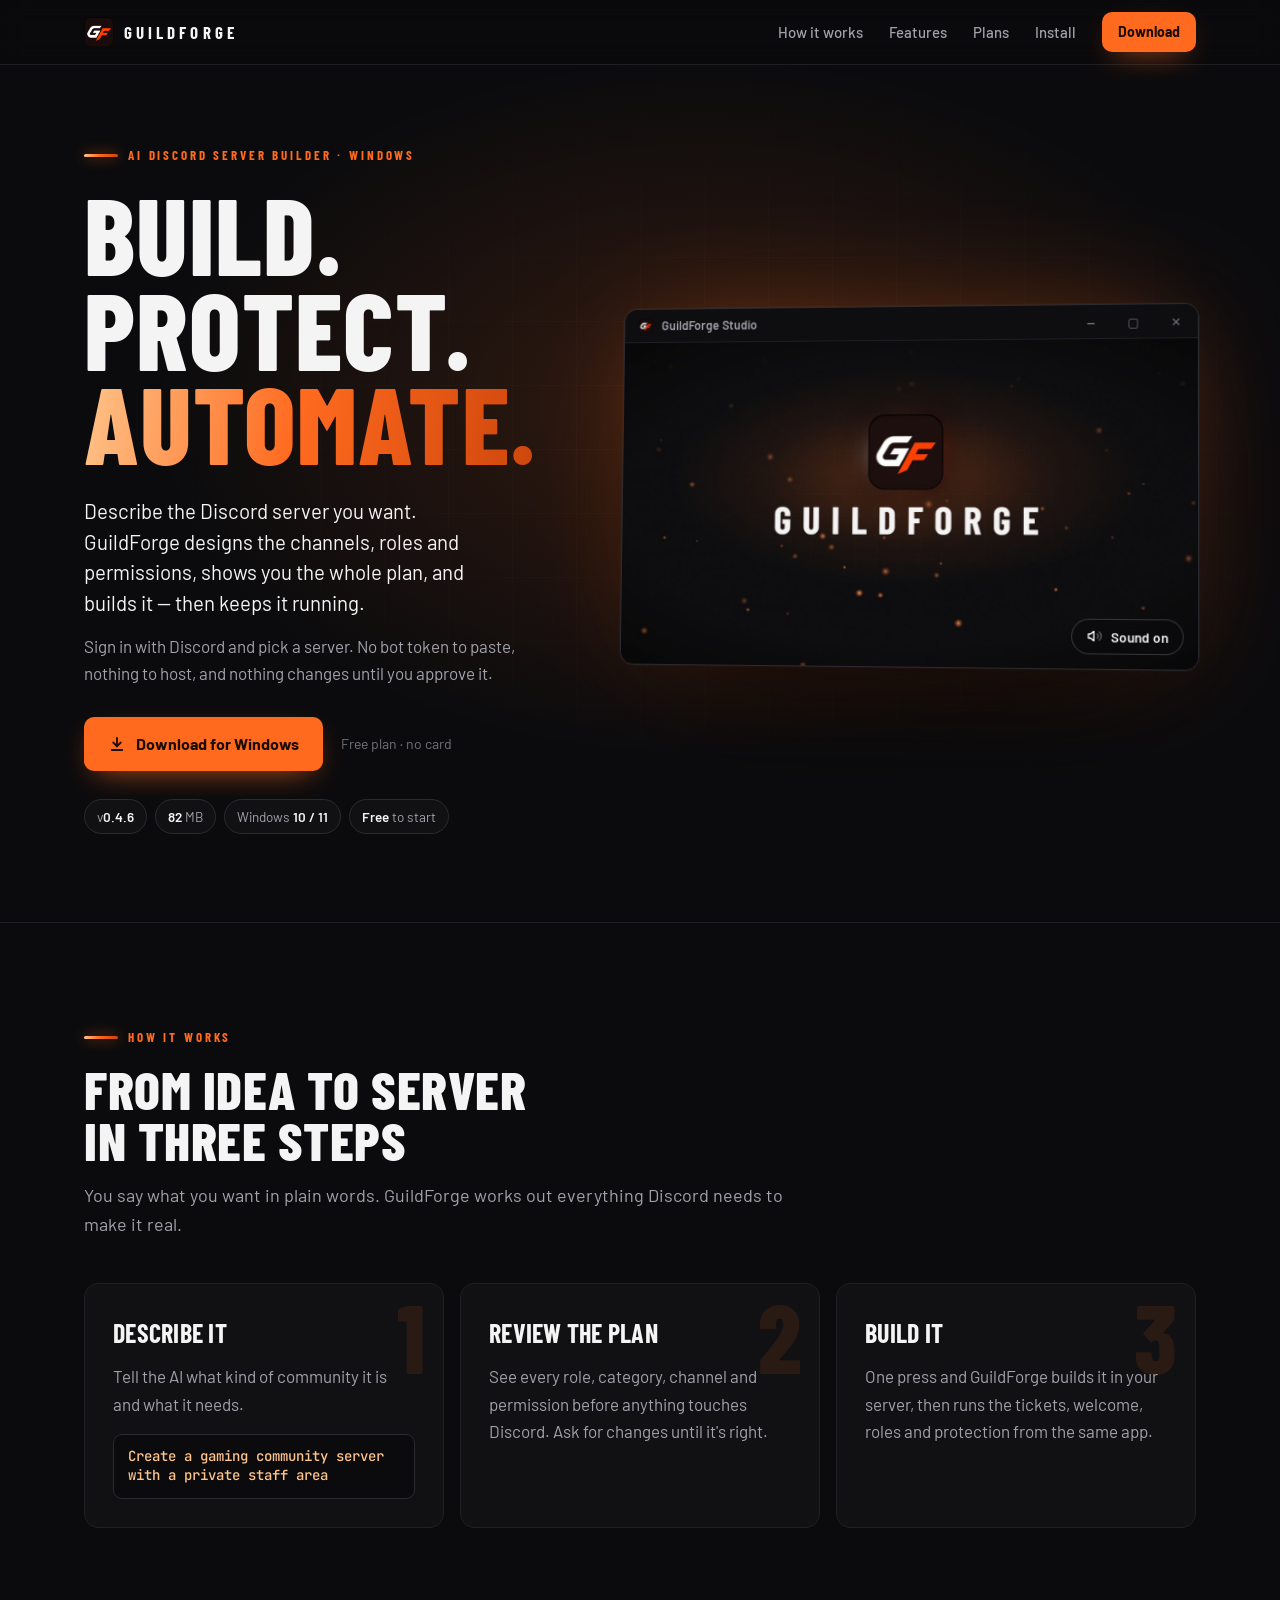
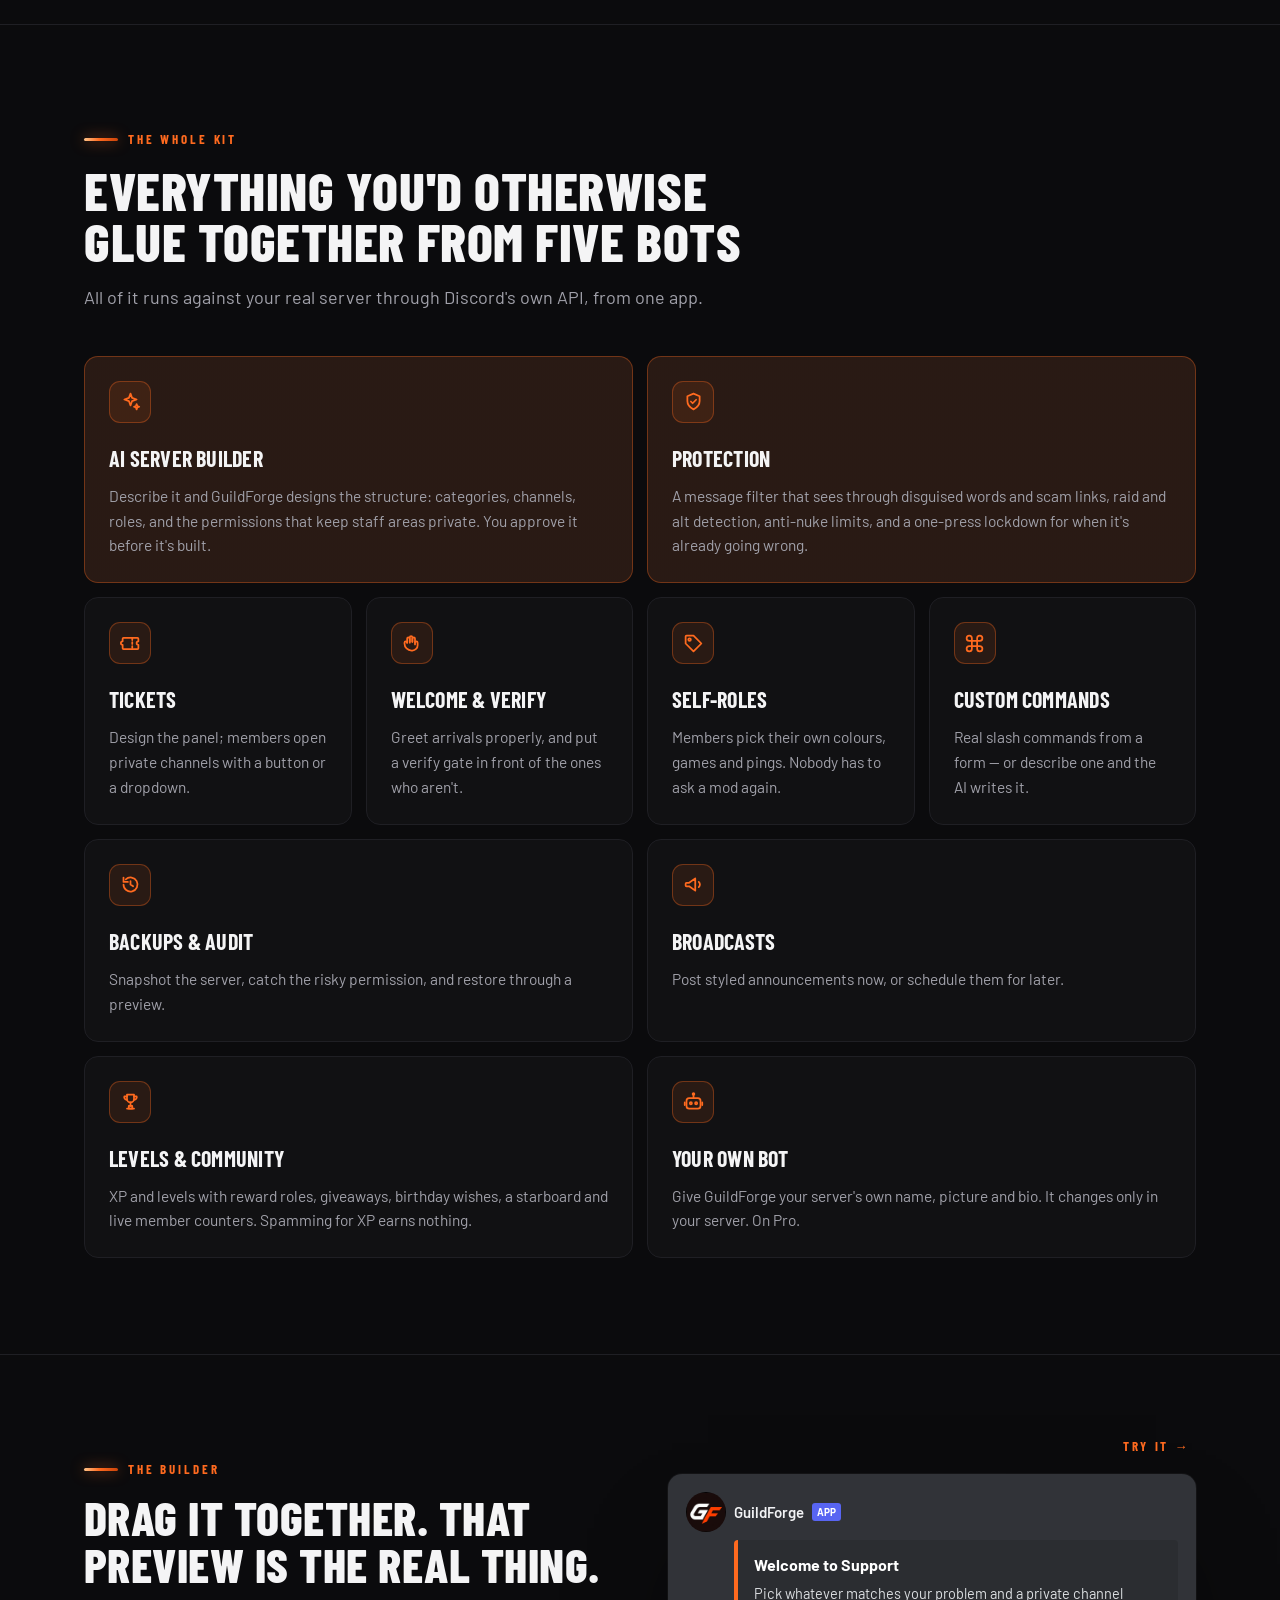
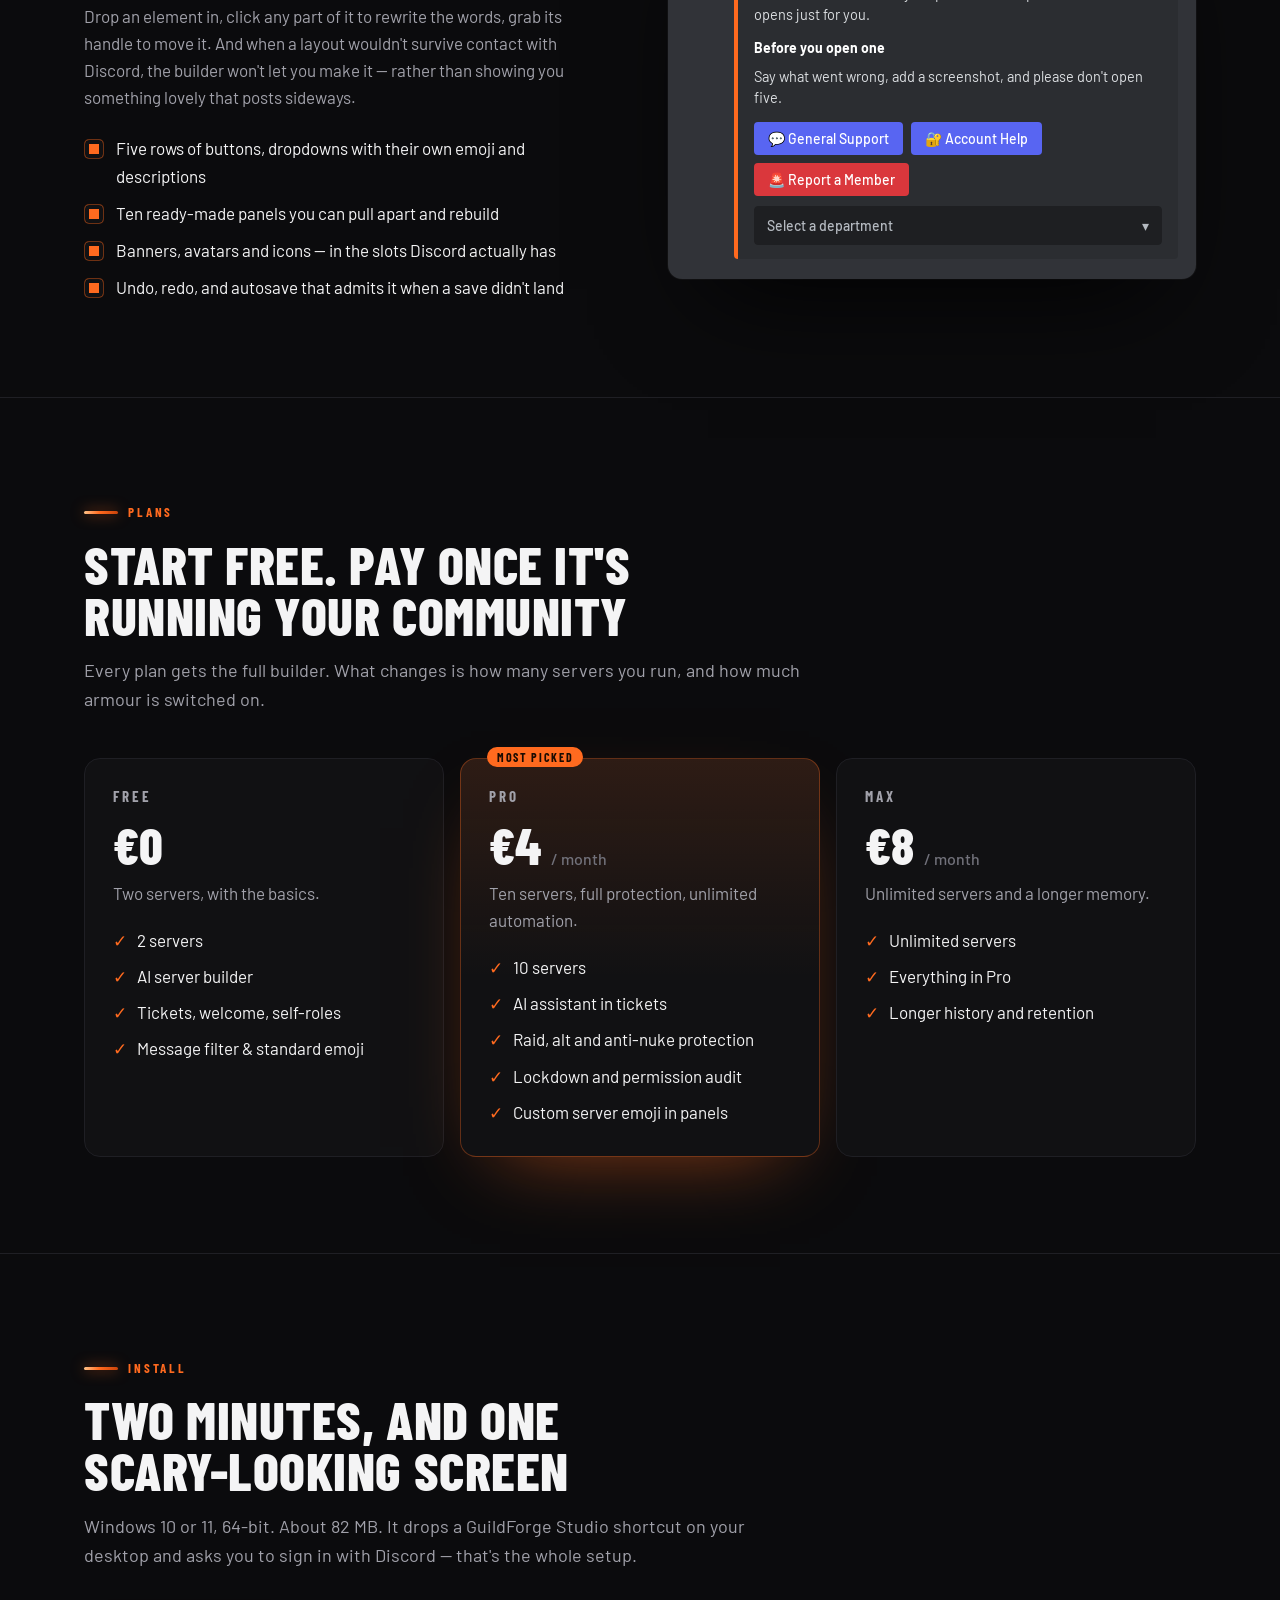
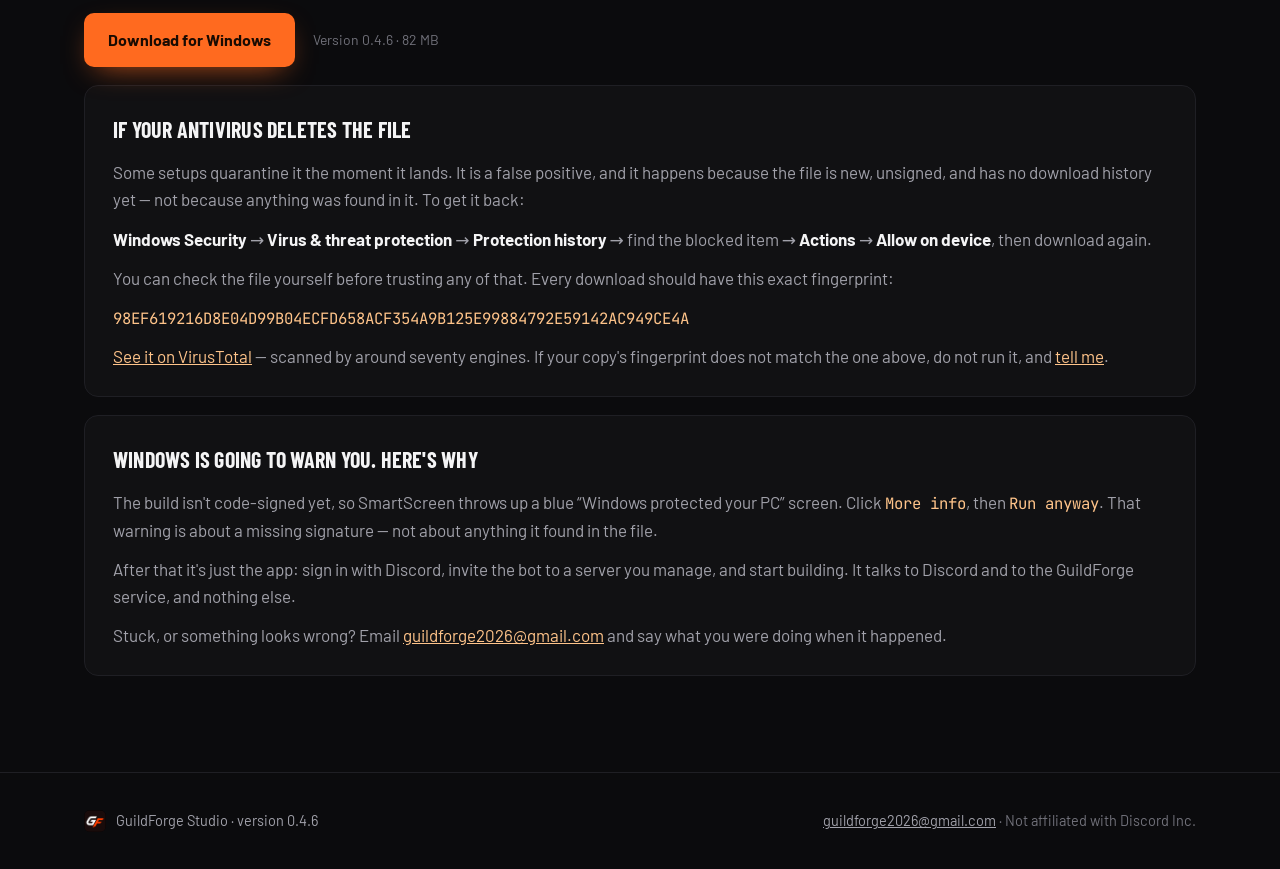
==== index.html @ e7f72877 "GuildForge Studio 0.4.6: download link, version, checksum, and friends' referral links" ====
<!doctype html>
<html lang="en">
<head>
<meta charset="utf-8">
<meta name="viewport" content="width=device-width, initial-scale=1">
<meta name="description" content="GuildForge Studio — describe the Discord server you want and the AI builds it: channels, roles and permissions, then tickets, welcome, protection and automation. Windows app, free plan, no bot token.">
<meta name="theme-color" content="#0b0b0d">
<link rel="icon" type="image/png" href="logo-192.png">
<link rel="apple-touch-icon" href="logo.png">
<meta property="og:title" content="GuildForge — Build. Protect. Automate.">
<meta property="og:description" content="Describe your Discord server. GuildForge builds it, protects it and automates it. Free for Windows.">
<meta property="og:image" content="https://guildforgestudio.github.io/promo-poster.jpg">
<meta property="og:url" content="https://guildforgestudio.github.io/">
<meta property="og:type" content="website">
<meta name="twitter:card" content="summary_large_image">
<title>GuildForge Studio</title>

<link rel="preconnect" href="https://fonts.googleapis.com">
<link rel="preconnect" href="https://fonts.gstatic.com" crossorigin>
<link rel="stylesheet" href="https://fonts.googleapis.com/css2?family=Barlow:wght@400;500;600;700&family=Barlow+Condensed:wght@600;700;800&family=JetBrains+Mono:wght@500&display=swap">

<style>
  /* ---------------------------------------------------------------
     Ember — the same system as the app and the film: deep neutral
     dark, one colour for whatever matters right now, headings in a
     condensed face in capitals. One deliberate look, no light theme:
     the product is dark, and the page should look like it.
     --------------------------------------------------------------- */
  :root {
    color-scheme: dark;
    --bg: #0b0b0d;
    --s1: #111113;
    --s2: #17171a;
    --s3: #1e1e22;
    --s4: #26262b;
    --line: #1f1f24;
    --line-2: #2a2a30;
    --line-3: #34343b;
    --text: #f4f4f5;
    --text-2: #a1a1aa;
    --text-3: #71717a;
    --ember: #ff6a1f;
    --ember-hot: #ffc48a;
    --ember-deep: #c9430a;
    --ember-soft: rgba(255, 106, 31, 0.1);
    --ember-line: rgba(255, 106, 31, 0.34);
    --ok: #86d17c;
    --bad: #f25a5a;
    --flame: linear-gradient(100deg, var(--ember-hot), var(--ember) 45%, var(--ember-deep));

    --display: "Barlow Condensed", "Arial Narrow", "Segoe UI", sans-serif;
    --body: "Barlow", "Segoe UI", system-ui, sans-serif;
    --mono: "JetBrains Mono", Consolas, monospace;
    --out: cubic-bezier(0.16, 1, 0.3, 1);
    --max: 1160px;
  }

  * { box-sizing: border-box; }
  html { background: var(--bg); scroll-behavior: smooth; }
  body { margin: 0; background: var(--bg); color: var(--text); font: 17px/1.6 var(--body); overflow-x: hidden; }
  a { color: var(--ember-hot); }
  img, video { max-width: 100%; display: block; }
  h1, h2, h3 { font-family: var(--display); text-transform: uppercase; margin: 0; text-wrap: balance; letter-spacing: 0.01em; }
  p { margin: 0; }
  :focus-visible { outline: 2px solid var(--ember); outline-offset: 3px; border-radius: 4px; }
  .wrap { max-width: var(--max); margin: 0 auto; padding-inline: 24px; }
  .flame { background: var(--flame); -webkit-background-clip: text; background-clip: text; color: transparent; }

  /* ------------------------------------------------------------ nav -- */
  .masthead { position: sticky; top: 0; z-index: 30; backdrop-filter: blur(12px); -webkit-backdrop-filter: blur(12px);
    background: rgba(11, 11, 13, 0.72); border-bottom: 1px solid var(--line); }
  .masthead .wrap { display: flex; align-items: center; justify-content: space-between; gap: 20px; height: 64px; }
  .mark { display: flex; align-items: center; gap: 10px; font: 700 17px/1 var(--display); letter-spacing: 0.24em; color: var(--text); text-decoration: none; }
  .mark img { width: 30px; height: 30px; border-radius: 8px; }
  nav { display: flex; align-items: center; gap: 26px; }
  nav a { color: var(--text-2); text-decoration: none; font-weight: 500; font-size: 15px; }
  nav a:hover { color: var(--text); }
  nav .btn { padding: 9px 16px; font-size: 14px; }
  @media (max-width: 760px) { nav a:not(.btn) { display: none; } }

  /* --------------------------------------------------------- buttons -- */
  .btn { display: inline-flex; align-items: center; gap: 10px; padding: 14px 24px; border-radius: 10px; background: var(--ember); color: #1a0b02;
    font-weight: 700; font-size: 16px; text-decoration: none; border: 0; cursor: pointer; transition: transform 0.15s, background 0.2s, box-shadow 0.2s;
    box-shadow: 0 10px 30px -12px rgba(255, 106, 31, 0.8); }
  .btn:hover { background: #ff8340; transform: translateY(-1px); box-shadow: 0 14px 36px -12px rgba(255, 106, 31, 0.95); }
  .btn:active { transform: translateY(1px); }
  .btn.ghost { background: transparent; color: var(--text); border: 1px solid var(--line-3); box-shadow: none; }
  .btn.ghost:hover { border-color: var(--ember-line); color: var(--ember-hot); }
  .btn[aria-disabled="true"] { opacity: 0.6; pointer-events: none; }
  .btn-note { color: var(--text-3); font-size: 14px; }
  .ref-note { display: none; margin-top: 18px; padding: 12px 16px; border-radius: 12px; border: 1px solid var(--ember-line); background: var(--ember-soft); color: var(--text); font-size: 15px; max-width: 520px; }
  .ref-note.show { display: block; }
  .ref-note b { font-family: ui-monospace, monospace; letter-spacing: 0.06em; }

  /* ------------------------------------------------------------ hero -- */
  .hero { position: relative; isolation: isolate; padding-block: 72px 88px; overflow: hidden; }
  .hero::before { content: ""; position: absolute; z-index: -2; left: 55%; top: 40%; width: min(1100px, 140%); height: 700px; transform: translate(-50%, -50%);
    background: radial-gradient(closest-side, rgba(255, 106, 31, 0.16), transparent); pointer-events: none; }
  .hero::after { content: ""; position: absolute; inset: 0; z-index: -2; pointer-events: none; opacity: 0.6;
    background-image: linear-gradient(rgba(255,255,255,0.03) 1px, transparent 1px), linear-gradient(90deg, rgba(255,255,255,0.03) 1px, transparent 1px);
    background-size: 64px 64px; mask-image: radial-gradient(ellipse 70% 60% at 60% 45%, #000 20%, transparent 80%); -webkit-mask-image: radial-gradient(ellipse 70% 60% at 60% 45%, #000 20%, transparent 80%); }
  #embers { position: absolute; inset: 0; z-index: -1; width: 100%; height: 100%; pointer-events: none; }
  .hero-grid { display: grid; grid-template-columns: minmax(0, 0.9fr) minmax(0, 1.1fr); gap: 56px; align-items: center; }
  .eyebrow { display: inline-flex; align-items: center; gap: 10px; font: 700 13px/1 var(--display); letter-spacing: 0.22em; text-transform: uppercase; color: var(--ember); }
  .eyebrow::before { content: ""; width: 34px; height: 3px; border-radius: 2px; background: var(--flame); box-shadow: 0 0 14px rgba(255, 106, 31, 0.7); }
  .hero h1 { font-size: clamp(56px, 8.4vw, 112px); line-height: 0.88; margin-top: 22px; font-weight: 800; }
  .hero h1 span { display: block; }
  .thesis { margin-top: 26px; font-size: clamp(18px, 1.6vw, 21px); color: var(--text); max-width: 34ch; line-height: 1.5; }
  .subthesis { margin-top: 14px; color: var(--text-2); max-width: 46ch; }
  .cta-row { display: flex; flex-wrap: wrap; align-items: center; gap: 14px 18px; margin-top: 30px; }
  .chips { display: flex; flex-wrap: wrap; gap: 8px; margin-top: 28px; }
  .chip { padding: 6px 12px; border-radius: 999px; border: 1px solid var(--line-2); background: var(--s1); color: var(--text-2); font-size: 13.5px; }
  .chip b { color: var(--text); font-weight: 600; }

  /* The film, in the app's own window chrome. */
  .window { position: relative; border-radius: 14px; overflow: hidden; background: var(--bg); border: 1px solid var(--line-2);
    box-shadow: 0 60px 140px -50px rgba(0, 0, 0, 0.95), 0 0 0 1px rgba(255, 255, 255, 0.03), 0 0 120px -30px rgba(255, 106, 31, 0.45);
    transform: perspective(2000px) rotateY(-7deg) rotateX(3deg); transition: transform 0.6s var(--out); }
  .window:hover { transform: perspective(2000px) rotateY(-2deg) rotateX(1deg); }
  .titlebar { height: 34px; display: flex; align-items: center; gap: 9px; padding-left: 14px; background: #0e0e11; border-bottom: 1px solid var(--line);
    font: 600 12.5px/1 var(--body); color: var(--text-2); }
  .titlebar img { width: 15px; height: 15px; border-radius: 4px; }
  .titlebar .ctl { margin-left: auto; display: flex; height: 100%; }
  .titlebar .ctl span { width: 42px; display: grid; place-items: center; color: var(--text-3); font-size: 12px; }
  .film { position: relative; aspect-ratio: 16 / 9; background: #000; }
  .film video { width: 100%; height: 100%; object-fit: cover; }
  .sound { position: absolute; right: 14px; bottom: 14px; display: inline-flex; align-items: center; gap: 8px; padding: 8px 14px; border-radius: 999px;
    border: 1px solid rgba(255, 255, 255, 0.18); background: rgba(11, 11, 13, 0.7); color: var(--text); font: 600 13.5px var(--body); cursor: pointer;
    backdrop-filter: blur(8px); -webkit-backdrop-filter: blur(8px); transition: border-color 0.2s, color 0.2s; }
  .sound:hover { border-color: var(--ember-line); color: var(--ember-hot); }
  .sound[aria-pressed="true"] { border-color: var(--ember); color: var(--ember-hot); }

  @media (max-width: 900px) {
    .hero { padding-block: 48px 64px; }
    .hero-grid { grid-template-columns: 1fr; gap: 40px; }
    .window, .window:hover { transform: none; }
  }

  /* -------------------------------------------------------- sections -- */
  section { padding-block: 96px; border-top: 1px solid var(--line); position: relative; }
  .sec-head { max-width: 720px; margin-bottom: 44px; }
  .sec-head h2 { font-size: clamp(34px, 4.6vw, 54px); line-height: 0.95; margin-top: 16px; font-weight: 800; }
  .sec-head p { margin-top: 16px; color: var(--text-2); font-size: 18px; }

  /* How it works: a real sequence, so it is numbered. */
  .steps { display: grid; grid-template-columns: repeat(3, minmax(0, 1fr)); gap: 16px; counter-reset: step; }
  .step { position: relative; padding: 28px; border-radius: 14px; background: var(--s1); border: 1px solid var(--line); counter-increment: step; overflow: hidden; }
  .step::before { content: counter(step); position: absolute; right: 18px; top: 4px; font: 800 96px/1 var(--display); color: rgba(255, 106, 31, 0.1); }
  .step h3 { font-size: 26px; font-weight: 700; }
  .step p { margin-top: 10px; color: var(--text-2); }
  .step code { display: block; margin-top: 16px; padding: 12px 14px; border-radius: 9px; background: var(--bg); border: 1px solid var(--line-2);
    font: 500 14px/1.4 var(--mono); color: var(--ember-hot); }
  @media (max-width: 860px) { .steps { grid-template-columns: 1fr; } }

  .grid { display: grid; grid-template-columns: repeat(4, minmax(0, 1fr)); gap: 14px; }
  .cell { position: relative; padding: 24px; border-radius: 14px; background: var(--s1); border: 1px solid var(--line); overflow: hidden;
    transition: border-color 0.25s, transform 0.3s var(--out); }
  .cell::before { content: ""; position: absolute; inset: 0; opacity: 0; transition: opacity 0.3s; pointer-events: none;
    background: radial-gradient(240px circle at var(--mx, 50%) var(--my, 0%), rgba(255, 106, 31, 0.14), transparent 60%); }
  .cell:hover { border-color: var(--line-3); transform: translateY(-3px); }
  .cell:hover::before { opacity: 1; }
  .cell.lead { grid-column: span 2; border-color: var(--ember-line); background: linear-gradient(var(--ember-soft), var(--ember-soft)), var(--s1); }
  .icon { width: 42px; height: 42px; border-radius: 11px; display: grid; place-items: center; background: var(--ember-soft); border: 1px solid var(--ember-line); color: var(--ember); }
  .icon svg { width: 21px; height: 21px; }
  .cell h3 { margin-top: 18px; font-size: 22px; font-weight: 700; }
  .cell p { margin-top: 8px; color: var(--text-2); font-size: 15.5px; }
  @media (max-width: 980px) { .grid { grid-template-columns: repeat(2, minmax(0, 1fr)); } }
  /* The last two share the final row, so no row is left half empty. */
  .cell.wide { grid-column: span 2; }
  @media (max-width: 560px) { .grid { grid-template-columns: 1fr; } .cell.lead, .cell.wide { grid-column: auto; } }

  /* ----------------------------------------------------- the builder -- */
  .split { display: grid; grid-template-columns: minmax(0, 1fr) minmax(0, 1fr); gap: 56px; align-items: center; }
  .split h2 { font-size: clamp(32px, 4vw, 48px); line-height: 0.96; margin-top: 16px; font-weight: 800; }
  .split > div > p { margin-top: 16px; color: var(--text-2); }
  .checks { list-style: none; padding: 0; margin: 24px 0 0; display: grid; gap: 10px; }
  .checks li { display: flex; gap: 12px; color: var(--text); }
  .checks li::before { content: ""; flex: none; width: 18px; height: 18px; margin-top: 4px; border-radius: 5px; background: var(--ember-soft);
    border: 1px solid var(--ember-line); box-shadow: inset 0 0 0 4px var(--s1), inset 0 0 0 10px var(--ember); }
  @media (max-width: 900px) { .split { grid-template-columns: 1fr; } }

  /* The ticket panel toy, drawn the way Discord draws it. */
  .demo { position: relative; }
  .demo-label { position: absolute; top: -34px; right: 6px; font: 700 13px/1 var(--display); letter-spacing: 0.2em; text-transform: uppercase; color: var(--ember); }
  .panel { background: #313338; border-radius: 14px; padding: 18px 18px 20px; color: #dbdee1; font-size: 15px;
    box-shadow: 0 50px 100px -40px rgba(0, 0, 0, 0.9), 0 0 0 1px rgba(255, 255, 255, 0.04); }
  .p-row { display: flex; align-items: center; gap: 8px; margin-bottom: 8px; }
  .p-avatar { width: 40px; height: 40px; border-radius: 50%; background: url("logo-192.png") center / cover; flex: none; }
  .p-name { font-weight: 600; color: #f2f3f5; }
  .p-tag { background: #5865f2; color: #fff; font-size: 10px; font-weight: 700; padding: 1px 5px; border-radius: 3px; }
  .p-embed { margin-left: 48px; border-left: 4px solid var(--ember); background: #2b2d31; border-radius: 4px; padding: 12px 16px 14px; }
  .p-title { font-weight: 700; color: #fff; font-size: 16px; }
  .p-body { margin-top: 6px; color: #dbdee1; font-size: 14.5px; line-height: 1.45; }
  .p-field { margin-top: 12px; font-weight: 700; color: #fff; font-size: 14px; }
  .p-buttons { display: flex; flex-wrap: wrap; gap: 8px; margin-top: 14px; }
  .p-btn { padding: 8px 14px; border-radius: 4px; border: 0; background: #5865f2; color: #fff; font: 500 14px var(--body); cursor: pointer; transition: filter 0.15s; }
  .p-btn:hover:not(:disabled) { filter: brightness(1.12); }
  .p-btn.danger { background: #da373c; }
  .p-btn.ghost { background: #4e5058; }
  .p-btn:disabled { cursor: default; }
  .p-select { position: relative; margin-top: 10px; }
  .p-select-box { width: 100%; display: flex; justify-content: space-between; align-items: center; padding: 10px 12px; border-radius: 4px;
    border: 1px solid #1e1f22; background: #1e1f22; color: #b5bac1; font: 500 14px var(--body); cursor: pointer; }
  .p-options { display: none; margin-top: 4px; border-radius: 4px; background: #2b2d31; border: 1px solid #1e1f22; overflow: hidden; }
  .p-select.open .p-options { display: block; }
  .p-option { width: 100%; display: flex; gap: 12px; align-items: center; padding: 9px 12px; border: 0; background: none; color: #dbdee1; text-align: left; cursor: pointer; font: 14px var(--body); }
  .p-option:hover { background: #35373c; }
  .p-option small { display: block; color: #949ba4; font-size: 12.5px; }
  .opened { display: none; }
  .demo.is-open .closed { display: none; }
  .demo.is-open .opened { display: block; animation: pop 0.35s var(--out); }
  .channel { display: inline-flex; gap: 6px; padding: 6px 10px; border-radius: 6px; background: #404249; color: #f2f3f5; font-weight: 600; }
  .channel span:first-child { color: #949ba4; }
  .opened-note { margin-top: 10px; color: #dbdee1; font-size: 14.5px; }
  @keyframes pop { from { opacity: 0; transform: translateY(8px) scale(0.98); } to { opacity: 1; transform: none; } }

  /* ----------------------------------------------------------- plans -- */
  .plans { display: grid; grid-template-columns: repeat(3, minmax(0, 1fr)); gap: 16px; align-items: stretch; }
  .plan { position: relative; padding: 30px 28px; border-radius: 16px; background: var(--s1); border: 1px solid var(--line); }
  .plan.is-featured { border-color: var(--ember-line); background: linear-gradient(180deg, rgba(255, 106, 31, 0.12), transparent 55%), var(--s1);
    box-shadow: 0 30px 80px -40px rgba(255, 106, 31, 0.6); }
  .plan-flag { position: absolute; top: -12px; left: 26px; padding: 4px 10px; border-radius: 999px; background: var(--ember); color: #1a0b02;
    font: 700 12px/1 var(--display); letter-spacing: 0.14em; text-transform: uppercase; }
  .plan-name { font: 700 15px/1 var(--display); letter-spacing: 0.2em; text-transform: uppercase; color: var(--text-2); }
  .plan-price { margin-top: 14px; font: 800 52px/1 var(--display); }
  .plan-price span { font: 500 16px var(--body); color: var(--text-3); }
  .plan-line { margin-top: 10px; color: var(--text-2); }
  .plan ul { list-style: none; padding: 0; margin: 20px 0 0; display: grid; gap: 9px; }
  .plan li { display: flex; gap: 10px; }
  .plan li::before { content: "✓"; color: var(--ember); font-weight: 700; }
  @media (max-width: 860px) { .plans { grid-template-columns: 1fr; } }

  /* --------------------------------------------------------- install -- */
  .notes { margin-top: 18px; padding: 26px 28px; border-radius: 14px; background: var(--s1); border: 1px solid var(--line); }
  .notes h3 { font-size: 22px; font-weight: 700; }
  .notes p { margin-top: 12px; color: var(--text-2); }
  .notes strong { color: var(--text); }
  code { font-family: var(--mono); font-size: 0.92em; color: var(--ember-hot); }

  footer { border-top: 1px solid var(--line); padding-block: 36px; color: var(--text-3); font-size: 14.5px; }
  .foot { display: flex; flex-wrap: wrap; gap: 14px 24px; justify-content: space-between; align-items: center; }
  .foot-mark { display: inline-flex; align-items: center; gap: 10px; color: var(--text-2); }
  .foot-mark img { width: 22px; height: 22px; border-radius: 6px; }
  .foot a { color: var(--text-2); }

  /* --------------------------------------------------------- reveals -- */
  .anim .reveal { opacity: 0; transform: translateY(18px); transition: opacity 0.7s var(--out), transform 0.7s var(--out); }
  .anim .reveal.is-in { opacity: 1; transform: none; }
  .hero .rise { animation: rise 0.9s var(--out) both; }
  .hero .rise:nth-child(2) { animation-delay: 0.08s; }
  .hero .rise:nth-child(3) { animation-delay: 0.16s; }
  @keyframes rise { from { opacity: 0; transform: translateY(0.3em); filter: blur(6px); } to { opacity: 1; transform: none; filter: none; } }

  @media (prefers-reduced-motion: reduce) {
    *, *::before, *::after { animation: none !important; transition: none !important; }
    .anim .reveal { opacity: 1; transform: none; }
    #embers { display: none; }
  }
</style>
</head>
<body>

<svg width="0" height="0" style="position:absolute" aria-hidden="true">
  <defs>
    <symbol id="i-ai" viewBox="0 0 24 24" fill="none" stroke="currentColor" stroke-width="2" stroke-linecap="round" stroke-linejoin="round"><path d="M12 3l1.8 4.9L19 9.7l-5.2 1.8L12 16.5l-1.8-5L5 9.7l5.2-1.8z"/><path d="M19 15l.8 2.2L22 18l-2.2.8L19 21l-.8-2.2L16 18l2.2-.8z"/></symbol>
    <symbol id="i-shield" viewBox="0 0 24 24" fill="none" stroke="currentColor" stroke-width="2" stroke-linecap="round" stroke-linejoin="round"><path d="M12 3l7 3v5.5c0 4.3-3 7.6-7 9.5-4-1.9-7-5.2-7-9.5V6z"/><path d="M9 12l2 2 4-4"/></symbol>
    <symbol id="i-ticket" viewBox="0 0 24 24" fill="none" stroke="currentColor" stroke-width="2" stroke-linecap="round" stroke-linejoin="round"><path d="M3 8a2 2 0 0 0 0 4v4a1 1 0 0 0 1 1h16a1 1 0 0 0 1-1v-4a2 2 0 0 1 0-4V5a1 1 0 0 0-1-1H4a1 1 0 0 0-1 1z" transform="translate(0 1.5)"/><path d="M14 6v11" stroke-dasharray="2 2.5"/></symbol>
    <symbol id="i-wave" viewBox="0 0 24 24" fill="none" stroke="currentColor" stroke-width="2" stroke-linecap="round" stroke-linejoin="round"><path d="M7 11V6.5a1.5 1.5 0 0 1 3 0V11"/><path d="M10 10V5a1.5 1.5 0 0 1 3 0v5"/><path d="M13 10V6.5a1.5 1.5 0 0 1 3 0V13"/><path d="M7 11a1.5 1.5 0 0 0-3 0v1a8 8 0 0 0 8 8h1a6 6 0 0 0 6-6v-3a1.5 1.5 0 0 0-3 0"/></symbol>
    <symbol id="i-tags" viewBox="0 0 24 24" fill="none" stroke="currentColor" stroke-width="2" stroke-linecap="round" stroke-linejoin="round"><path d="M3 12V4a1 1 0 0 1 1-1h8l9 9-9 9z"/><circle cx="7.5" cy="7.5" r="1.5"/></symbol>
    <symbol id="i-command" viewBox="0 0 24 24" fill="none" stroke="currentColor" stroke-width="2" stroke-linecap="round" stroke-linejoin="round"><path d="M9 6a3 3 0 1 0-3 3h12a3 3 0 1 0-3-3v12a3 3 0 1 0 3-3H6a3 3 0 1 0 3 3z"/></symbol>
    <symbol id="i-backup" viewBox="0 0 24 24" fill="none" stroke="currentColor" stroke-width="2" stroke-linecap="round" stroke-linejoin="round"><path d="M4 12a8 8 0 1 0 2.6-5.9"/><path d="M4 4v5h5"/><path d="M12 8v4l3 2"/></symbol>
    <symbol id="i-trophy" viewBox="0 0 24 24" fill="none" stroke="currentColor" stroke-width="2" stroke-linecap="round" stroke-linejoin="round"><path d="M8 4h8v5a4 4 0 0 1-8 0z"/><path d="M8 6H5a3 3 0 0 0 3 4"/><path d="M16 6h3a3 3 0 0 1-3 4"/><path d="M12 13v4"/><path d="M8 20h8"/><path d="M10 17h4v3h-4z"/></symbol>
    <symbol id="i-bot" viewBox="0 0 24 24" fill="none" stroke="currentColor" stroke-width="2" stroke-linecap="round" stroke-linejoin="round"><rect x="4" y="8" width="16" height="12" rx="3"/><path d="M12 4v4"/><circle cx="12" cy="3.5" r="1"/><circle cx="9" cy="14" r="1.2"/><circle cx="15" cy="14" r="1.2"/><path d="M2 13v3M22 13v3"/></symbol>
    <symbol id="i-megaphone" viewBox="0 0 24 24" fill="none" stroke="currentColor" stroke-width="2" stroke-linecap="round" stroke-linejoin="round"><path d="M3 11v2a1 1 0 0 0 1 1h3l7 5V5L7 10H4a1 1 0 0 0-1 1z"/><path d="M18 9a4 4 0 0 1 0 6"/></symbol>
  </defs>
</svg>

<header class="masthead">
  <div class="wrap">
    <a class="mark" href="#top"><img src="logo-192.png" alt="" width="30" height="30"> GUILDFORGE</a>
    <nav>
      <a href="#how">How it works</a>
      <a href="#features">Features</a>
      <a href="#plans">Plans</a>
      <a href="#install">Install</a>
      <a class="btn" href="#install">Download</a>
    </nav>
  </div>
</header>

<div class="hero" id="top">
  <canvas id="embers" aria-hidden="true"></canvas>
  <div class="wrap hero-grid">
    <div>
      <p class="eyebrow">AI Discord server builder · Windows</p>
      <h1><span class="rise">Build.</span><span class="rise">Protect.</span><span class="rise flame">Automate.</span></h1>
      <p class="thesis">Describe the Discord server you want. GuildForge designs the channels, roles and permissions, shows you the whole plan, and builds it — then keeps it running.</p>
      <p class="subthesis">Sign in with Discord and pick a server. No bot token to paste, nothing to host, and nothing changes until you approve it.</p>
      <div class="cta-row">
        <a class="btn" id="download" href="#install">
          <svg width="18" height="18" viewBox="0 0 24 24" fill="none" stroke="currentColor" stroke-width="2.4" stroke-linecap="round" stroke-linejoin="round" aria-hidden="true"><path d="M12 4v11"/><path d="M7 10l5 5 5-5"/><path d="M5 20h14"/></svg>
          Download for Windows
        </a>
        <span class="btn-note" id="download-note">Free plan · no card</span>
      </div>
      <p class="ref-note" id="ref-note" role="status"></p>
      <div class="chips">
        <span class="chip">v<b>0.4.6</b></span>
        <span class="chip"><b>82</b> MB</span>
        <span class="chip">Windows <b>10 / 11</b></span>
        <span class="chip"><b>Free</b> to start</span>
      </div>
    </div>

    <div class="window" aria-label="GuildForge in 15 seconds">
      <div class="titlebar">
        <img src="logo-192.png" alt="">GuildForge Studio
        <div class="ctl" aria-hidden="true"><span>—</span><span>▢</span><span>✕</span></div>
      </div>
      <div class="film">
        <video id="film" src="promo.mp4" poster="promo-poster.jpg" autoplay muted loop playsinline preload="metadata"></video>
        <button class="sound" id="sound" type="button" aria-pressed="false">
          <svg width="16" height="16" viewBox="0 0 24 24" fill="none" stroke="currentColor" stroke-width="2" stroke-linecap="round" stroke-linejoin="round" aria-hidden="true"><path d="M11 5L6 9H3v6h3l5 4z"/><path id="sound-wave" d="M16 9a4 4 0 0 1 0 6M19 6a8 8 0 0 1 0 12" opacity="0.35"/></svg>
          <span id="sound-label">Sound on</span>
        </button>
      </div>
    </div>
  </div>
</div>

<section id="how">
  <div class="wrap">
    <div class="sec-head reveal">
      <span class="eyebrow">How it works</span>
      <h2>From idea to server in three steps</h2>
      <p>You say what you want in plain words. GuildForge works out everything Discord needs to make it real.</p>
    </div>
    <div class="steps">
      <div class="step reveal">
        <h3>Describe it</h3>
        <p>Tell the AI what kind of community it is and what it needs.</p>
        <code>Create a gaming community server with a private staff area</code>
      </div>
      <div class="step reveal">
        <h3>Review the plan</h3>
        <p>See every role, category, channel and permission before anything touches Discord. Ask for changes until it's right.</p>
      </div>
      <div class="step reveal">
        <h3>Build it</h3>
        <p>One press and GuildForge builds it in your server, then runs the tickets, welcome, roles and protection from the same app.</p>
      </div>
    </div>
  </div>
</section>

<section id="features">
  <div class="wrap">
    <div class="sec-head reveal">
      <span class="eyebrow">The whole kit</span>
      <h2>Everything you'd otherwise glue together from five bots</h2>
      <p>All of it runs against your real server through Discord's own API, from one app.</p>
    </div>

    <div class="grid">
      <div class="cell lead reveal">
        <span class="icon"><svg><use href="#i-ai"/></svg></span>
        <h3>AI server builder</h3>
        <p>Describe it and GuildForge designs the structure: categories, channels, roles, and the permissions that keep staff areas private. You approve it before it's built.</p>
      </div>
      <div class="cell lead reveal">
        <span class="icon"><svg><use href="#i-shield"/></svg></span>
        <h3>Protection</h3>
        <p>A message filter that sees through disguised words and scam links, raid and alt detection, anti-nuke limits, and a one-press lockdown for when it's already going wrong.</p>
      </div>
      <div class="cell reveal">
        <span class="icon"><svg><use href="#i-ticket"/></svg></span>
        <h3>Tickets</h3>
        <p>Design the panel; members open private channels with a button or a dropdown.</p>
      </div>
      <div class="cell reveal">
        <span class="icon"><svg><use href="#i-wave"/></svg></span>
        <h3>Welcome &amp; verify</h3>
        <p>Greet arrivals properly, and put a verify gate in front of the ones who aren't.</p>
      </div>
      <div class="cell reveal">
        <span class="icon"><svg><use href="#i-tags"/></svg></span>
        <h3>Self-roles</h3>
        <p>Members pick their own colours, games and pings. Nobody has to ask a mod again.</p>
      </div>
      <div class="cell reveal">
        <span class="icon"><svg><use href="#i-command"/></svg></span>
        <h3>Custom commands</h3>
        <p>Real slash commands from a form — or describe one and the AI writes it.</p>
      </div>
      <div class="cell wide reveal">
        <span class="icon"><svg><use href="#i-backup"/></svg></span>
        <h3>Backups &amp; audit</h3>
        <p>Snapshot the server, catch the risky permission, and restore through a preview.</p>
      </div>
      <div class="cell wide reveal">
        <span class="icon"><svg><use href="#i-megaphone"/></svg></span>
        <h3>Broadcasts</h3>
        <p>Post styled announcements now, or schedule them for later.</p>
      </div>
      <div class="cell wide reveal">
        <span class="icon"><svg><use href="#i-trophy"/></svg></span>
        <h3>Levels &amp; community</h3>
        <p>XP and levels with reward roles, giveaways, birthday wishes, a starboard and live member counters. Spamming for XP earns nothing.</p>
      </div>
      <div class="cell wide reveal">
        <span class="icon"><svg><use href="#i-bot"/></svg></span>
        <h3>Your own bot</h3>
        <p>Give GuildForge your server's own name, picture and bio. It changes only in your server. On Pro.</p>
      </div>
    </div>
  </div>
</section>

<section id="builder">
  <div class="wrap split">
    <div class="reveal">
      <span class="eyebrow">The builder</span>
      <h2>Drag it together. That preview is the real thing.</h2>
      <p>
        Drop an element in, click any part of it to rewrite the words, grab its handle to move it.
        And when a layout wouldn't survive contact with Discord, the builder won't let you make it —
        rather than showing you something lovely that posts sideways.
      </p>
      <ul class="checks">
        <li>Five rows of buttons, dropdowns with their own emoji and descriptions</li>
        <li>Ten ready-made panels you can pull apart and rebuild</li>
        <li>Banners, avatars and icons — in the slots Discord actually has</li>
        <li>Undo, redo, and autosave that admits it when a save didn't land</li>
      </ul>
    </div>

    <div class="demo reveal" id="demo">
      <span class="demo-label">Try it →</span>
      <div class="panel">
        <div class="p-row">
          <div class="p-avatar" aria-hidden="true"></div>
          <span class="p-name">GuildForge</span>
          <span class="p-tag">APP</span>
        </div>

        <div class="p-embed closed">
          <div class="p-title">Welcome to Support</div>
          <p class="p-body">Pick whatever matches your problem and a private channel opens just for you.</p>
          <div class="p-field">Before you open one</div>
          <p class="p-body">Say what went wrong, add a screenshot, and please don't open five.</p>
          <div class="p-buttons">
            <button class="p-btn" type="button" data-ticket="general">💬 General Support</button>
            <button class="p-btn" type="button" data-ticket="account">🔐 Account Help</button>
            <button class="p-btn danger" type="button" data-ticket="report">🚨 Report a Member</button>
          </div>
          <div class="p-select" id="select">
            <button class="p-select-box" type="button" id="select-toggle" aria-expanded="false">
              <span>Select a department</span><span class="caret" aria-hidden="true">▾</span>
            </button>
            <div class="p-options" id="select-options">
              <button class="p-option" type="button" data-ticket="billing"><span>🧾</span><span><b>Billing</b><small>Payments, invoices and renewals</small></span></button>
              <button class="p-option" type="button" data-ticket="bug"><span>🐛</span><span><b>Report a bug</b><small>Something is broken</small></span></button>
              <button class="p-option" type="button" data-ticket="partner"><span>🤝</span><span><b>Partnership</b><small>Collabs and sponsorships</small></span></button>
            </div>
          </div>
        </div>

        <div class="p-embed opened">
          <div class="channel"><span aria-hidden="true">#</span><span id="channel-name">ticket-0042</span></div>
          <p class="opened-note" id="opened-note">A private channel just opened. Only you and the staff team can see it.</p>
          <div class="p-buttons">
            <button class="p-btn ghost" type="button" id="close-ticket">Close ticket</button>
          </div>
        </div>
      </div>
    </div>
  </div>
</section>

<section id="plans">
  <div class="wrap">
    <div class="sec-head reveal">
      <span class="eyebrow">Plans</span>
      <h2>Start free. Pay once it's running your community</h2>
      <p>Every plan gets the full builder. What changes is how many servers you run, and how much armour is switched on.</p>
    </div>
    <div class="plans">
      <div class="plan reveal">
        <div class="plan-name">Free</div>
        <div class="plan-price">€0</div>
        <p class="plan-line">Two servers, with the basics.</p>
        <ul>
          <li>2 servers</li>
          <li>AI server builder</li>
          <li>Tickets, welcome, self-roles</li>
          <li>Message filter &amp; standard emoji</li>
        </ul>
      </div>
      <div class="plan is-featured reveal">
        <span class="plan-flag">Most picked</span>
        <div class="plan-name">Pro</div>
        <div class="plan-price">€4 <span>/ month</span></div>
        <p class="plan-line">Ten servers, full protection, unlimited automation.</p>
        <ul>
          <li>10 servers</li>
          <li>AI assistant in tickets</li>
          <li>Raid, alt and anti-nuke protection</li>
          <li>Lockdown and permission audit</li>
          <li>Custom server emoji in panels</li>
        </ul>
      </div>
      <div class="plan reveal">
        <div class="plan-name">Max</div>
        <div class="plan-price">€8 <span>/ month</span></div>
        <p class="plan-line">Unlimited servers and a longer memory.</p>
        <ul>
          <li>Unlimited servers</li>
          <li>Everything in Pro</li>
          <li>Longer history and retention</li>
        </ul>
      </div>
    </div>
  </div>
</section>

<section id="install">
  <div class="wrap">
    <div class="sec-head reveal">
      <span class="eyebrow">Install</span>
      <h2>Two minutes, and one scary-looking screen</h2>
      <p>Windows 10 or 11, 64-bit. About 82 MB. It drops a GuildForge Studio shortcut on your desktop and asks you to sign in with Discord — that's the whole setup.</p>
    </div>

    <div class="cta-row reveal">
      <a class="btn" id="download-2" href="#install">Download for Windows</a>
      <span class="btn-note">Version 0.4.6 · 82 MB</span>
    </div>

    <div class="notes reveal">
      <h3>If your antivirus deletes the file</h3>
      <p>
        Some setups quarantine it the moment it lands. It is a false positive, and it happens
        because the file is new, unsigned, and has no download history yet — not because anything
        was found in it. To get it back:
      </p>
      <p>
        <strong>Windows Security</strong> → <strong>Virus &amp; threat protection</strong> →
        <strong>Protection history</strong> → find the blocked item →
        <strong>Actions</strong> → <strong>Allow on device</strong>, then download again.
      </p>
      <p>You can check the file yourself before trusting any of that. Every download should have this exact fingerprint:</p>
      <p><code style="word-break: break-all;">98EF619216D8E04D99B04ECFD658ACF354A9B125E99884792E59142AC949CE4A</code></p>
      <p>
        <a href="https://www.virustotal.com/gui/file/8f6e2f597b3d852c897175624763306ec0b785c6b6d9cad106ac7120aab468bf">See it on VirusTotal</a>
        — scanned by around seventy engines. If your copy's fingerprint does not match the one above, do not run it, and
        <a href="mailto:guildforge2026@gmail.com">tell me</a>.
      </p>
    </div>

    <div class="notes reveal">
      <h3>Windows is going to warn you. Here's why</h3>
      <p>
        The build isn't code-signed yet, so SmartScreen throws up a blue “Windows protected your PC”
        screen. Click <code>More info</code>, then <code>Run anyway</code>. That warning is about a
        missing signature — not about anything it found in the file.
      </p>
      <p>
        After that it's just the app: sign in with Discord, invite the bot to a server you manage,
        and start building. It talks to Discord and to the GuildForge service, and nothing else.
      </p>
      <p>
        Stuck, or something looks wrong? Email
        <a href="mailto:guildforge2026@gmail.com">guildforge2026@gmail.com</a>
        and say what you were doing when it happened.
      </p>
    </div>
  </div>
</section>

<footer>
  <div class="wrap foot">
    <span class="foot-mark"><img src="logo-192.png" alt=""> GuildForge Studio · version 0.4.6</span>
    <span>
      <a href="mailto:guildforge2026@gmail.com">guildforge2026@gmail.com</a>
      <span aria-hidden="true"> · </span>
      Not affiliated with Discord Inc.
    </span>
  </div>
</footer>

<script>
  /*
   * One place to point the buttons at the installer.
   *
   * Until it is set, they say so rather than pretending to work — a download
   * button that goes nowhere costs more trust than an absent one.
   */
  var DOWNLOAD_URL =
    "https://github.com/guildforgestudio/guildforgestudio.github.io/releases/download/v0.4.6/GuildForge-Studio-Setup-0.4.6.exe";

  (function () {
    var buttons = [document.getElementById("download"), document.getElementById("download-2")];
    var note = document.getElementById("download-note");

    buttons.forEach(function (button) {
      if (!button) return;
      if (DOWNLOAD_URL) {
        button.href = DOWNLOAD_URL;
        button.removeAttribute("aria-disabled");
      } else {
        button.textContent = "Download link not set yet";
        button.setAttribute("aria-disabled", "true");
        button.setAttribute("href", "#install");
      }
    });

    if (note && !DOWNLOAD_URL) note.textContent = "Set DOWNLOAD_URL in the page source";
  })();

  /*
   * A friend's referral link: ?ref=CODE.
   *
   * A link cannot follow someone through a download and an installer, so the
   * code travels on the clipboard instead: pressing Download copies it as
   * GF-REF-CODE, and on its first launch the app finds it there and offers it.
   * The code is also shown, so it can be typed in by hand if the copy fails.
   */
  (function () {
    var match = /^[A-Za-z0-9]{3,16}$/.exec(new URLSearchParams(window.location.search).get("ref") || "");
    if (!match) return;
    var code = match[0].toUpperCase();
    var note = document.getElementById("ref-note");
    if (note) {
      note.textContent = "";
      note.appendChild(document.createTextNode("🎉 Your friend sent you GuildForge. Their code "));
      var b = document.createElement("b");
      b.textContent = code;
      note.appendChild(b);
      note.appendChild(document.createTextNode(" gives you a discount on Pro. Download, sign in, and the app offers it to you — or enter it yourself on the Plans page."));
      note.className = "ref-note show";
    }
    [document.getElementById("download"), document.getElementById("download-2")].forEach(function (button) {
      if (!button) return;
      button.addEventListener("click", function () {
        // Inside the click, which is what lets a page write to the clipboard. Never in the way of the download itself.
        try {
          if (navigator.clipboard && navigator.clipboard.writeText) navigator.clipboard.writeText("GF-REF-" + code).catch(function () {});
        } catch (e) {}
      });
    });
  })();

  /*
   * The film. It plays muted, as browsers require; one press turns the sound on
   * and starts it from the top, because the sound design is cut to the picture.
   */
  (function () {
    var video = document.getElementById("film");
    var button = document.getElementById("sound");
    var label = document.getElementById("sound-label");
    var wave = document.getElementById("sound-wave");
    if (!video || !button) return;

    if (window.matchMedia("(prefers-reduced-motion: reduce)").matches) {
      video.removeAttribute("autoplay");
      video.pause();
    }

    button.addEventListener("click", function () {
      var on = video.muted;
      video.muted = !on;
      if (on) {
        video.currentTime = 0;
        var play = video.play();
        if (play && play.catch) play.catch(function () {});
      }
      button.setAttribute("aria-pressed", on ? "true" : "false");
      label.textContent = on ? "Sound off" : "Sound on";
      wave.setAttribute("opacity", on ? "1" : "0.35");
    });
  })();

  /*
   * The panel in the builder section is a real toy.
   *
   * Pressing a ticket button here does what pressing one in Discord does: a
   * private channel opens. It demonstrates the product better than a picture
   * of the product.
   */
  (function () {
    var demo = document.getElementById("demo");
    var select = document.getElementById("select");
    var toggle = document.getElementById("select-toggle");
    var channel = document.getElementById("channel-name");
    var openedNote = document.getElementById("opened-note");
    var close = document.getElementById("close-ticket");
    if (!demo) return;

    var NAMES = {
      general: ["help", "Ask away — someone will pick this up shortly."],
      account: ["account", "Tell us which account and what you cannot get into."],
      report: ["report", "Only the staff team can see this one. Bring links or screenshots."],
      billing: ["billing", "Have your order number handy and we will sort it."],
      bug: ["bug", "What broke, and what were you doing when it did?"],
      partner: ["partner", "Tell us about your community and what you are proposing."]
    };

    var counter = 41;

    function openTicket(kind) {
      var entry = NAMES[kind] || NAMES.general;
      counter += 1;
      channel.textContent = entry[0] + "-" + String(counter).padStart(4, "0");
      openedNote.textContent = entry[1];
      demo.classList.add("is-open");
      if (select) select.classList.remove("open");
      if (toggle) toggle.setAttribute("aria-expanded", "false");
    }

    demo.addEventListener("click", function (event) {
      var trigger = event.target.closest("[data-ticket]");
      if (trigger) {
        openTicket(trigger.getAttribute("data-ticket"));
        return;
      }
      if (toggle && event.target.closest("#select-toggle")) {
        var open = select.classList.toggle("open");
        toggle.setAttribute("aria-expanded", open ? "true" : "false");
      }
    });

    if (close) {
      close.addEventListener("click", function () { demo.classList.remove("is-open"); });
    }

    document.addEventListener("keydown", function (event) {
      if (event.key !== "Escape" || !select) return;
      select.classList.remove("open");
      if (toggle) toggle.setAttribute("aria-expanded", "false");
    });
  })();

  /* Feature cells glow where the pointer is. */
  document.addEventListener("pointermove", function (event) {
    var cell = event.target.closest && event.target.closest(".cell");
    if (!cell) return;
    var r = cell.getBoundingClientRect();
    cell.style.setProperty("--mx", event.clientX - r.left + "px");
    cell.style.setProperty("--my", event.clientY - r.top + "px");
  });

  /*
   * Embers rising behind the hero — the brand's own particle. Paused when the
   * hero is off screen, and absent for anyone who asked for less motion.
   */
  (function () {
    var canvas = document.getElementById("embers");
    if (!canvas || window.matchMedia("(prefers-reduced-motion: reduce)").matches) return;
    var ctx = canvas.getContext("2d");
    var dpr = Math.min(2, window.devicePixelRatio || 1);
    var parts = [];
    var running = false;
    var raf = 0;

    function size() {
      var r = canvas.getBoundingClientRect();
      canvas.width = r.width * dpr;
      canvas.height = r.height * dpr;
    }
    function spawn(anywhere) {
      return {
        x: Math.random() * canvas.width,
        y: anywhere ? Math.random() * canvas.height : canvas.height + 10,
        r: (0.8 + Math.random() * 2.2) * dpr,
        vy: (0.25 + Math.random() * 0.7) * dpr,
        drift: (Math.random() - 0.5) * 0.3 * dpr,
        life: 0.35 + Math.random() * 0.65,
        t: Math.random() * Math.PI * 2
      };
    }
    function frame() {
      ctx.clearRect(0, 0, canvas.width, canvas.height);
      ctx.globalCompositeOperation = "lighter";
      for (var i = 0; i < parts.length; i += 1) {
        var p = parts[i];
        p.y -= p.vy;
        p.t += 0.03;
        p.x += p.drift + Math.sin(p.t) * 0.3;
        if (p.y < -10) parts[i] = p = spawn(false);
        var fade = Math.min(1, p.y / canvas.height + 0.1) * p.life;
        var g = ctx.createRadialGradient(p.x, p.y, 0, p.x, p.y, p.r * 4);
        g.addColorStop(0, "rgba(255,196,138," + 0.9 * fade + ")");
        g.addColorStop(0.35, "rgba(255,106,31," + 0.55 * fade + ")");
        g.addColorStop(1, "rgba(255,106,31,0)");
        ctx.fillStyle = g;
        ctx.beginPath();
        ctx.arc(p.x, p.y, p.r * 4, 0, Math.PI * 2);
        ctx.fill();
      }
      ctx.globalCompositeOperation = "source-over";
      if (running) raf = requestAnimationFrame(frame);
    }

    size();
    for (var k = 0; k < 60; k += 1) parts.push(spawn(true));
    window.addEventListener("resize", size);
    new IntersectionObserver(function (entries) {
      var visible = entries[0].isIntersecting;
      if (visible && !running) { running = true; raf = requestAnimationFrame(frame); }
      if (!visible) { running = false; cancelAnimationFrame(raf); }
    }).observe(canvas);
  })();

  /*
   * Reveals. The class goes on first so the initial state applies before
   * paint, and without JavaScript the page is simply visible.
   */
  (function () {
    document.documentElement.classList.add("anim");
    var items = Array.prototype.slice.call(document.querySelectorAll(".reveal"));

    if (!("IntersectionObserver" in window)) {
      items.forEach(function (el) { el.classList.add("is-in"); });
      return;
    }

    var observer = new IntersectionObserver(function (entries) {
      entries.forEach(function (entry) {
        if (!entry.isIntersecting) return;
        var el = entry.target;
        var group = el.parentElement ? el.parentElement.children : [el];
        var index = Array.prototype.indexOf.call(group, el);
        el.style.transitionDelay = Math.min(index, 6) * 75 + "ms";
        el.classList.add("is-in");
        observer.unobserve(el);
      });
    }, { rootMargin: "0px 0px -8% 0px", threshold: 0.08 });

    items.forEach(function (el) { observer.observe(el); });
  })();
</script>
</body>
</html>
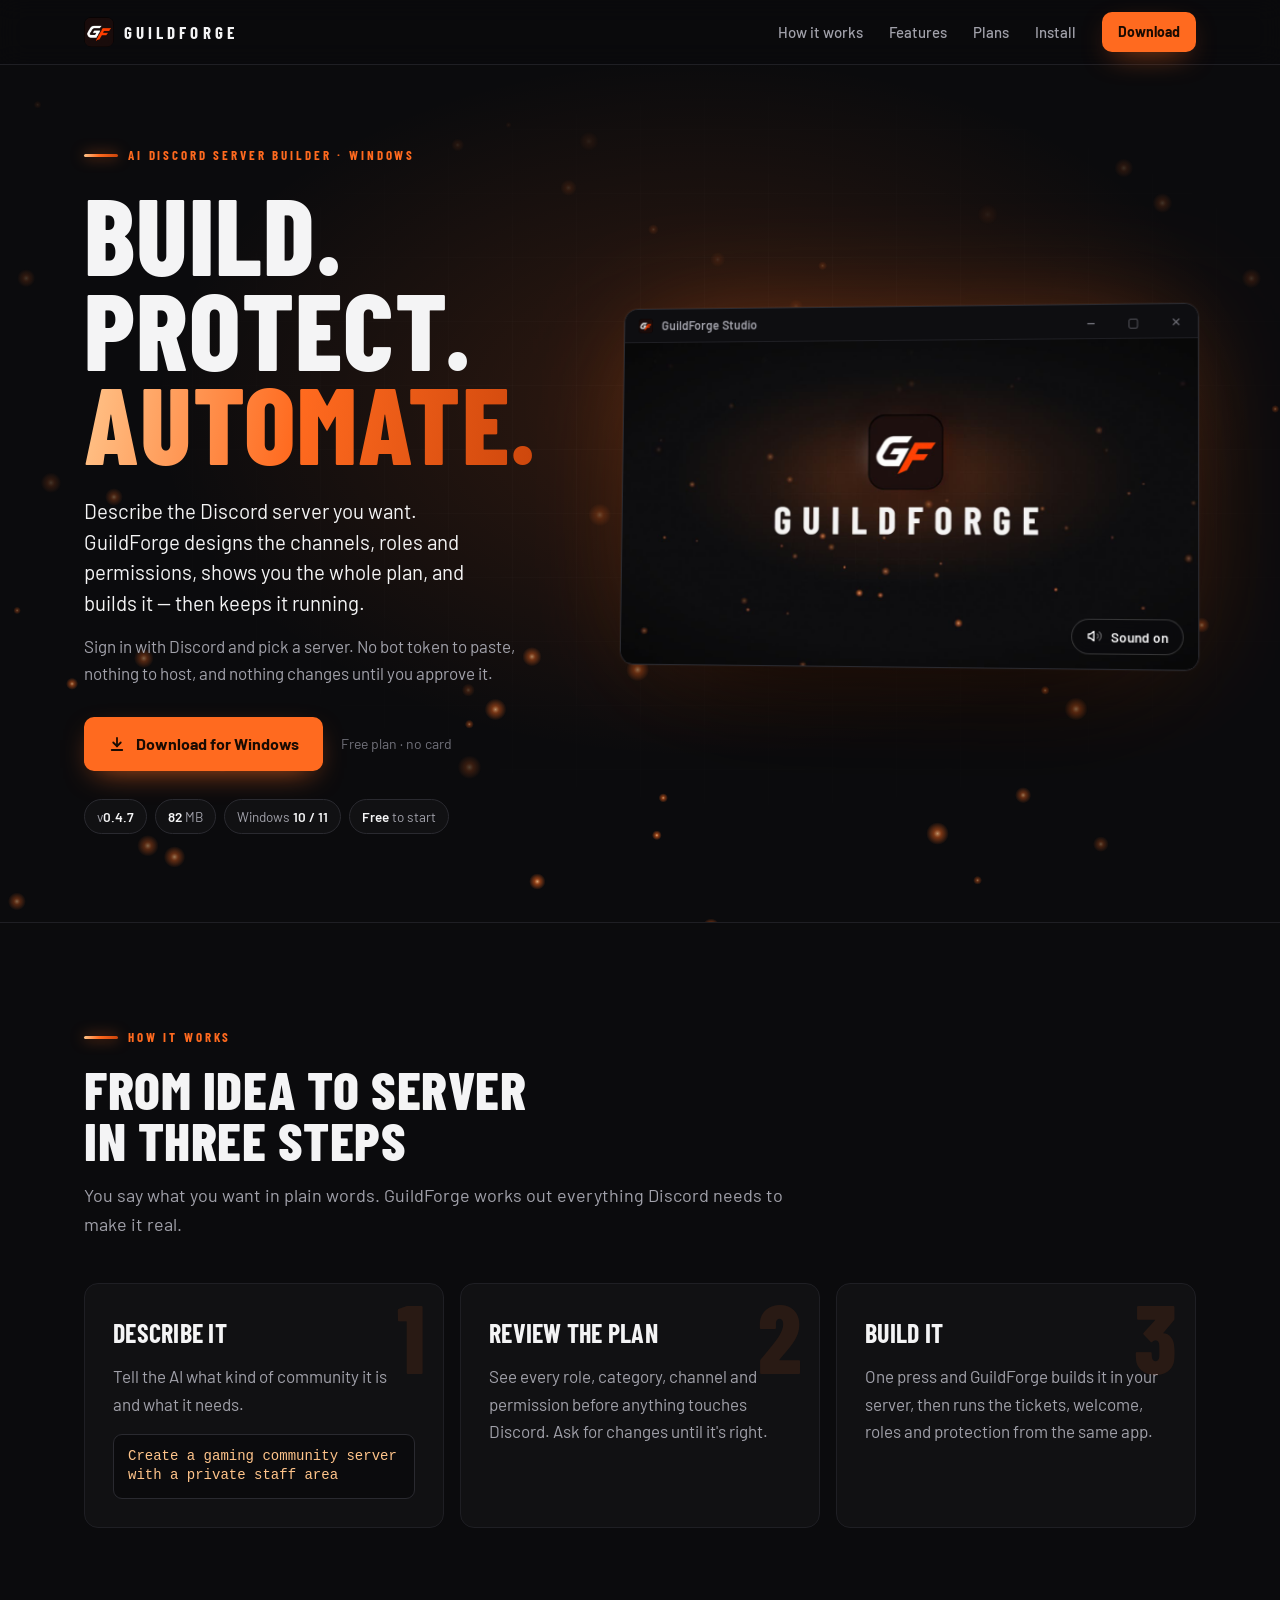
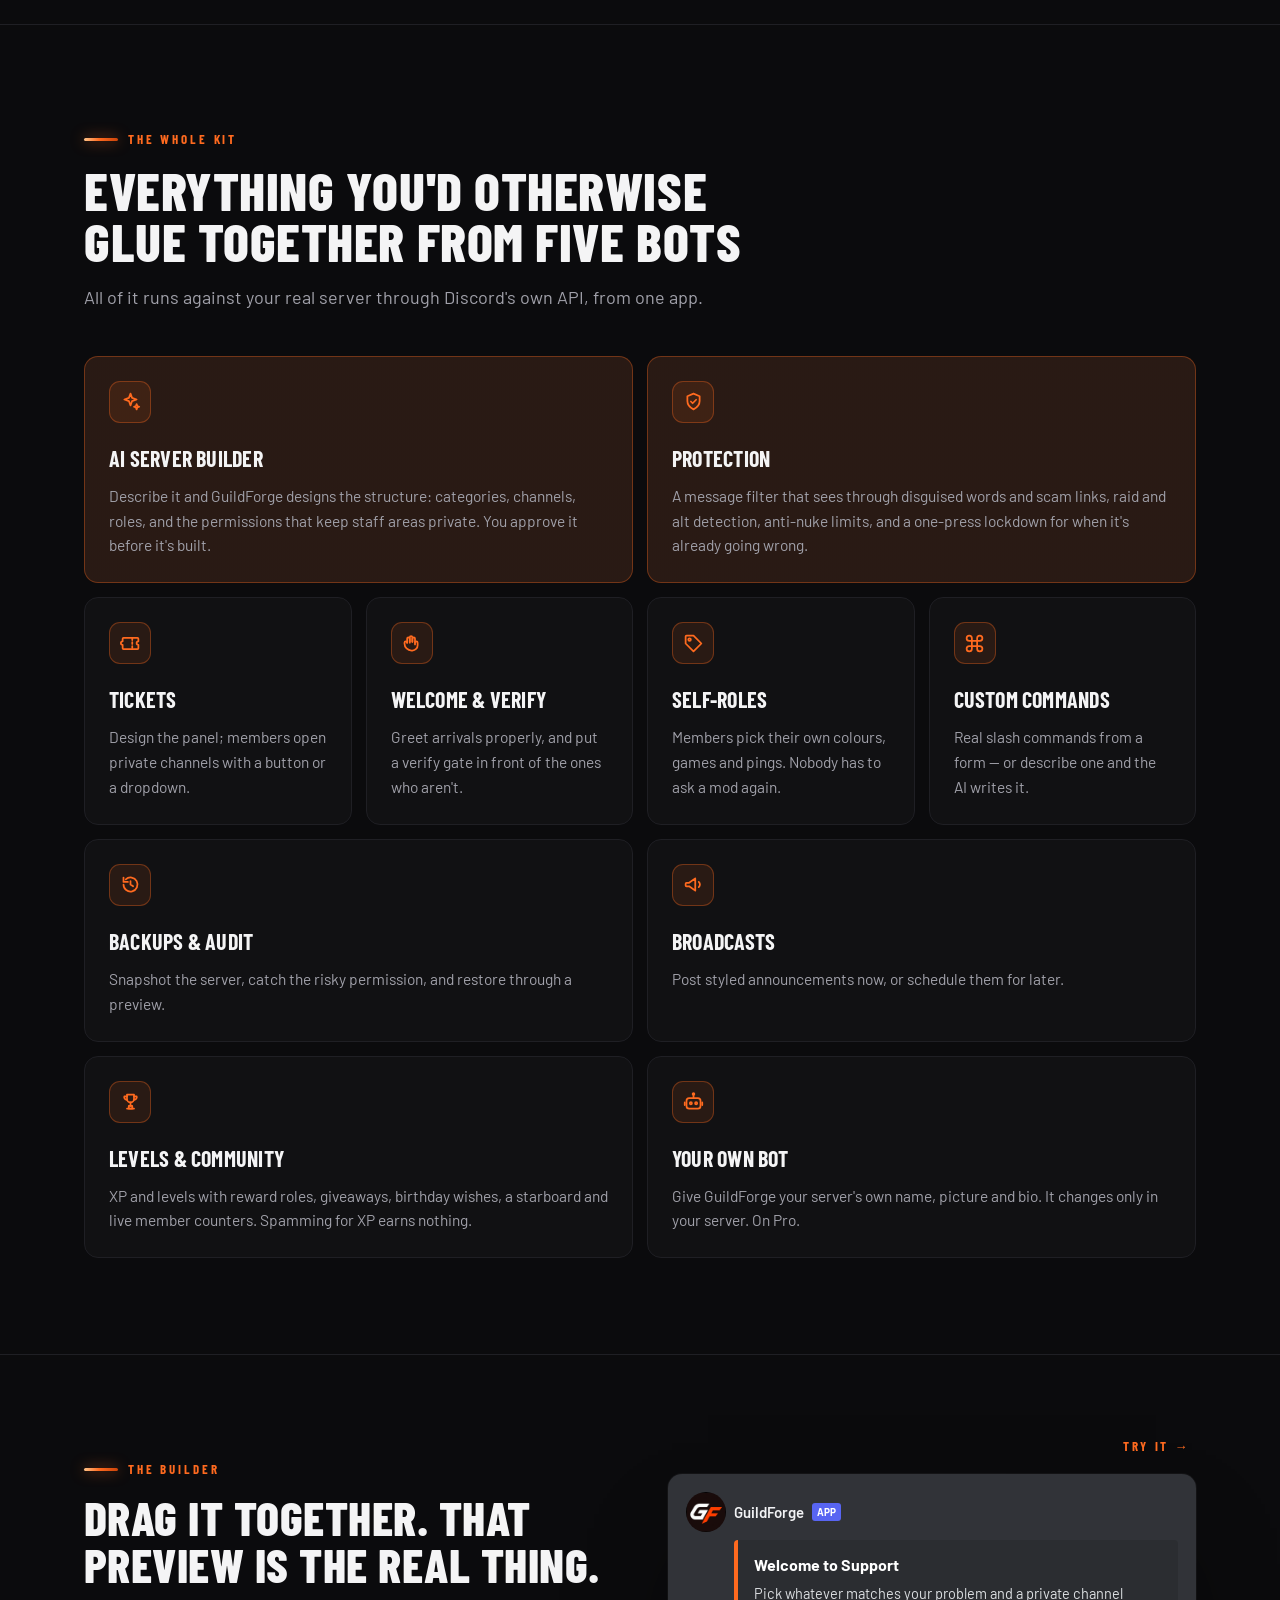
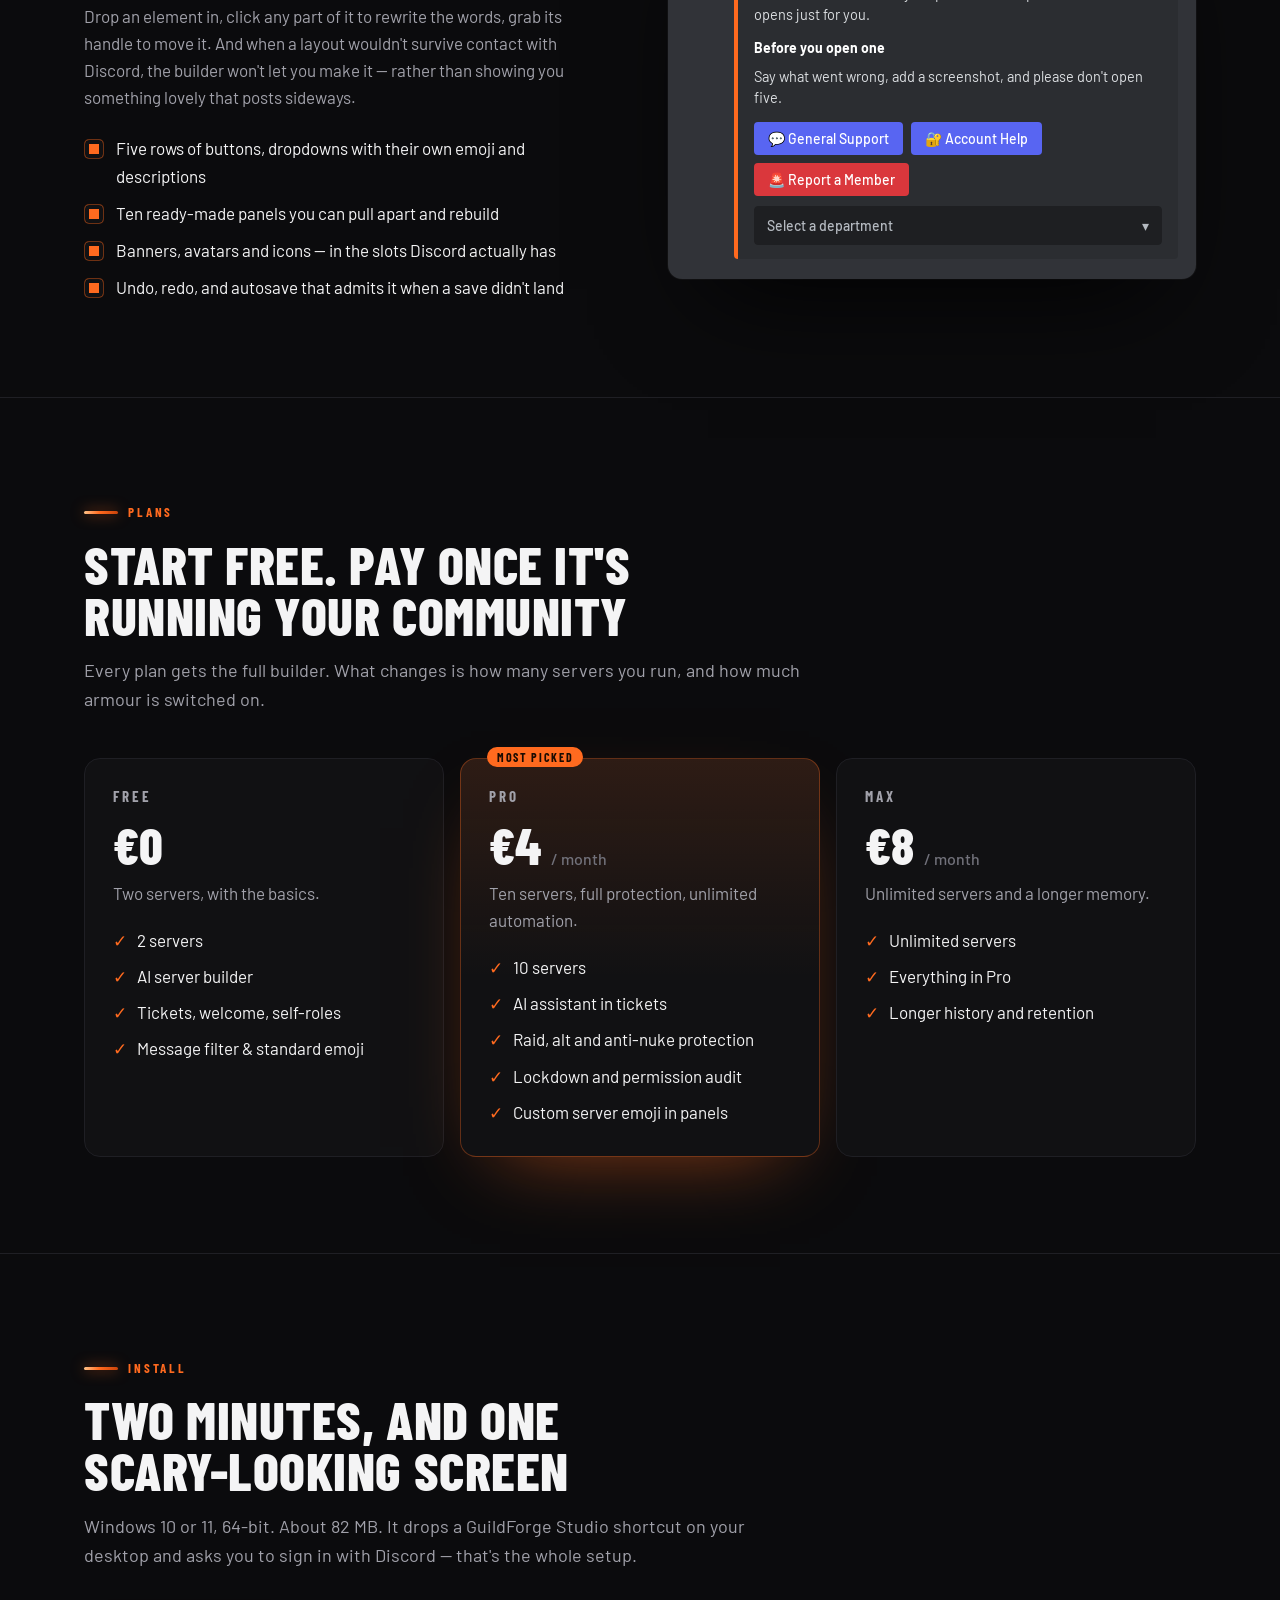
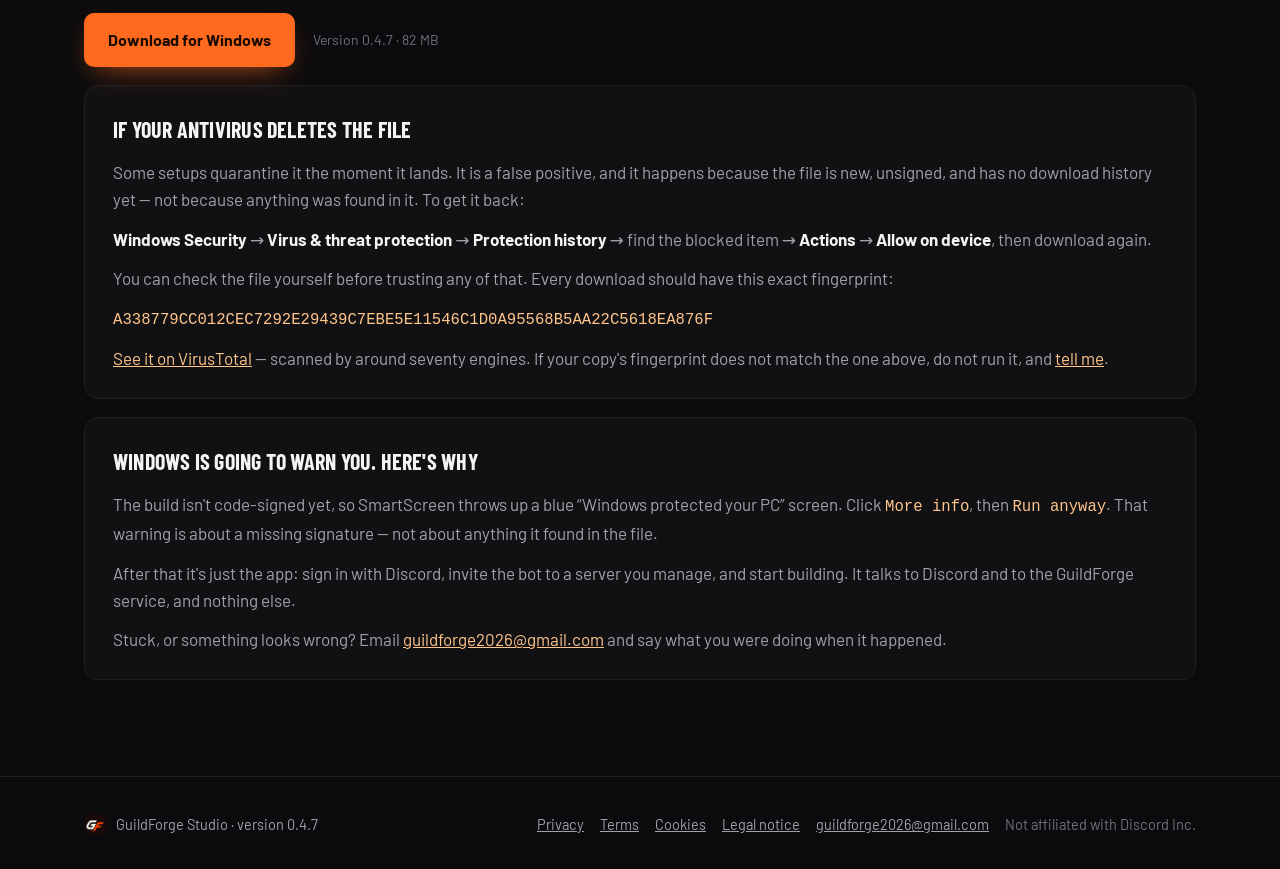
==== commit 7bde1d07: "GuildForge Studio 0.4.7: download link, version and checksum; privacy, terms, cookies and legal noti" ====
--- a/index.html
+++ b/index.html
@@ -15,9 +15,8 @@
 <meta name="twitter:card" content="summary_large_image">
 <title>GuildForge Studio</title>
 
-<link rel="preconnect" href="https://fonts.googleapis.com">
-<link rel="preconnect" href="https://fonts.gstatic.com" crossorigin>
-<link rel="stylesheet" href="https://fonts.googleapis.com/css2?family=Barlow:wght@400;500;600;700&family=Barlow+Condensed:wght@600;700;800&family=JetBrains+Mono:wght@500&display=swap">
+<!-- Fonts from this site, not Google's: no visitor's address goes anywhere before they have asked for anything. -->
+<link rel="stylesheet" href="fonts.css">
 
 <style>
   /* ---------------------------------------------------------------
@@ -50,7 +49,7 @@
 
     --display: "Barlow Condensed", "Arial Narrow", "Segoe UI", sans-serif;
     --body: "Barlow", "Segoe UI", system-ui, sans-serif;
-    --mono: "JetBrains Mono", Consolas, monospace;
+    --mono: ui-monospace, "Cascadia Mono", Consolas, monospace;
     --out: cubic-bezier(0.16, 1, 0.3, 1);
     --max: 1160px;
   }
@@ -242,6 +241,7 @@
   .foot-mark { display: inline-flex; align-items: center; gap: 10px; color: var(--text-2); }
   .foot-mark img { width: 22px; height: 22px; border-radius: 6px; }
   .foot a { color: var(--text-2); }
+  .foot-links { display: flex; flex-wrap: wrap; gap: 6px 16px; }
 
   /* --------------------------------------------------------- reveals -- */
   .anim .reveal { opacity: 0; transform: translateY(18px); transition: opacity 0.7s var(--out), transform 0.7s var(--out); }
@@ -305,7 +305,7 @@
       </div>
       <p class="ref-note" id="ref-note" role="status"></p>
       <div class="chips">
-        <span class="chip">v<b>0.4.6</b></span>
+        <span class="chip">v<b>0.4.7</b></span>
         <span class="chip"><b>82</b> MB</span>
         <span class="chip">Windows <b>10 / 11</b></span>
         <span class="chip"><b>Free</b> to start</span>
@@ -533,7 +533,7 @@
 
     <div class="cta-row reveal">
       <a class="btn" id="download-2" href="#install">Download for Windows</a>
-      <span class="btn-note">Version 0.4.6 · 82 MB</span>
+      <span class="btn-note">Version 0.4.7 · 82 MB</span>
     </div>
 
     <div class="notes reveal">
@@ -549,7 +549,7 @@
         <strong>Actions</strong> → <strong>Allow on device</strong>, then download again.
       </p>
       <p>You can check the file yourself before trusting any of that. Every download should have this exact fingerprint:</p>
-      <p><code style="word-break: break-all;">98EF619216D8E04D99B04ECFD658ACF354A9B125E99884792E59142AC949CE4A</code></p>
+      <p><code style="word-break: break-all;">A338779CC012CEC7292E29439C7EBE5E11546C1D0A95568B5AA22C5618EA876F</code></p>
       <p>
         <a href="https://www.virustotal.com/gui/file/8f6e2f597b3d852c897175624763306ec0b785c6b6d9cad106ac7120aab468bf">See it on VirusTotal</a>
         — scanned by around seventy engines. If your copy's fingerprint does not match the one above, do not run it, and
@@ -579,11 +579,14 @@
 
 <footer>
   <div class="wrap foot">
-    <span class="foot-mark"><img src="logo-192.png" alt=""> GuildForge Studio · version 0.4.6</span>
-    <span>
+    <span class="foot-mark"><img src="logo-192.png" alt=""> GuildForge Studio · version 0.4.7</span>
+    <span class="foot-links">
+      <a href="privacy.html">Privacy</a>
+      <a href="terms.html">Terms</a>
+      <a href="cookies.html">Cookies</a>
+      <a href="legal.html">Legal notice</a>
       <a href="mailto:guildforge2026@gmail.com">guildforge2026@gmail.com</a>
-      <span aria-hidden="true"> · </span>
-      Not affiliated with Discord Inc.
+      <span>Not affiliated with Discord Inc.</span>
     </span>
   </div>
 </footer>
@@ -596,7 +599,7 @@
    * button that goes nowhere costs more trust than an absent one.
    */
   var DOWNLOAD_URL =
-    "https://github.com/guildforgestudio/guildforgestudio.github.io/releases/download/v0.4.6/GuildForge-Studio-Setup-0.4.6.exe";
+    "https://github.com/guildforgestudio/guildforgestudio.github.io/releases/download/v0.4.7/GuildForge-Studio-Setup-0.4.7.exe";
 
   (function () {
     var buttons = [document.getElementById("download"), document.getElementById("download-2")];
--- a/fonts.css
+++ b/fonts.css
@@ -0,0 +1,15 @@
+/*
+ * The site's fonts, served from this site.
+ *
+ * They used to come from Google Fonts, which hands every visitor's IP address
+ * to Google before the page has asked anyone anything; a German court fined a
+ * site for exactly that in 2022. Barlow and Barlow Condensed are under the SIL
+ * Open Font License, which allows this.
+ */
+@font-face { font-family: "Barlow"; font-style: normal; font-weight: 400; font-display: swap; src: url("fonts/barlow-latin-400-normal.woff2") format("woff2"); }
+@font-face { font-family: "Barlow"; font-style: normal; font-weight: 500; font-display: swap; src: url("fonts/barlow-latin-500-normal.woff2") format("woff2"); }
+@font-face { font-family: "Barlow"; font-style: normal; font-weight: 600; font-display: swap; src: url("fonts/barlow-latin-600-normal.woff2") format("woff2"); }
+@font-face { font-family: "Barlow"; font-style: normal; font-weight: 700; font-display: swap; src: url("fonts/barlow-latin-700-normal.woff2") format("woff2"); }
+@font-face { font-family: "Barlow Condensed"; font-style: normal; font-weight: 600; font-display: swap; src: url("fonts/barlow-condensed-latin-600-normal.woff2") format("woff2"); }
+@font-face { font-family: "Barlow Condensed"; font-style: normal; font-weight: 700; font-display: swap; src: url("fonts/barlow-condensed-latin-700-normal.woff2") format("woff2"); }
+@font-face { font-family: "Barlow Condensed"; font-style: normal; font-weight: 800; font-display: swap; src: url("fonts/barlow-condensed-latin-800-normal.woff2") format("woff2"); }
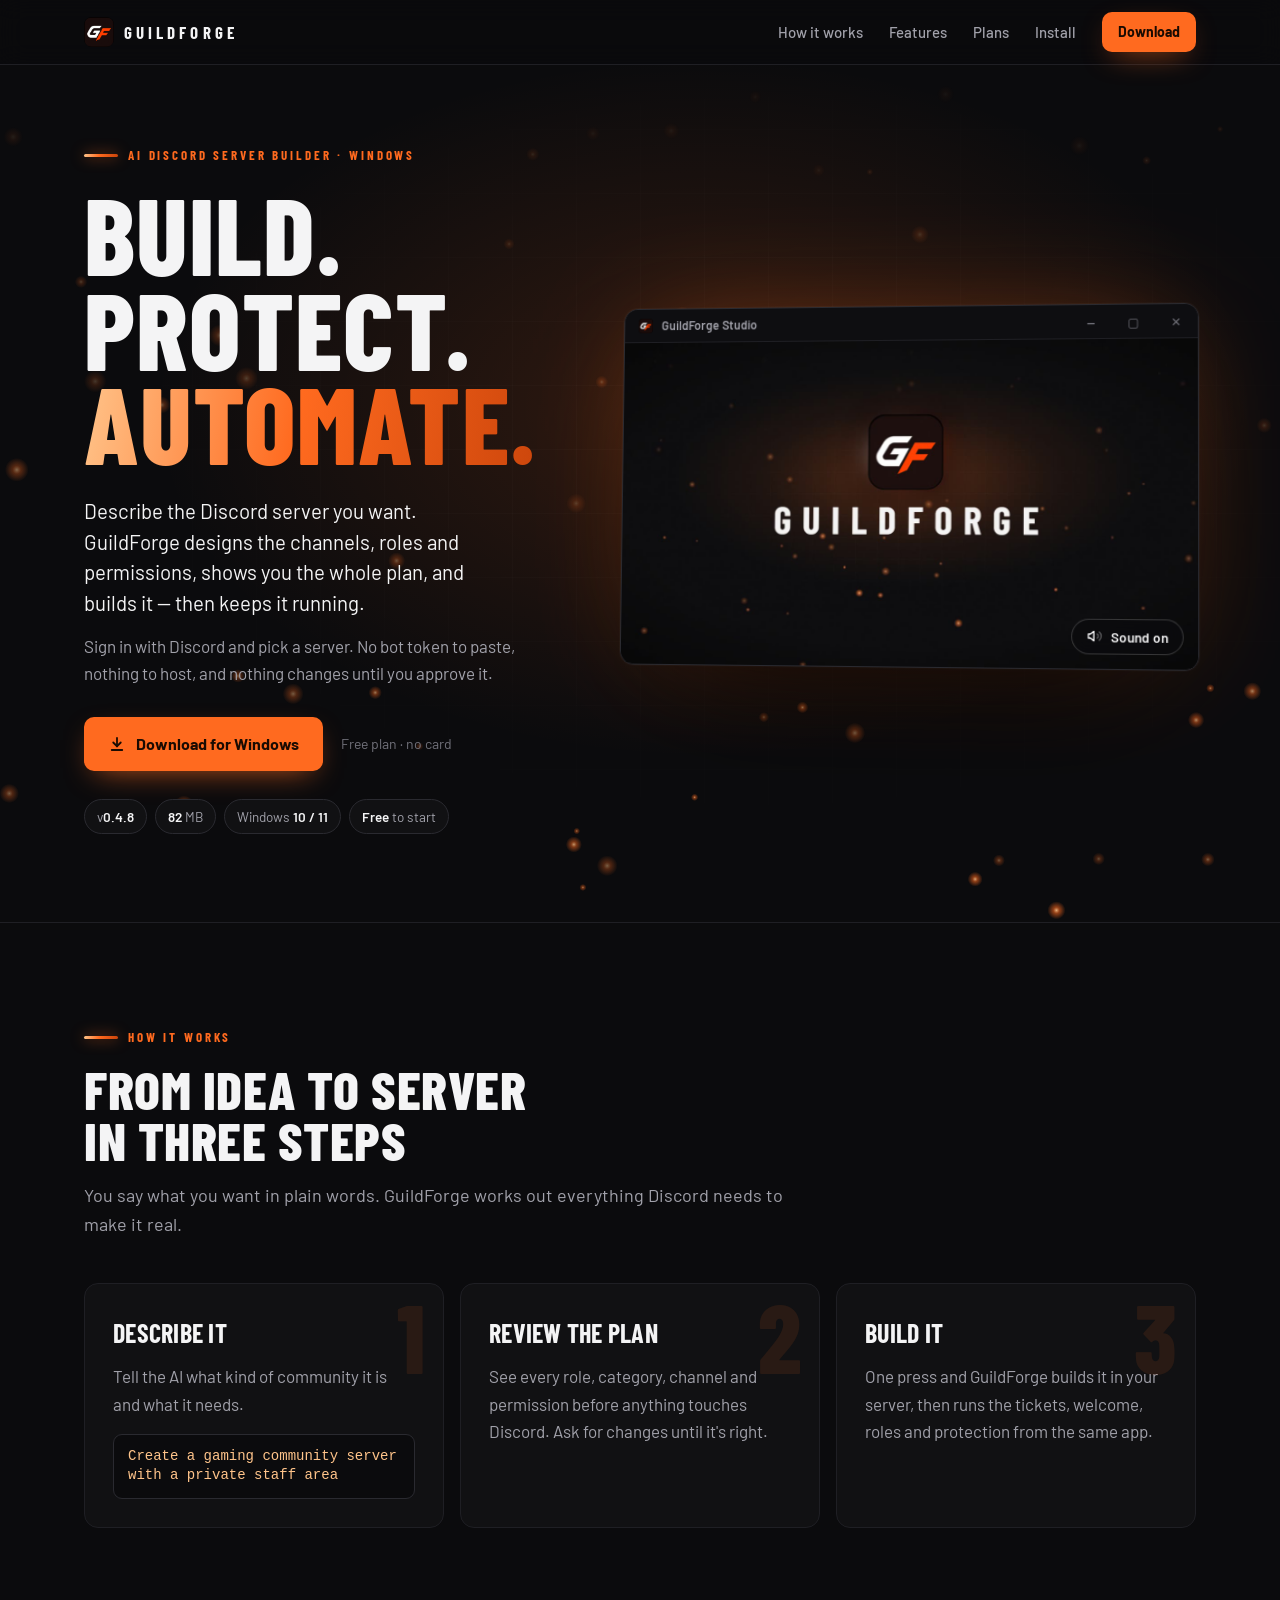
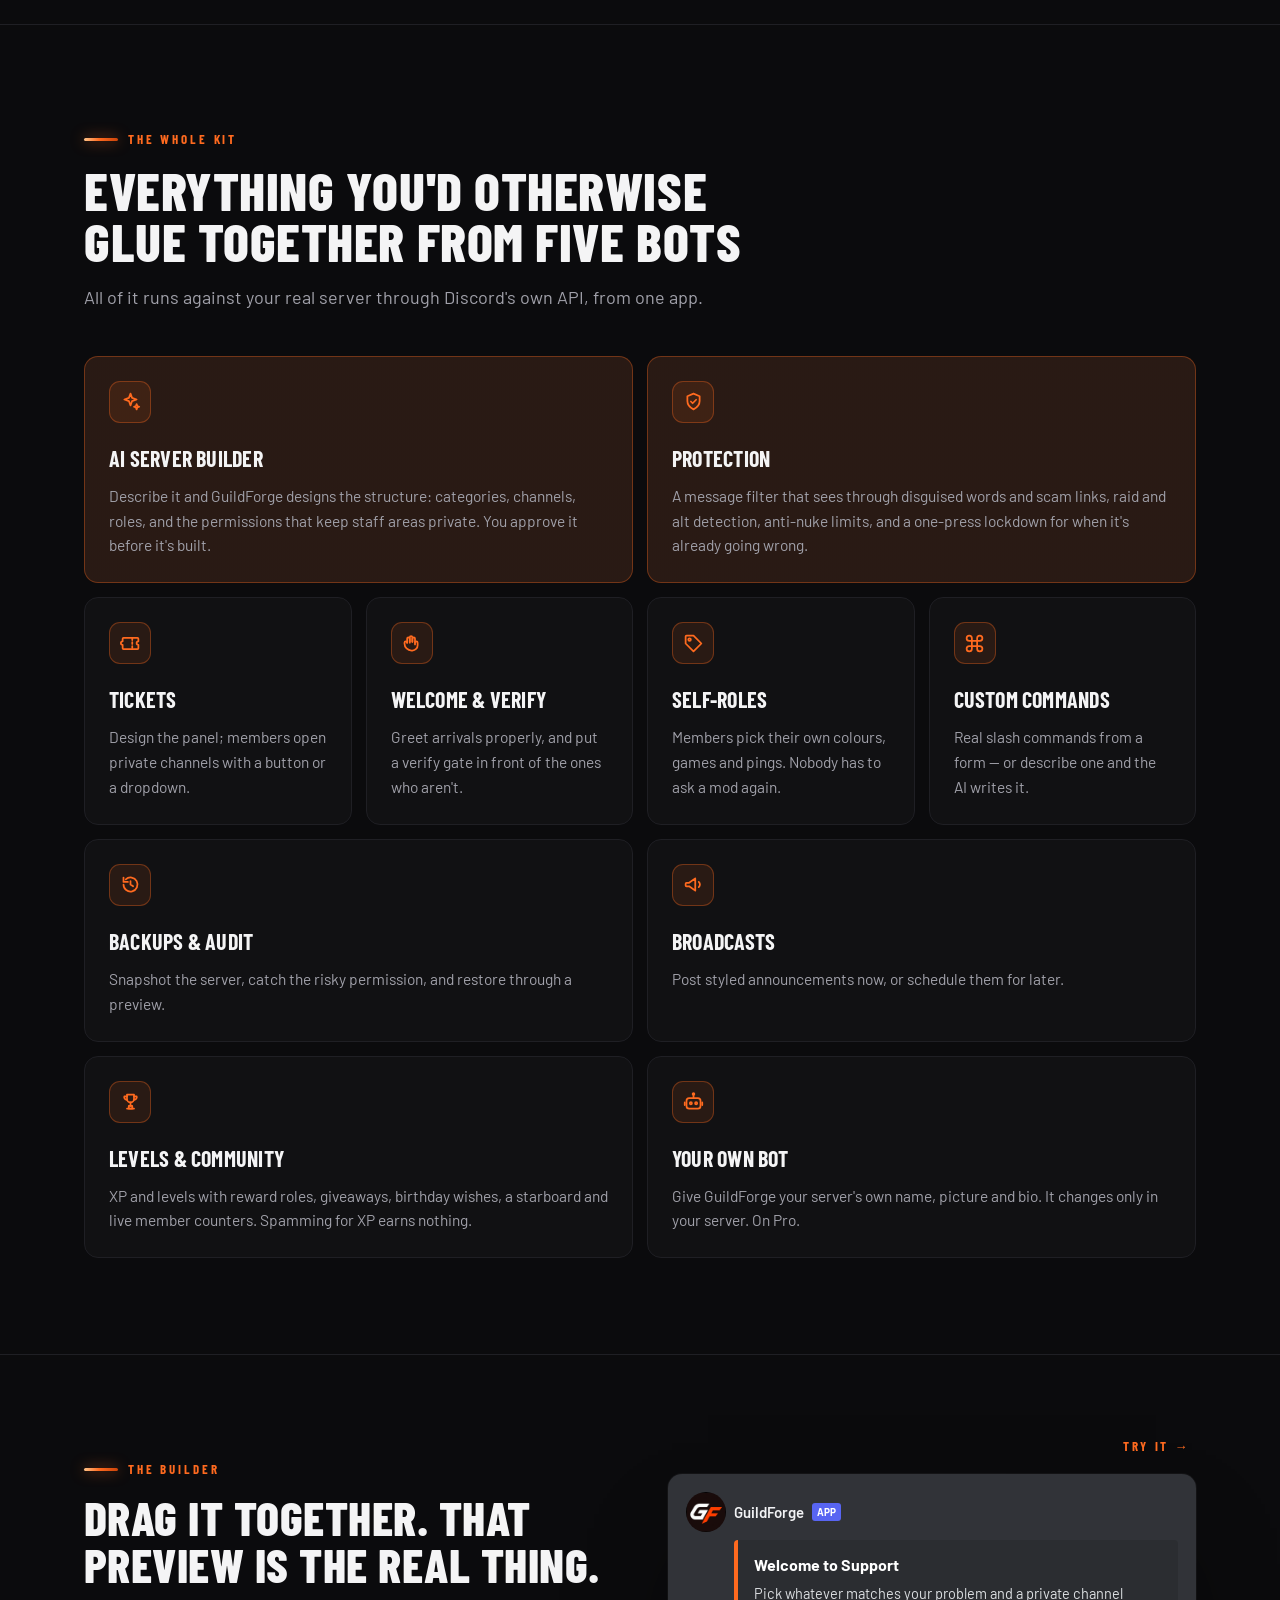
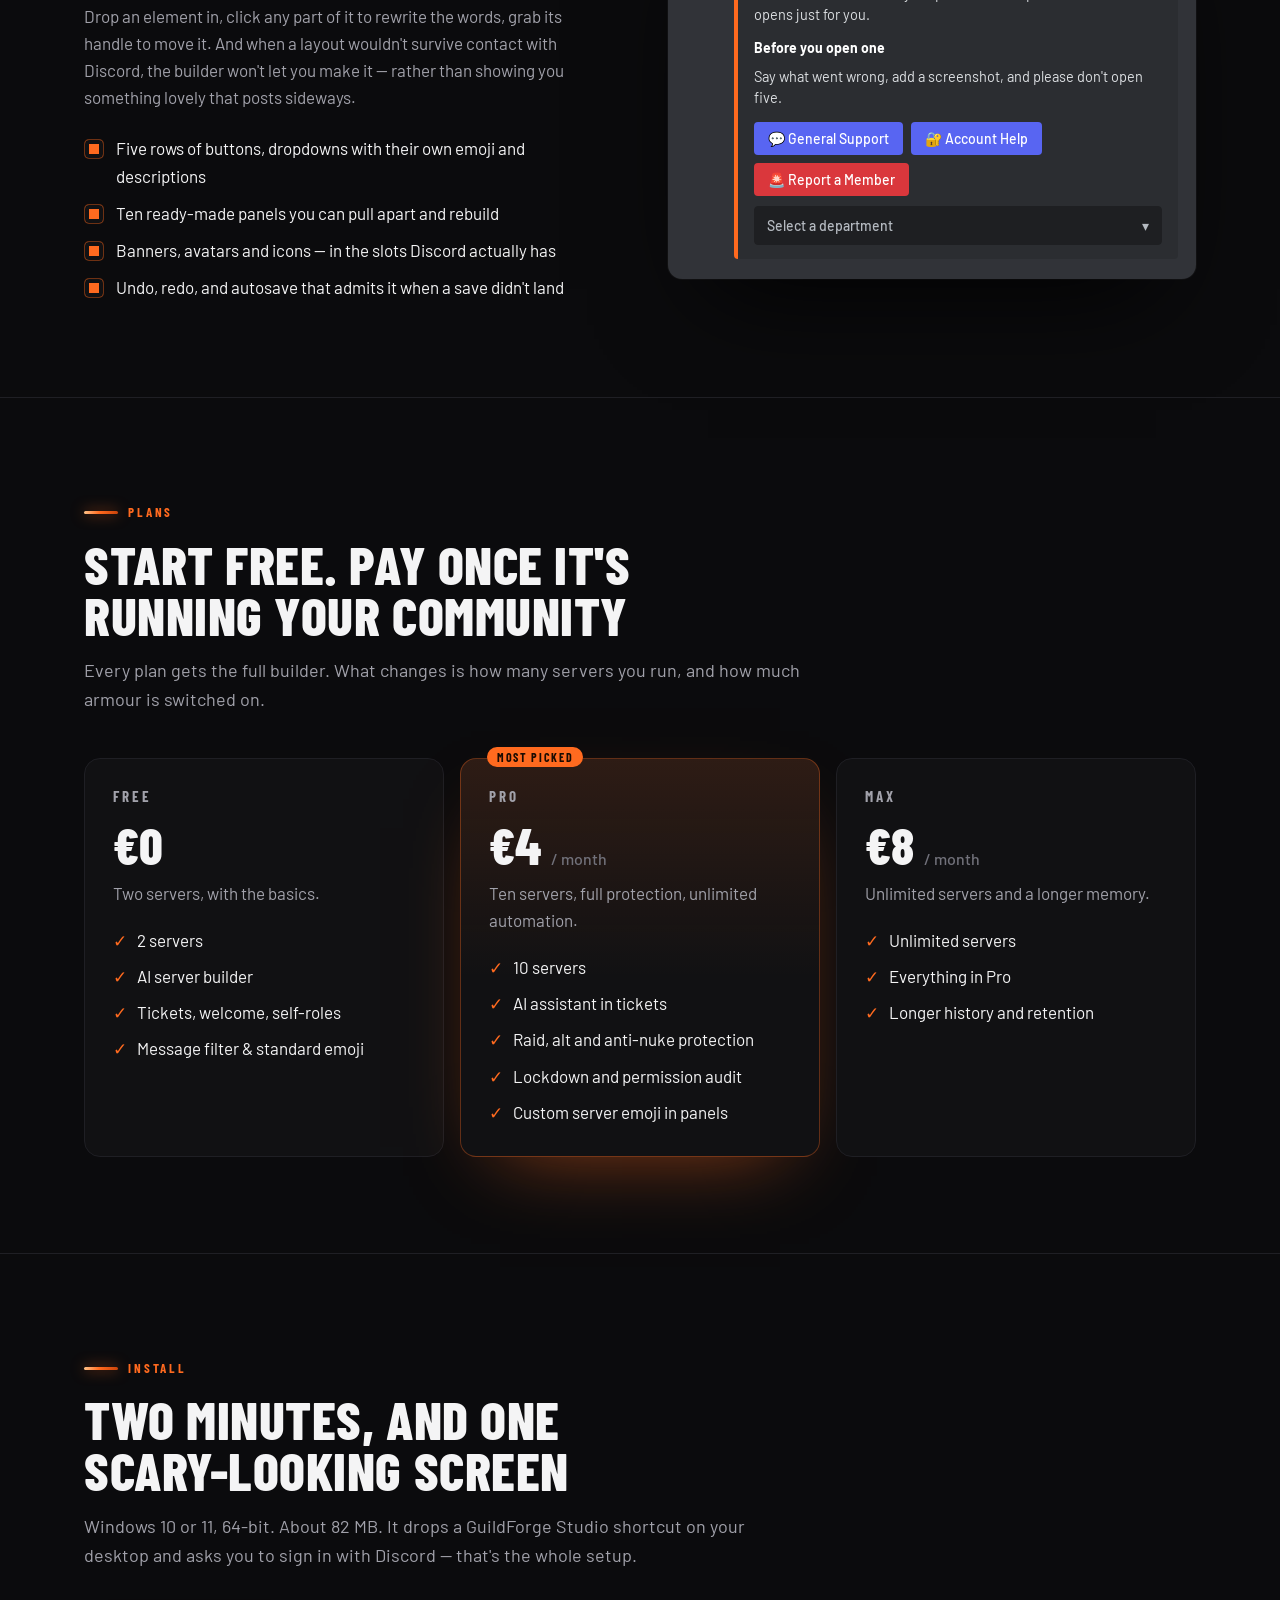
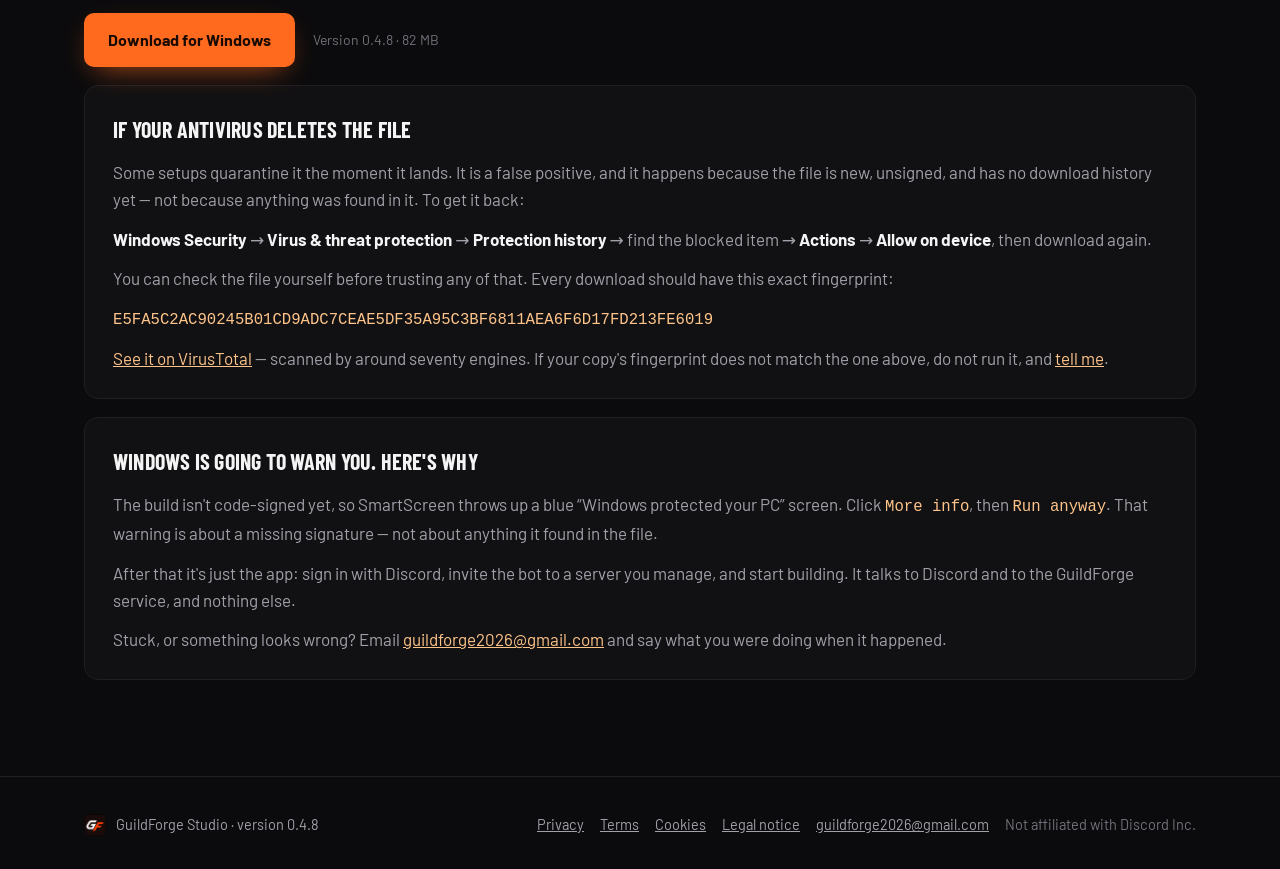
==== commit 1a854657: "GuildForge Studio 0.4.8: download link, version and checksum" ====
--- a/index.html
+++ b/index.html
@@ -305,7 +305,7 @@
       </div>
       <p class="ref-note" id="ref-note" role="status"></p>
       <div class="chips">
-        <span class="chip">v<b>0.4.7</b></span>
+        <span class="chip">v<b>0.4.8</b></span>
         <span class="chip"><b>82</b> MB</span>
         <span class="chip">Windows <b>10 / 11</b></span>
         <span class="chip"><b>Free</b> to start</span>
@@ -533,7 +533,7 @@
 
     <div class="cta-row reveal">
       <a class="btn" id="download-2" href="#install">Download for Windows</a>
-      <span class="btn-note">Version 0.4.7 · 82 MB</span>
+      <span class="btn-note">Version 0.4.8 · 82 MB</span>
     </div>
 
     <div class="notes reveal">
@@ -549,7 +549,7 @@
         <strong>Actions</strong> → <strong>Allow on device</strong>, then download again.
       </p>
       <p>You can check the file yourself before trusting any of that. Every download should have this exact fingerprint:</p>
-      <p><code style="word-break: break-all;">A338779CC012CEC7292E29439C7EBE5E11546C1D0A95568B5AA22C5618EA876F</code></p>
+      <p><code style="word-break: break-all;">E5FA5C2AC90245B01CD9ADC7CEAE5DF35A95C3BF6811AEA6F6D17FD213FE6019</code></p>
       <p>
         <a href="https://www.virustotal.com/gui/file/8f6e2f597b3d852c897175624763306ec0b785c6b6d9cad106ac7120aab468bf">See it on VirusTotal</a>
         — scanned by around seventy engines. If your copy's fingerprint does not match the one above, do not run it, and
@@ -579,7 +579,7 @@
 
 <footer>
   <div class="wrap foot">
-    <span class="foot-mark"><img src="logo-192.png" alt=""> GuildForge Studio · version 0.4.7</span>
+    <span class="foot-mark"><img src="logo-192.png" alt=""> GuildForge Studio · version 0.4.8</span>
     <span class="foot-links">
       <a href="privacy.html">Privacy</a>
       <a href="terms.html">Terms</a>
@@ -599,7 +599,7 @@
    * button that goes nowhere costs more trust than an absent one.
    */
   var DOWNLOAD_URL =
-    "https://github.com/guildforgestudio/guildforgestudio.github.io/releases/download/v0.4.7/GuildForge-Studio-Setup-0.4.7.exe";
+    "https://github.com/guildforgestudio/guildforgestudio.github.io/releases/download/v0.4.8/GuildForge-Studio-Setup-0.4.8.exe";
 
   (function () {
     var buttons = [document.getElementById("download"), document.getElementById("download-2")];
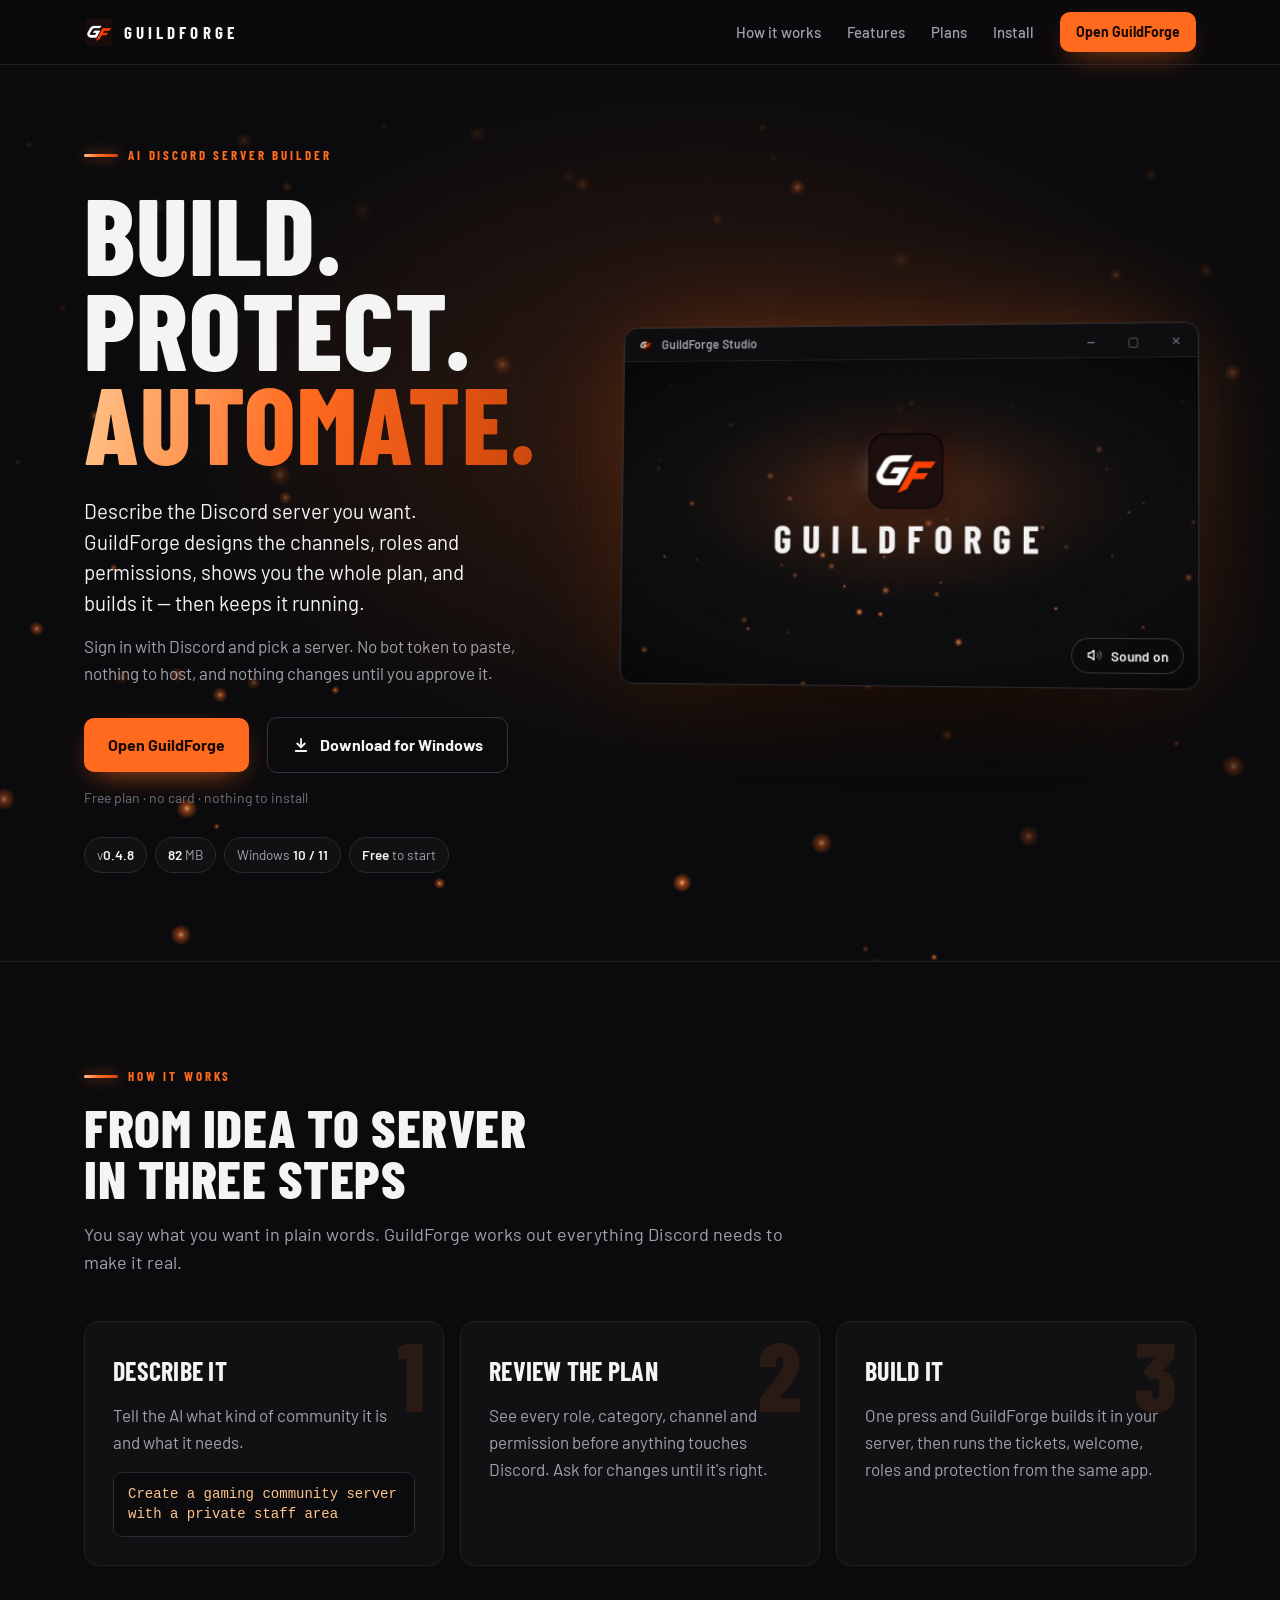
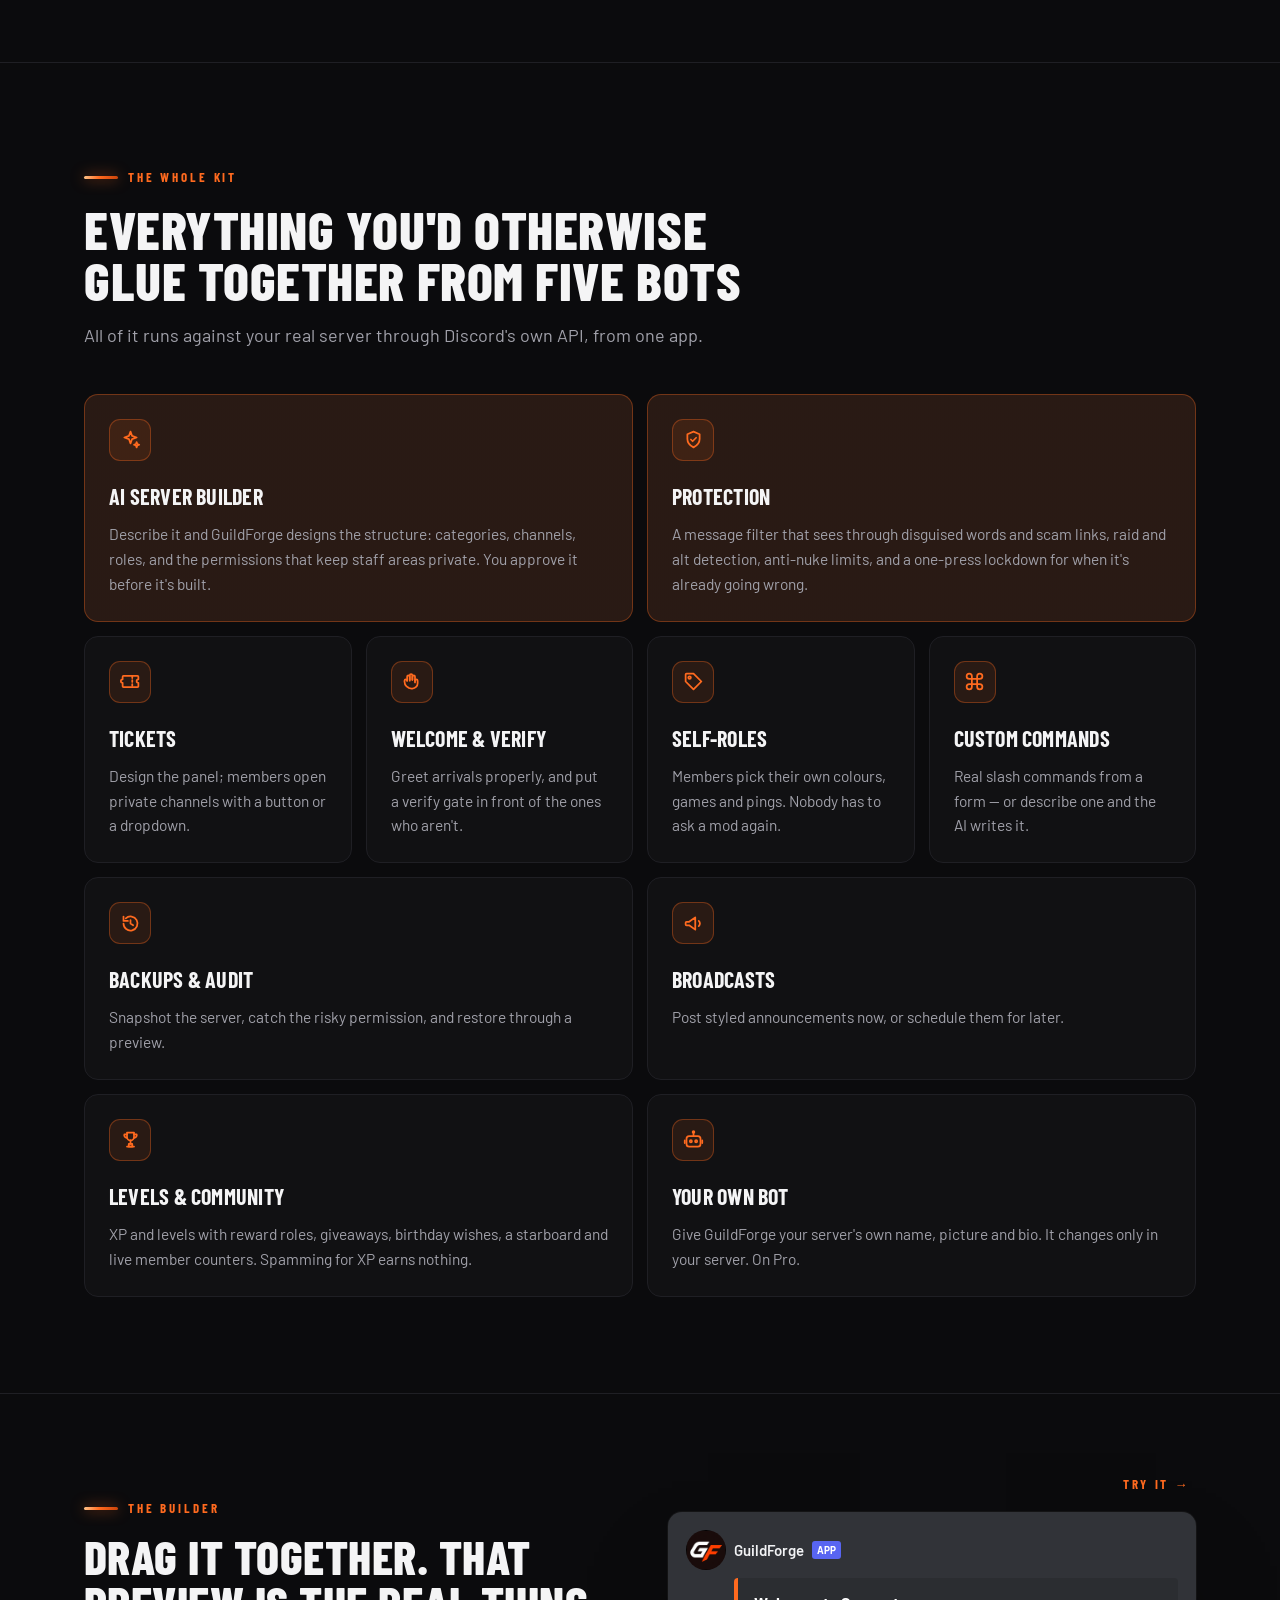
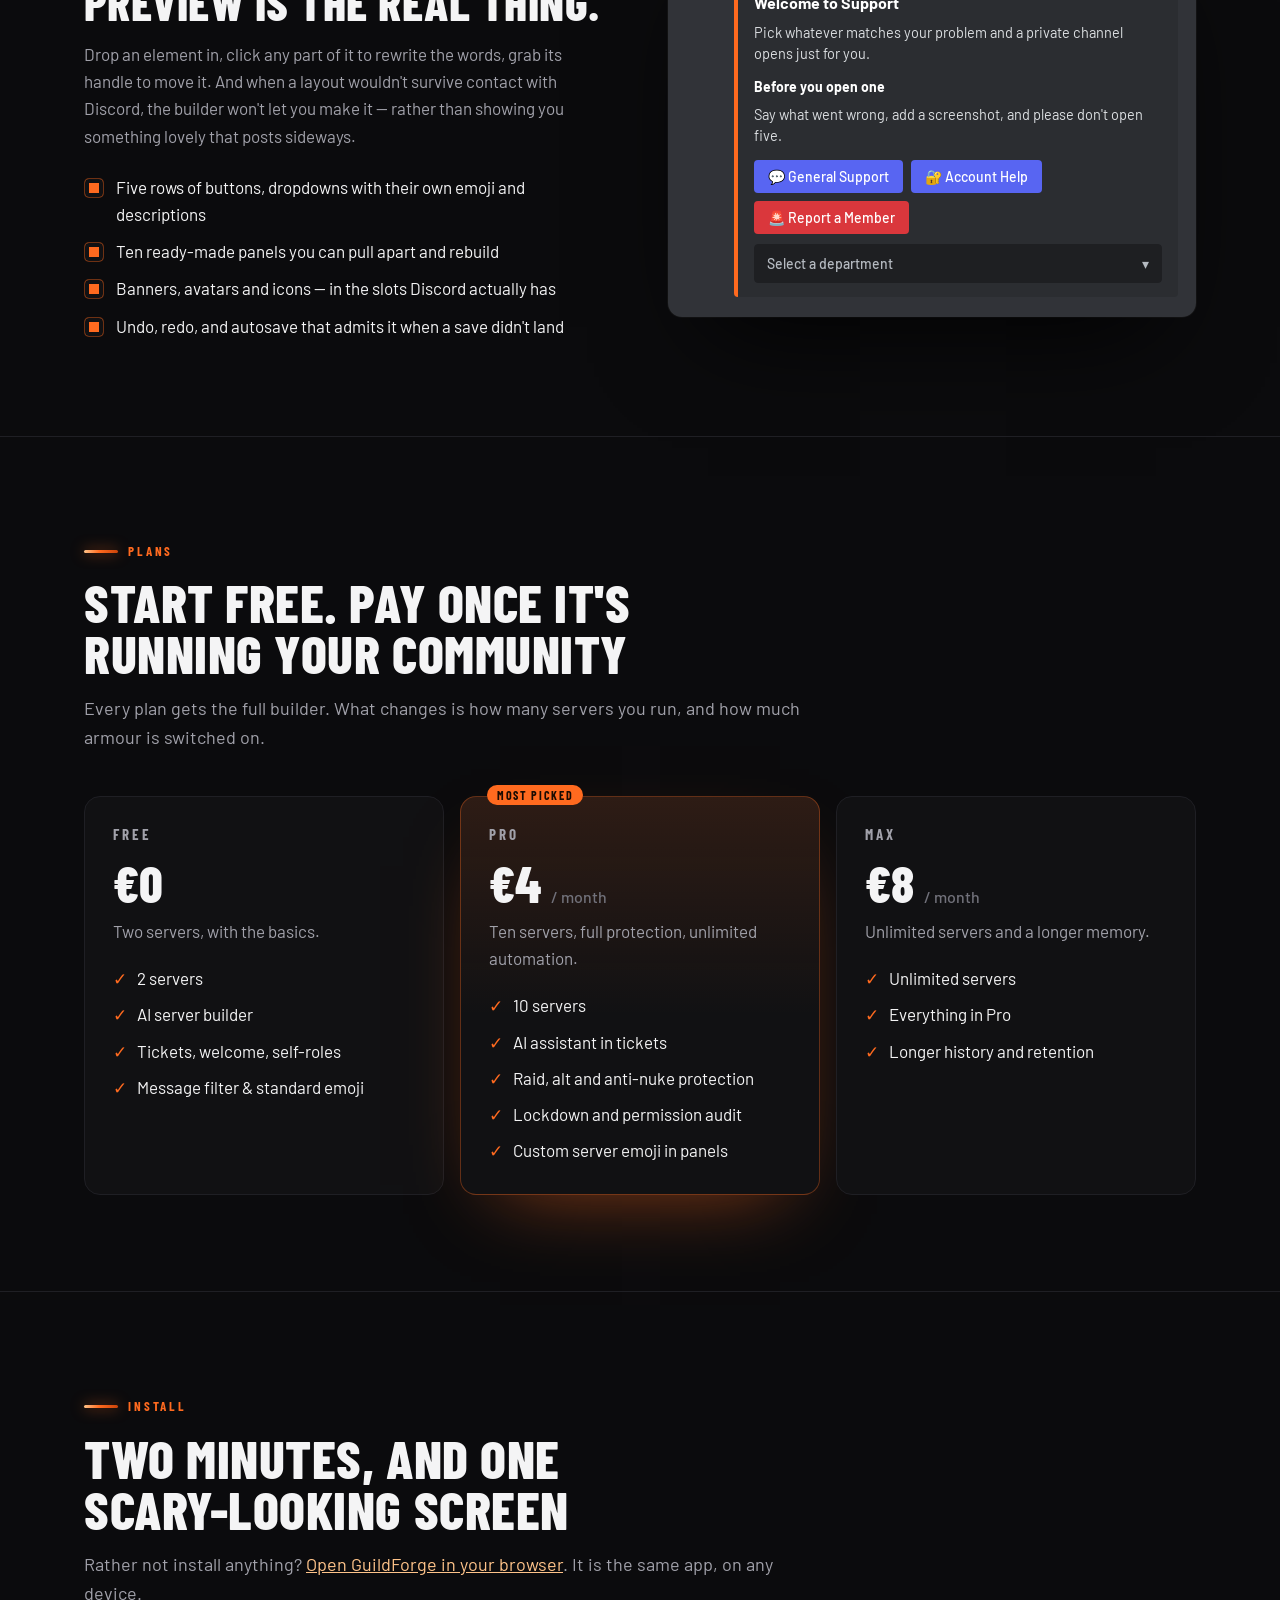
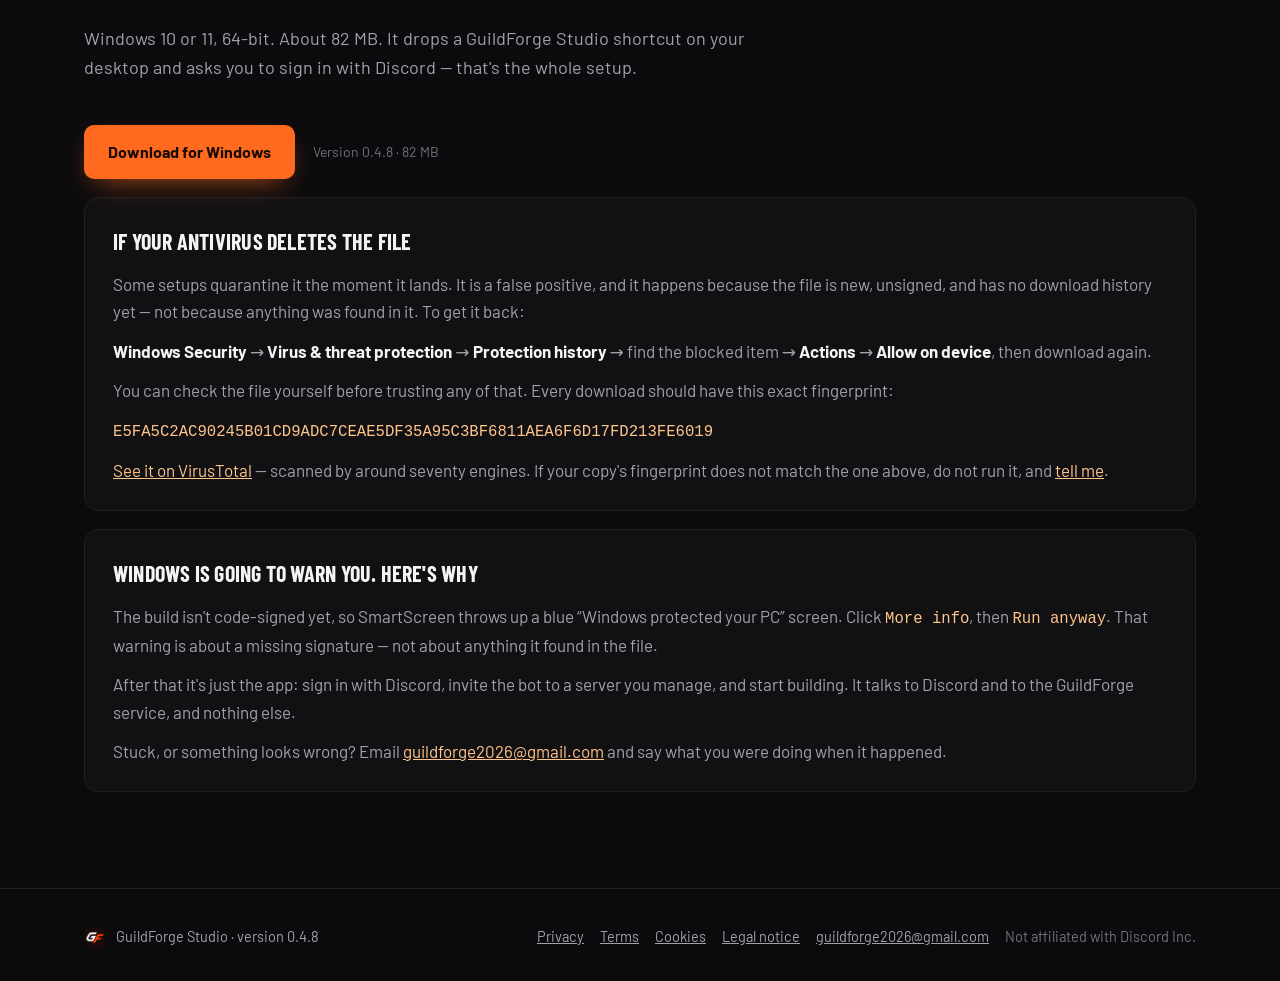
==== commit 20c7a1b9: "GuildForge in the browser: Open GuildForge, and what the web app stores Co-Authored-By: Claude Opus " ====
--- a/index.html
+++ b/index.html
@@ -3,12 +3,12 @@
 <head>
 <meta charset="utf-8">
 <meta name="viewport" content="width=device-width, initial-scale=1">
-<meta name="description" content="GuildForge Studio — describe the Discord server you want and the AI builds it: channels, roles and permissions, then tickets, welcome, protection and automation. Windows app, free plan, no bot token.">
+<meta name="description" content="GuildForge Studio — describe the Discord server you want and the AI builds it: channels, roles and permissions, then tickets, welcome, protection and automation. In your browser or on Windows. Free plan, no bot token.">
 <meta name="theme-color" content="#0b0b0d">
 <link rel="icon" type="image/png" href="logo-192.png">
 <link rel="apple-touch-icon" href="logo.png">
 <meta property="og:title" content="GuildForge — Build. Protect. Automate.">
-<meta property="og:description" content="Describe your Discord server. GuildForge builds it, protects it and automates it. Free for Windows.">
+<meta property="og:description" content="Describe your Discord server. GuildForge builds it, protects it and automates it. Free, in your browser.">
 <meta property="og:image" content="https://guildforgestudio.github.io/promo-poster.jpg">
 <meta property="og:url" content="https://guildforgestudio.github.io/">
 <meta property="og:type" content="website">
@@ -283,7 +283,7 @@
       <a href="#features">Features</a>
       <a href="#plans">Plans</a>
       <a href="#install">Install</a>
-      <a class="btn" href="#install">Download</a>
+      <a class="btn" data-app href="https://guildforge-q60l.onrender.com/app/">Open GuildForge</a>
     </nav>
   </div>
 </header>
@@ -292,16 +292,17 @@
   <canvas id="embers" aria-hidden="true"></canvas>
   <div class="wrap hero-grid">
     <div>
-      <p class="eyebrow">AI Discord server builder · Windows</p>
+      <p class="eyebrow">AI Discord server builder</p>
       <h1><span class="rise">Build.</span><span class="rise">Protect.</span><span class="rise flame">Automate.</span></h1>
       <p class="thesis">Describe the Discord server you want. GuildForge designs the channels, roles and permissions, shows you the whole plan, and builds it — then keeps it running.</p>
       <p class="subthesis">Sign in with Discord and pick a server. No bot token to paste, nothing to host, and nothing changes until you approve it.</p>
       <div class="cta-row">
-        <a class="btn" id="download" href="#install">
+        <a class="btn" data-app href="https://guildforge-q60l.onrender.com/app/">Open GuildForge</a>
+        <a class="btn ghost" id="download" href="#install">
           <svg width="18" height="18" viewBox="0 0 24 24" fill="none" stroke="currentColor" stroke-width="2.4" stroke-linecap="round" stroke-linejoin="round" aria-hidden="true"><path d="M12 4v11"/><path d="M7 10l5 5 5-5"/><path d="M5 20h14"/></svg>
           Download for Windows
         </a>
-        <span class="btn-note" id="download-note">Free plan · no card</span>
+        <span class="btn-note" id="download-note">Free plan · no card · nothing to install</span>
       </div>
       <p class="ref-note" id="ref-note" role="status"></p>
       <div class="chips">
@@ -528,6 +529,7 @@
     <div class="sec-head reveal">
       <span class="eyebrow">Install</span>
       <h2>Two minutes, and one scary-looking screen</h2>
+      <p>Rather not install anything? <a data-app href="https://guildforge-q60l.onrender.com/app/" style="color: var(--ember-hot);">Open GuildForge in your browser</a>. It is the same app, on any device.</p>
       <p>Windows 10 or 11, 64-bit. About 82 MB. It drops a GuildForge Studio shortcut on your desktop and asks you to sign in with Discord — that's the whole setup.</p>
     </div>
 
@@ -623,10 +625,11 @@
   /*
    * A friend's referral link: ?ref=CODE.
    *
-   * A link cannot follow someone through a download and an installer, so the
-   * code travels on the clipboard instead: pressing Download copies it as
-   * GF-REF-CODE, and on its first launch the app finds it there and offers it.
-   * The code is also shown, so it can be typed in by hand if the copy fails.
+   * The web app takes it along in the link. A link cannot follow someone through
+   * a download and an installer, so there the code travels on the clipboard:
+   * pressing Download copies it as GF-REF-CODE, and on its first launch the app
+   * finds it there and offers it. The code is also shown, so it can be typed in
+   * by hand if the copy fails.
    */
   (function () {
     var match = /^[A-Za-z0-9]{3,16}$/.exec(new URLSearchParams(window.location.search).get("ref") || "");
@@ -639,9 +642,12 @@
       var b = document.createElement("b");
       b.textContent = code;
       note.appendChild(b);
-      note.appendChild(document.createTextNode(" gives you a discount on Pro. Download, sign in, and the app offers it to you — or enter it yourself on the Plans page."));
+      note.appendChild(document.createTextNode(" gives you a discount on Pro. Sign in and GuildForge offers it to you — or enter it yourself on the Plans page."));
       note.className = "ref-note show";
     }
+    document.querySelectorAll("[data-app]").forEach(function (link) {
+      link.href = link.href + "?ref=" + encodeURIComponent(code);
+    });
     [document.getElementById("download"), document.getElementById("download-2")].forEach(function (button) {
       if (!button) return;
       button.addEventListener("click", function () {
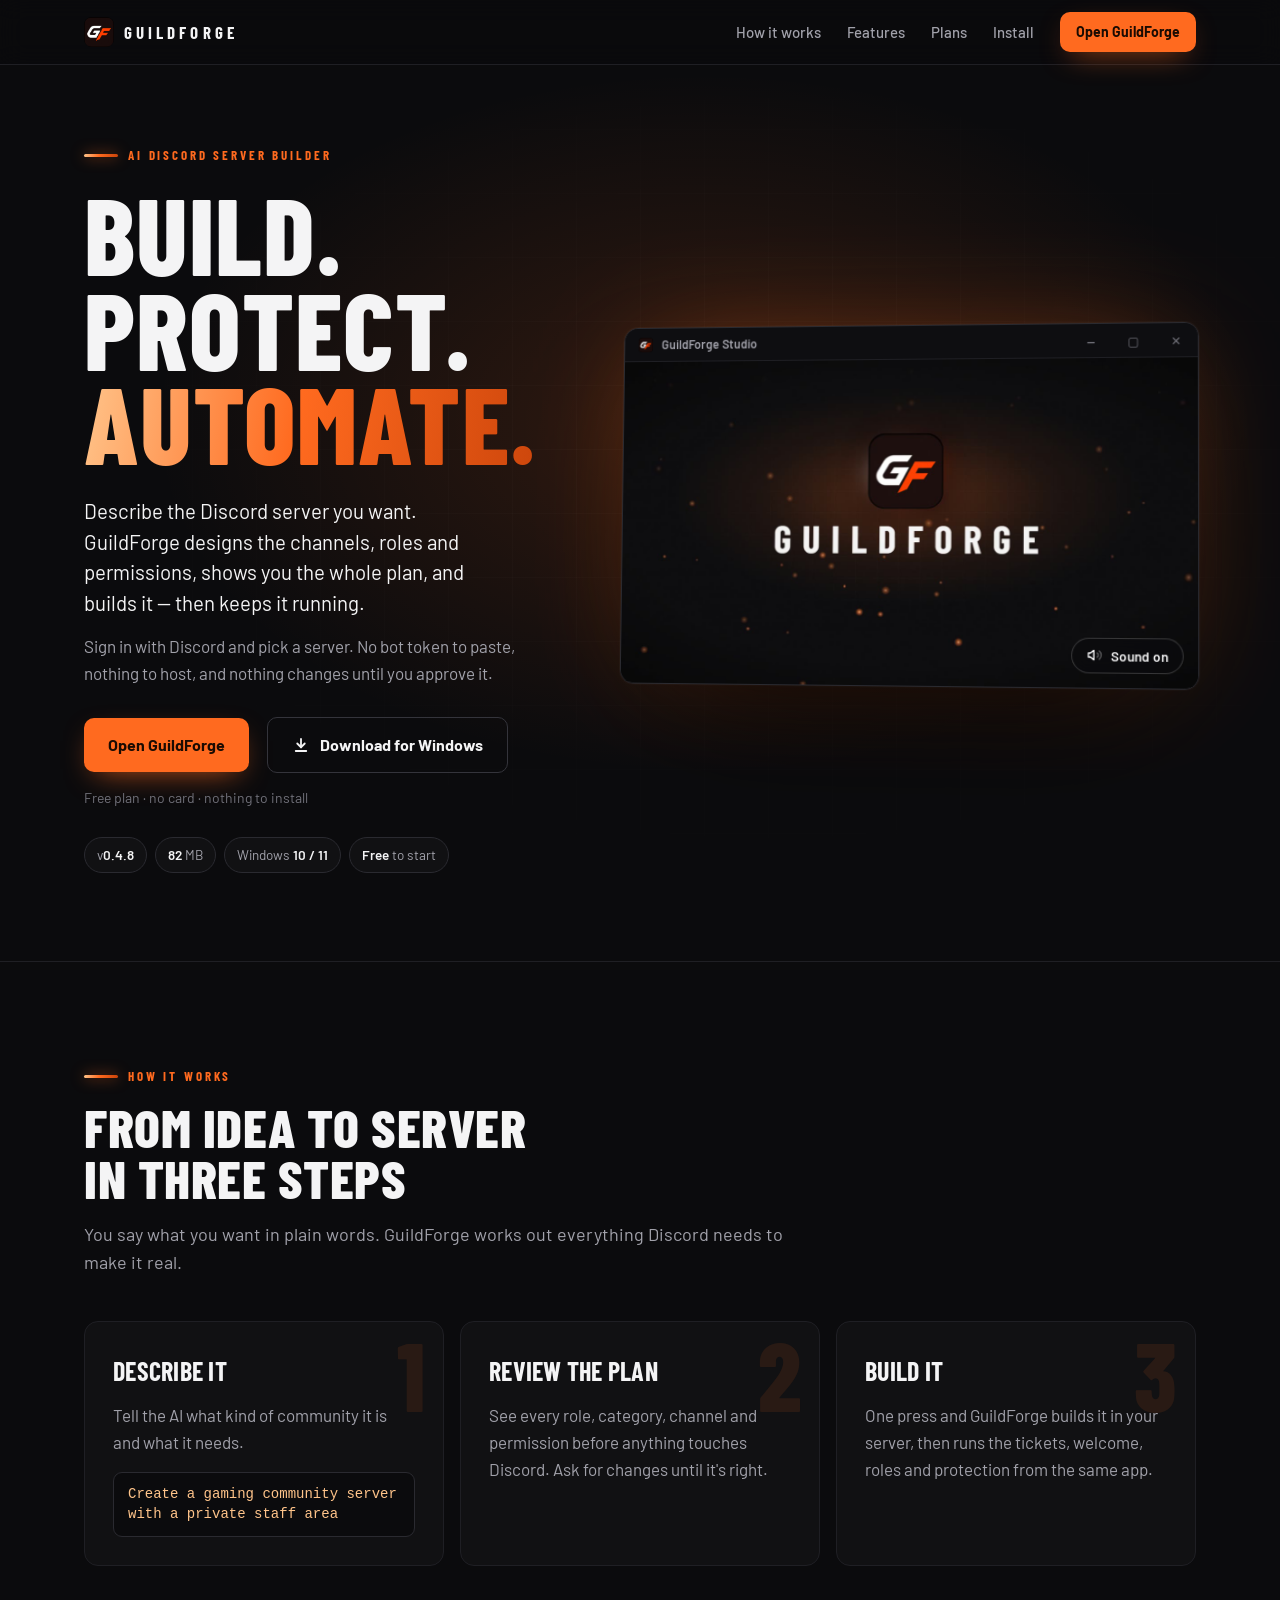
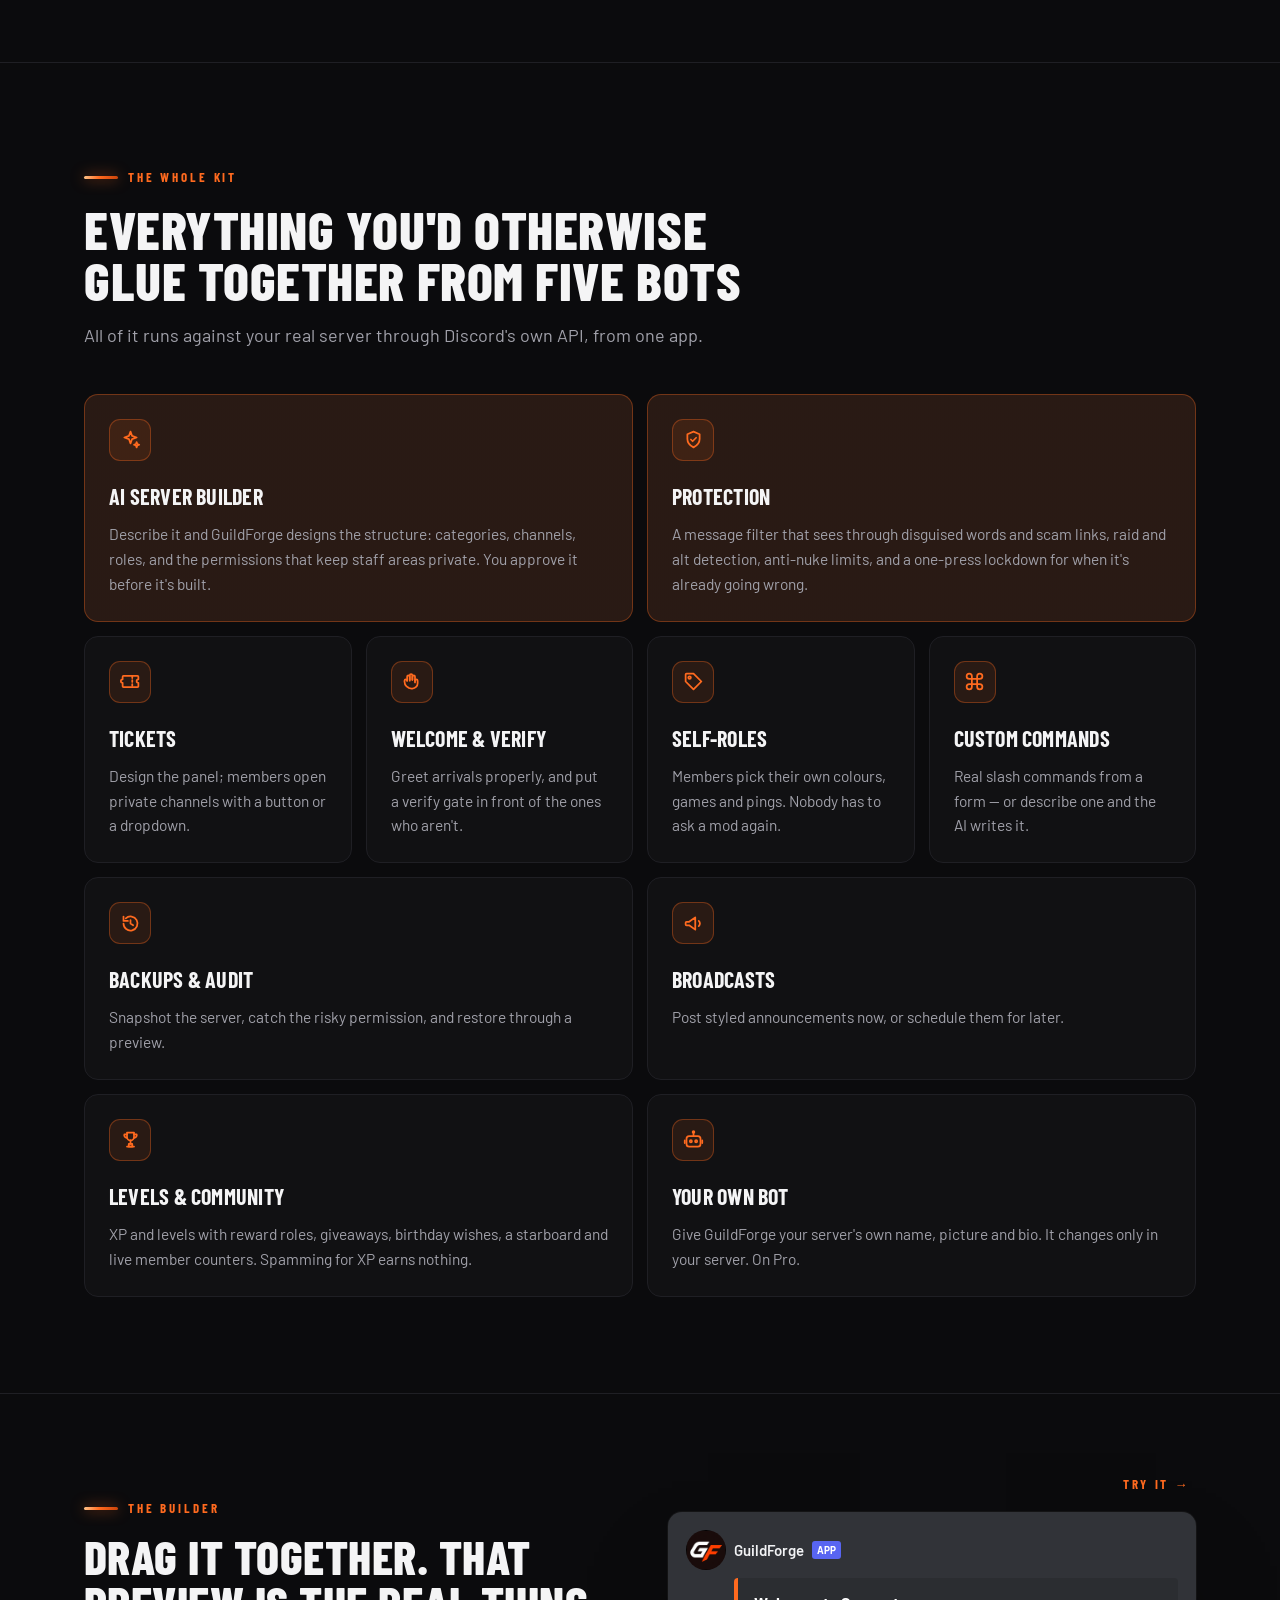
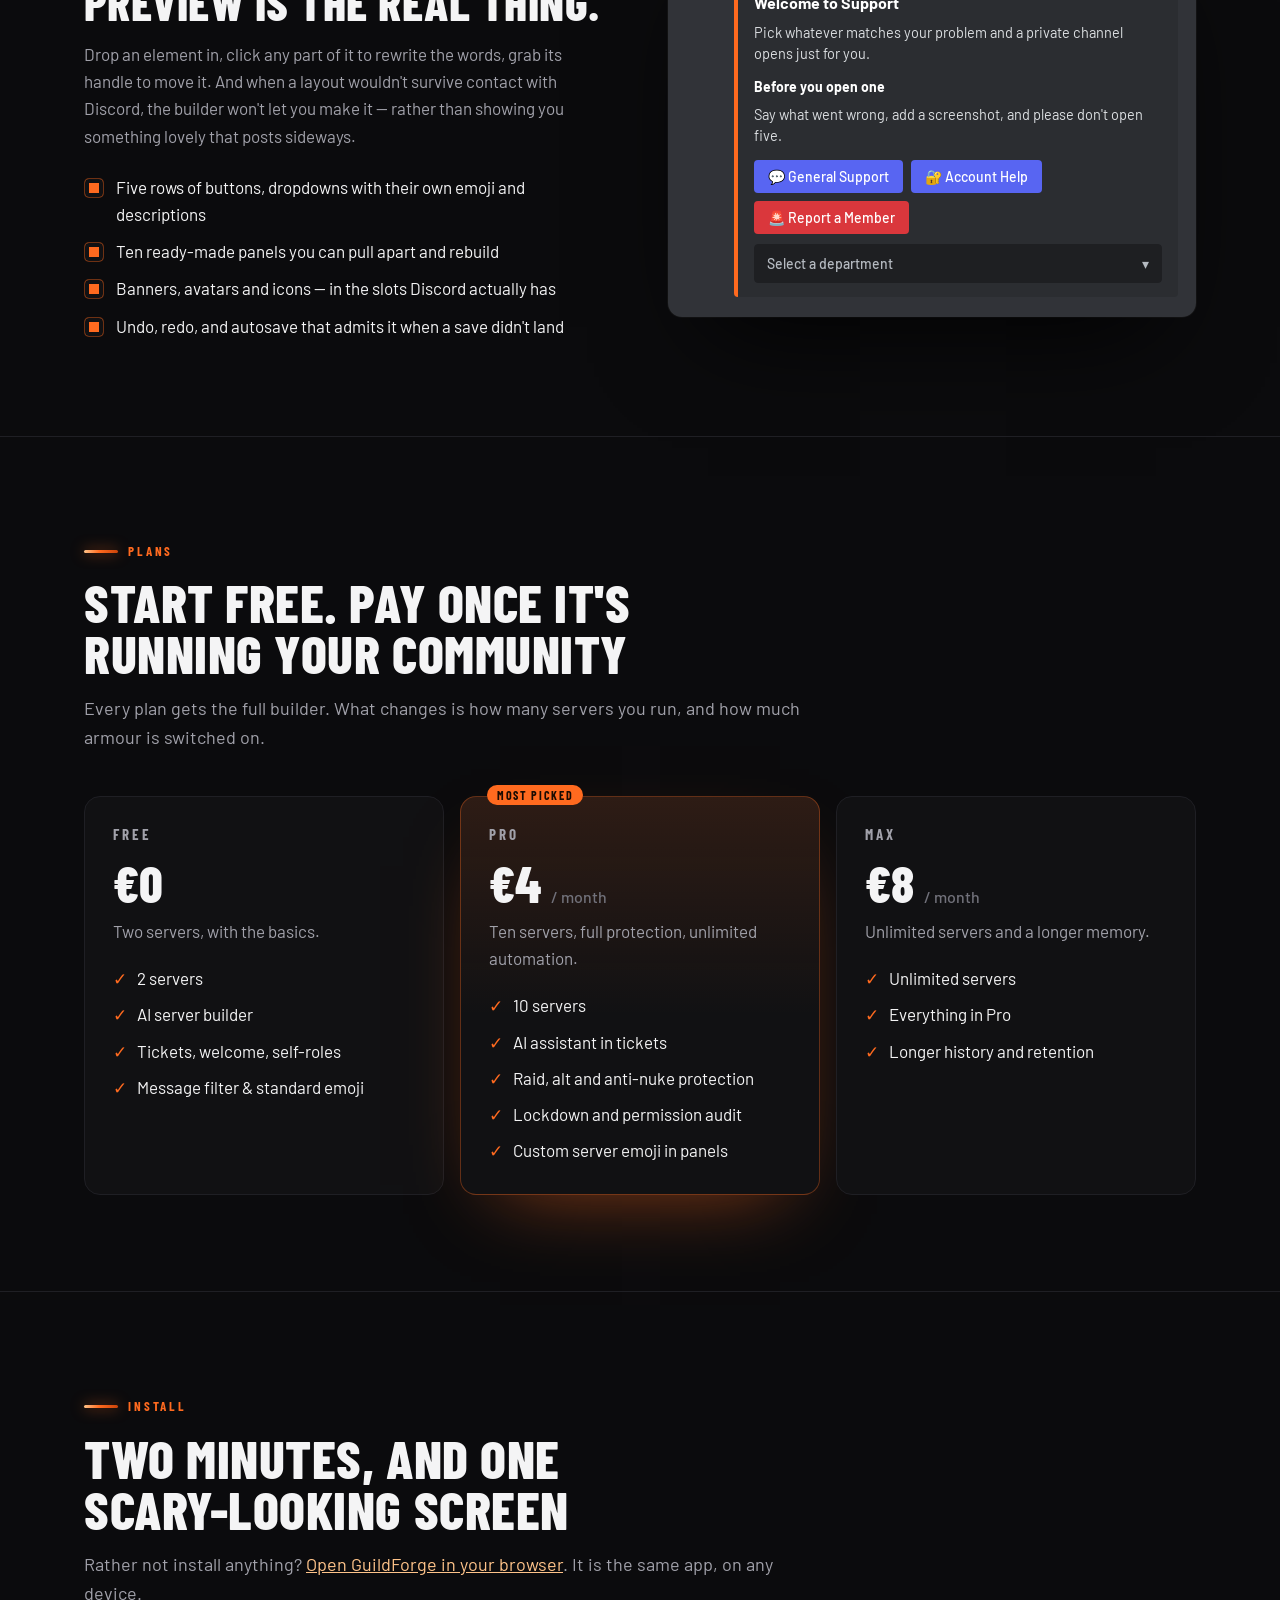
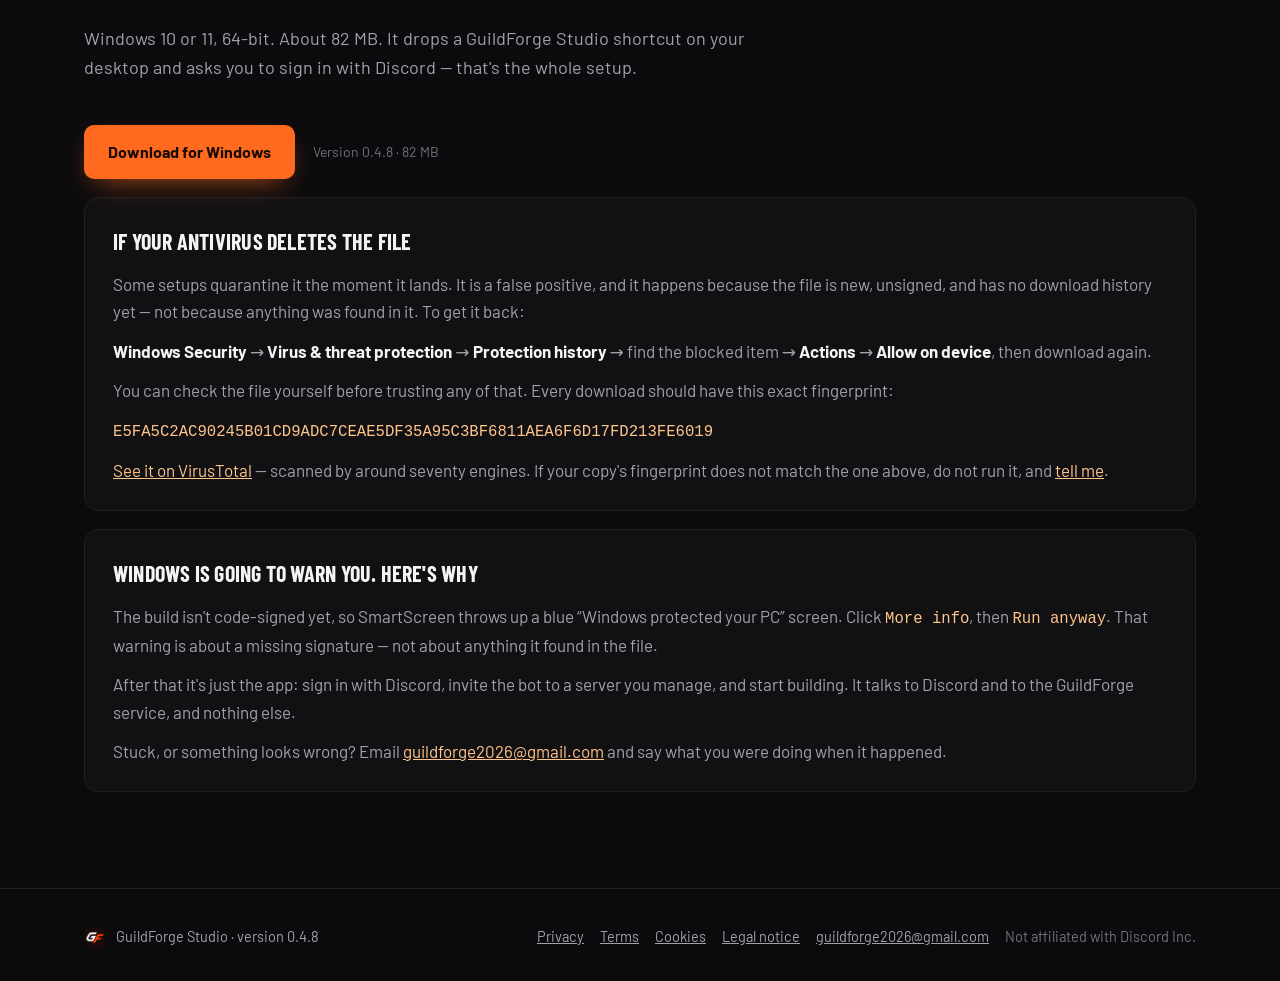
==== commit d046b200: "Say what is counted: a daily count of visits that identifies nobody Co-Authored-By: Claude Opus 5.5 " ====
--- a/index.html
+++ b/index.html
@@ -656,6 +656,37 @@
           if (navigator.clipboard && navigator.clipboard.writeText) navigator.clipboard.writeText("GF-REF-" + code).catch(function () {});
         } catch (e) {}
       });
+    });
+  })();
+
+  /*
+   * One count per page opened, and per press of Download: see cookies.html. No
+   * cookies and nothing stored here. Only the host someone came from is sent, and
+   * a browser asking not to be counted sends nothing at all.
+   */
+  (function () {
+    var COUNT_URL = "https://guildforge-q60l.onrender.com/api/visit";
+    function count(page) {
+      if (navigator.globalPrivacyControl || navigator.doNotTrack === "1") return;
+      var query = new URLSearchParams(window.location.search);
+      var from = "";
+      try {
+        from = document.referrer ? new URL(document.referrer).hostname : "";
+      } catch (e) {}
+      try {
+        fetch(COUNT_URL, {
+          method: "POST",
+          mode: "cors",
+          credentials: "omit",
+          keepalive: true,
+          headers: { "content-type": "application/json" },
+          body: JSON.stringify({ page: page, from: query.get("from"), referrer: from, friend: query.has("ref") }),
+        }).catch(function () {});
+      } catch (e) {}
+    }
+    count("site");
+    [document.getElementById("download"), document.getElementById("download-2")].forEach(function (button) {
+      if (button) button.addEventListener("click", function () { count("download"); });
     });
   })();
 
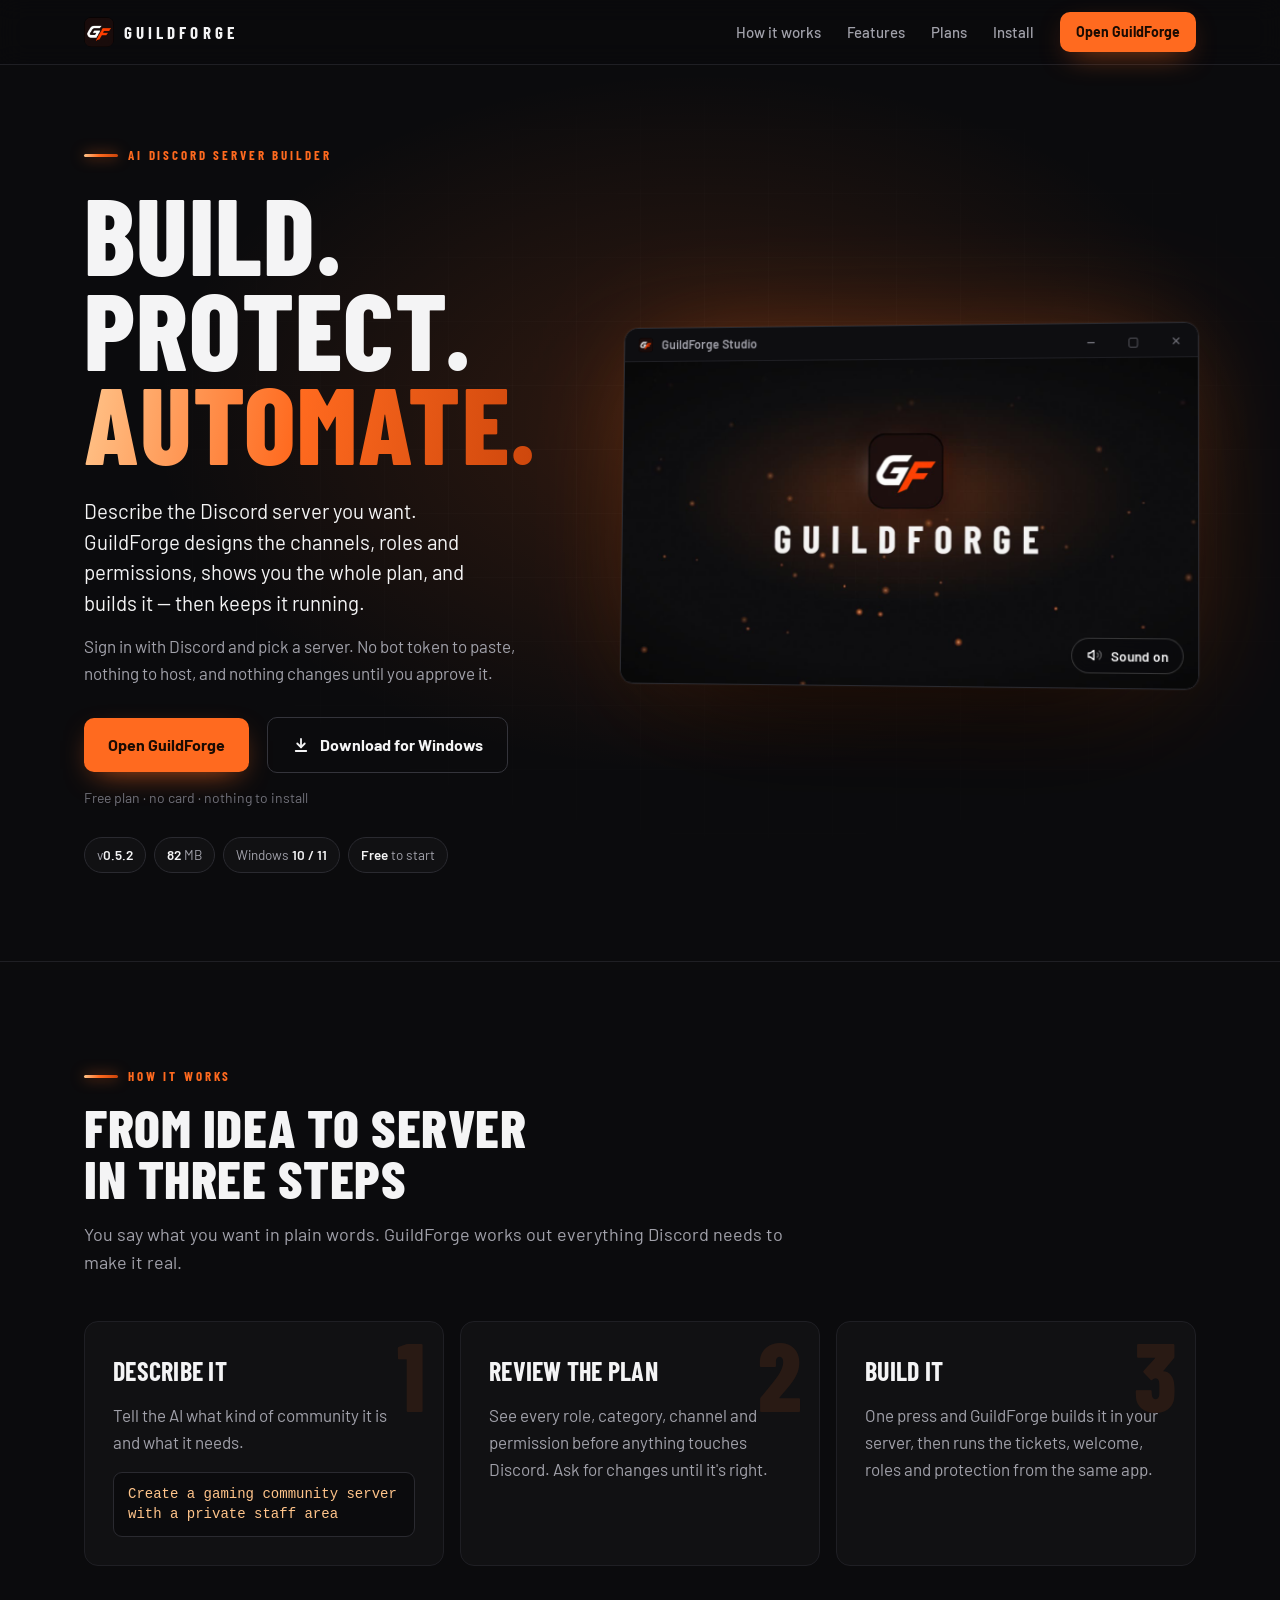
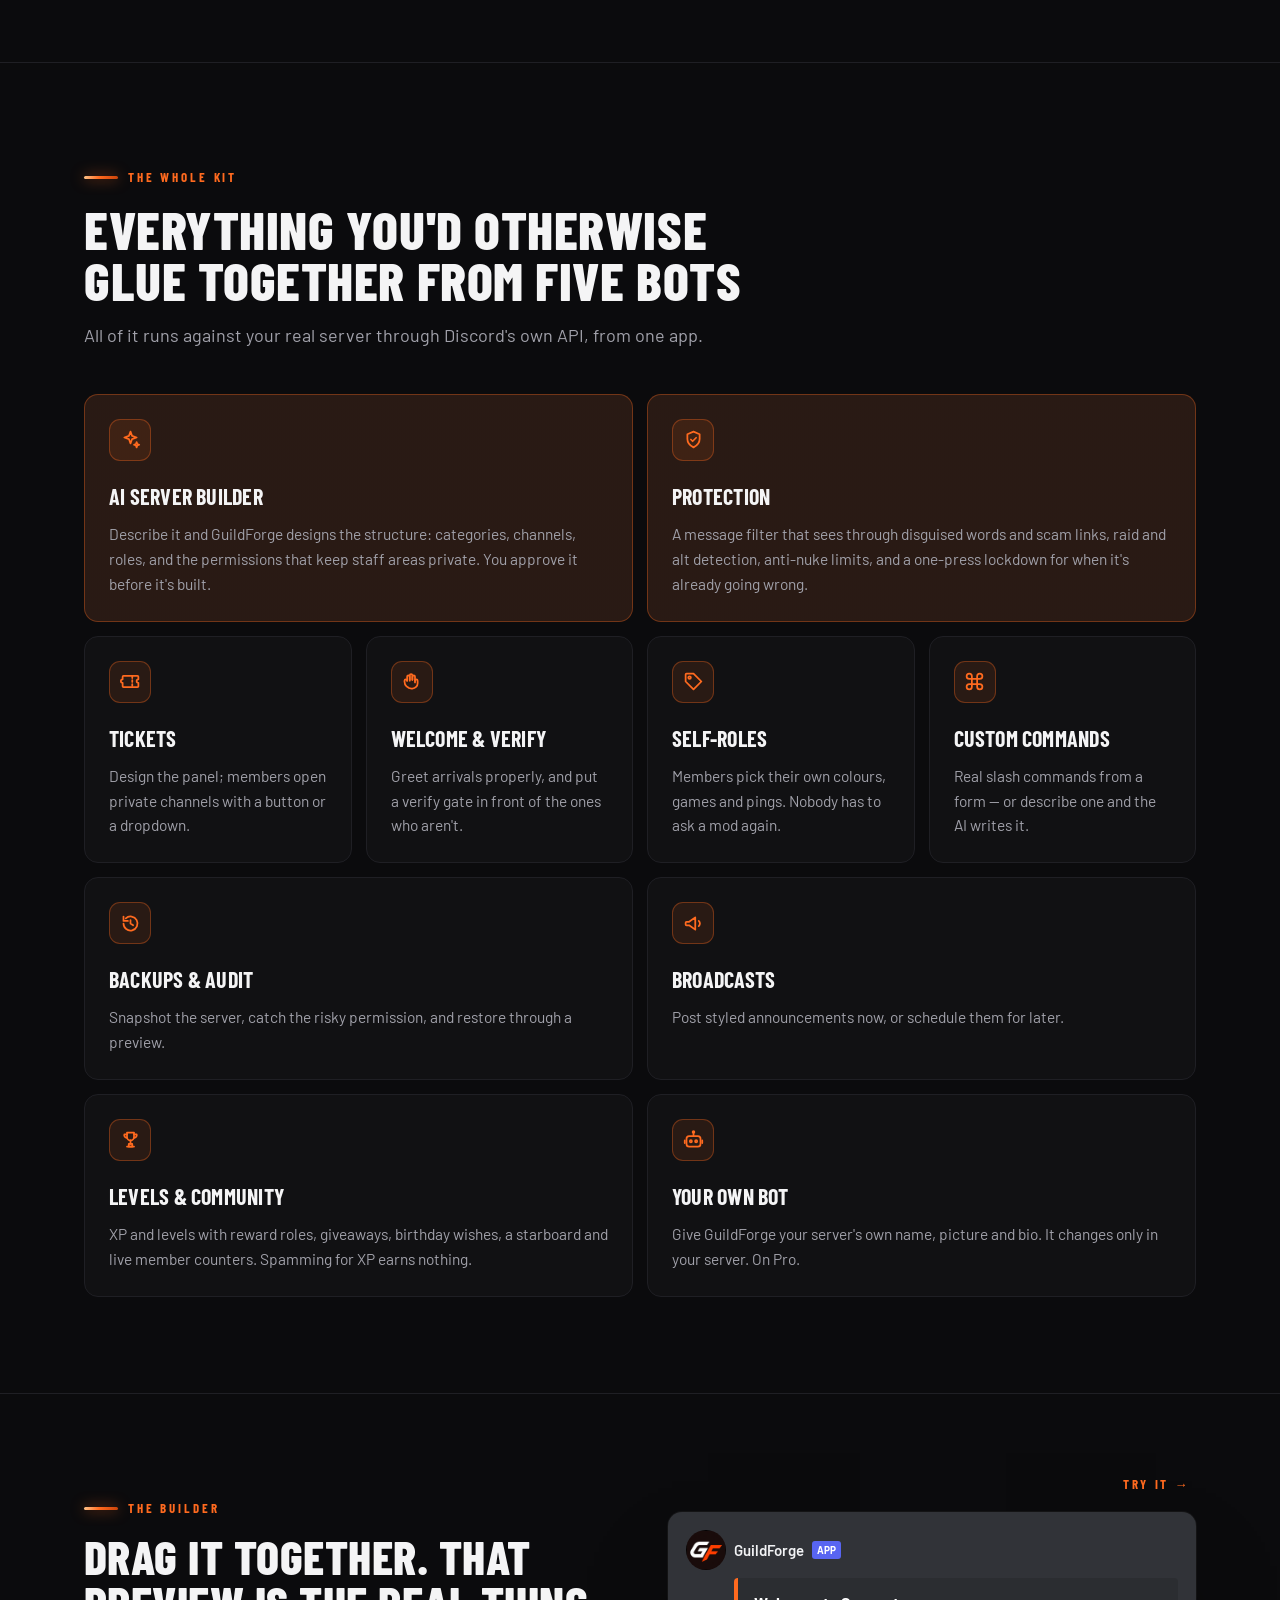
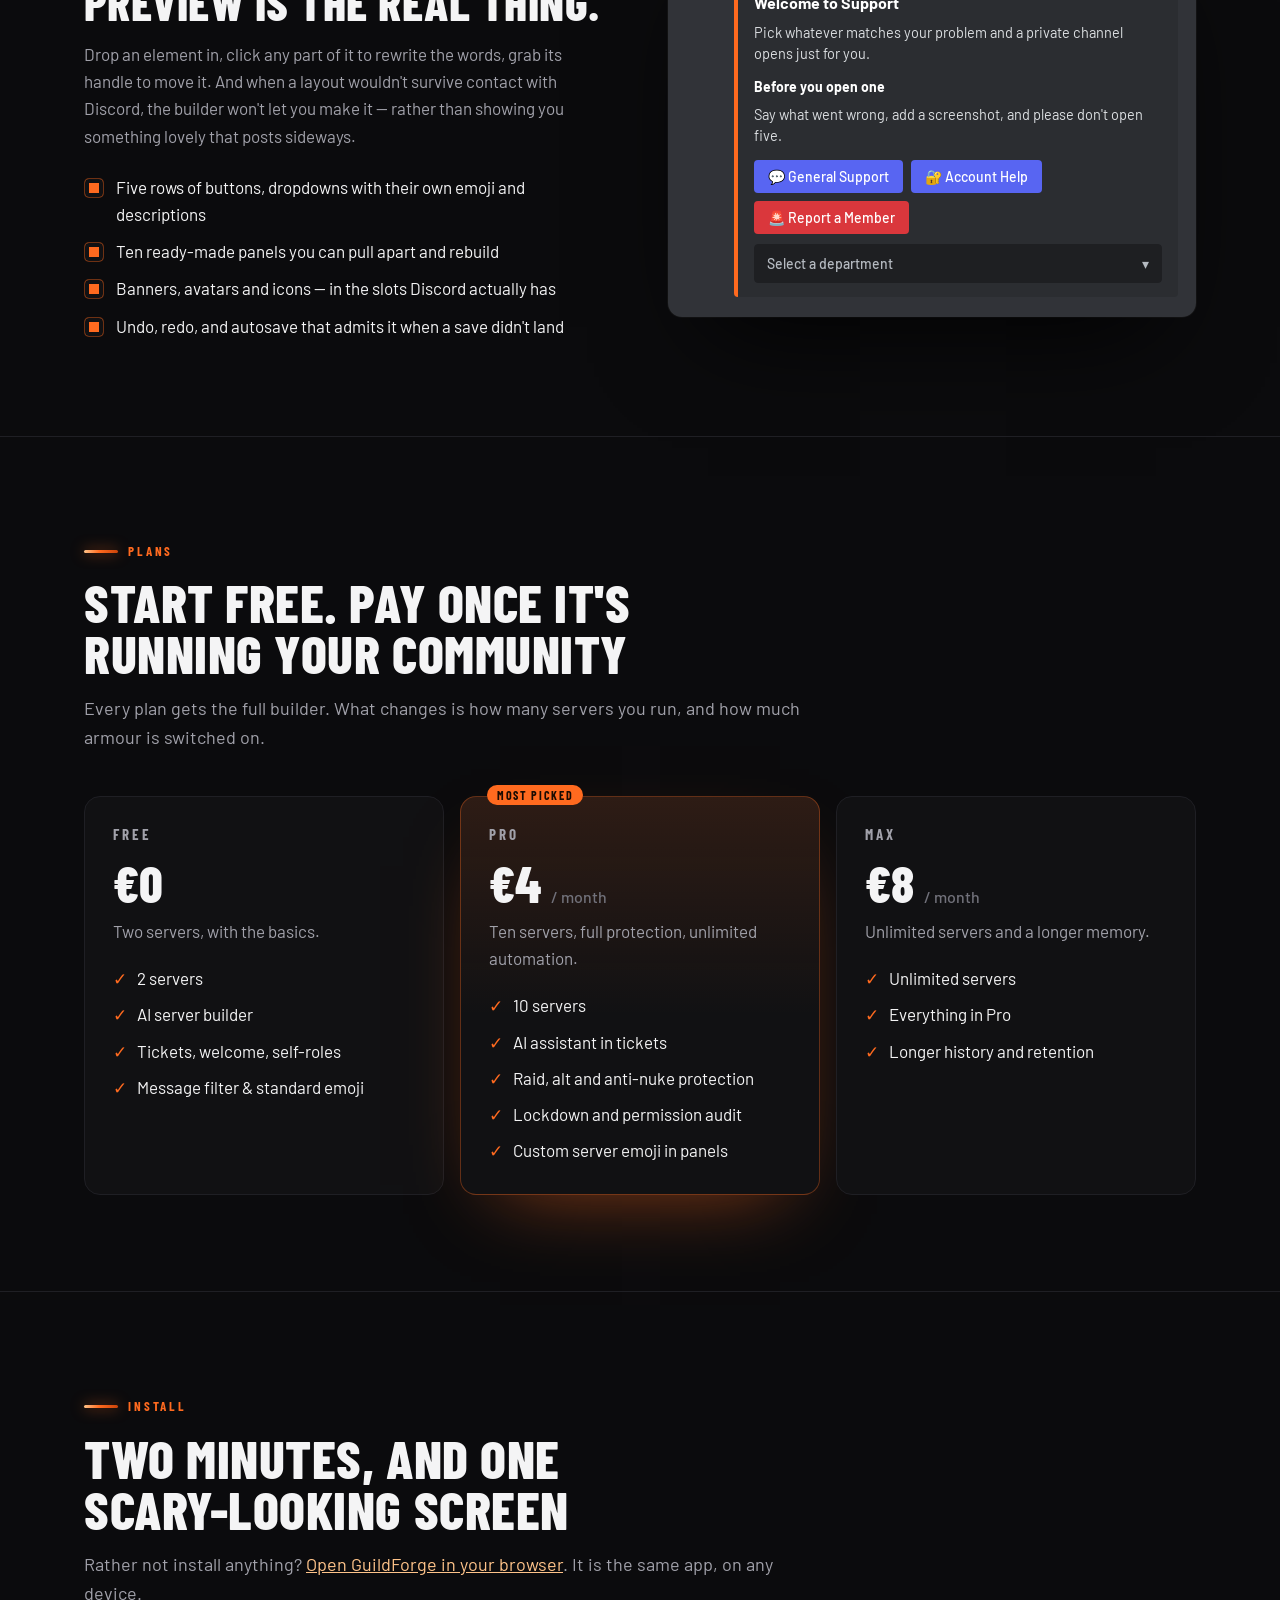
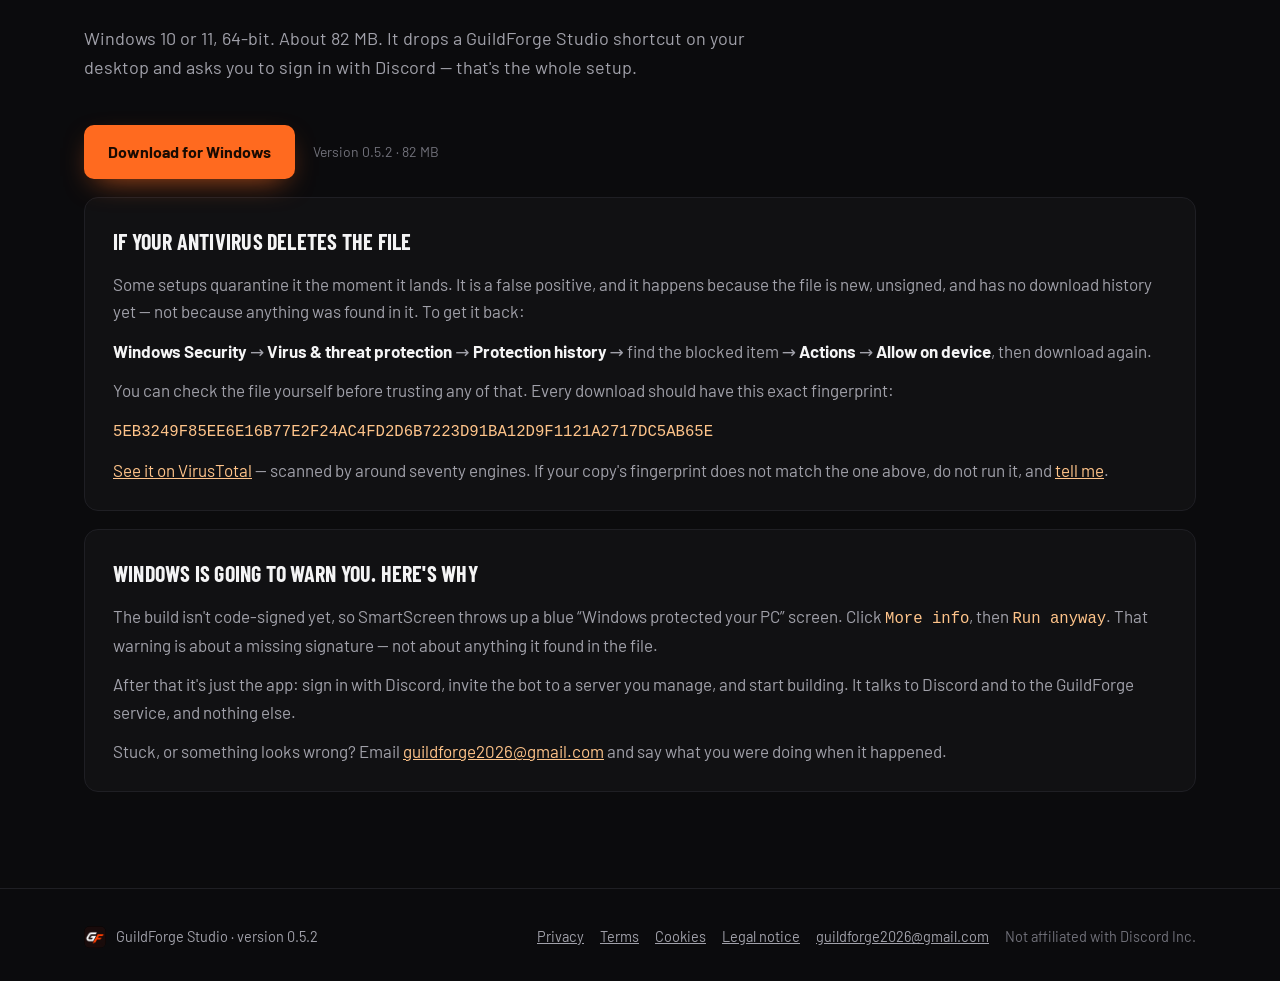
==== commit 6efdc20d: "Site: GuildForge Studio 0.5.2 Co-Authored-By: Claude Opus 5.5 <noreply@anthropic.com>" ====
--- a/index.html
+++ b/index.html
@@ -306,7 +306,7 @@
       </div>
       <p class="ref-note" id="ref-note" role="status"></p>
       <div class="chips">
-        <span class="chip">v<b>0.4.8</b></span>
+        <span class="chip">v<b>0.5.2</b></span>
         <span class="chip"><b>82</b> MB</span>
         <span class="chip">Windows <b>10 / 11</b></span>
         <span class="chip"><b>Free</b> to start</span>
@@ -535,7 +535,7 @@
 
     <div class="cta-row reveal">
       <a class="btn" id="download-2" href="#install">Download for Windows</a>
-      <span class="btn-note">Version 0.4.8 · 82 MB</span>
+      <span class="btn-note">Version 0.5.2 · 82 MB</span>
     </div>
 
     <div class="notes reveal">
@@ -551,7 +551,7 @@
         <strong>Actions</strong> → <strong>Allow on device</strong>, then download again.
       </p>
       <p>You can check the file yourself before trusting any of that. Every download should have this exact fingerprint:</p>
-      <p><code style="word-break: break-all;">E5FA5C2AC90245B01CD9ADC7CEAE5DF35A95C3BF6811AEA6F6D17FD213FE6019</code></p>
+      <p><code style="word-break: break-all;">5EB3249F85EE6E16B77E2F24AC4FD2D6B7223D91BA12D9F1121A2717DC5AB65E</code></p>
       <p>
         <a href="https://www.virustotal.com/gui/file/8f6e2f597b3d852c897175624763306ec0b785c6b6d9cad106ac7120aab468bf">See it on VirusTotal</a>
         — scanned by around seventy engines. If your copy's fingerprint does not match the one above, do not run it, and
@@ -581,7 +581,7 @@
 
 <footer>
   <div class="wrap foot">
-    <span class="foot-mark"><img src="logo-192.png" alt=""> GuildForge Studio · version 0.4.8</span>
+    <span class="foot-mark"><img src="logo-192.png" alt=""> GuildForge Studio · version 0.5.2</span>
     <span class="foot-links">
       <a href="privacy.html">Privacy</a>
       <a href="terms.html">Terms</a>
@@ -601,7 +601,7 @@
    * button that goes nowhere costs more trust than an absent one.
    */
   var DOWNLOAD_URL =
-    "https://github.com/guildforgestudio/guildforgestudio.github.io/releases/download/v0.4.8/GuildForge-Studio-Setup-0.4.8.exe";
+    "https://github.com/guildforgestudio/guildforgestudio.github.io/releases/download/v0.5.2/GuildForge-Studio-Setup-0.5.2.exe";
 
   (function () {
     var buttons = [document.getElementById("download"), document.getElementById("download-2")];
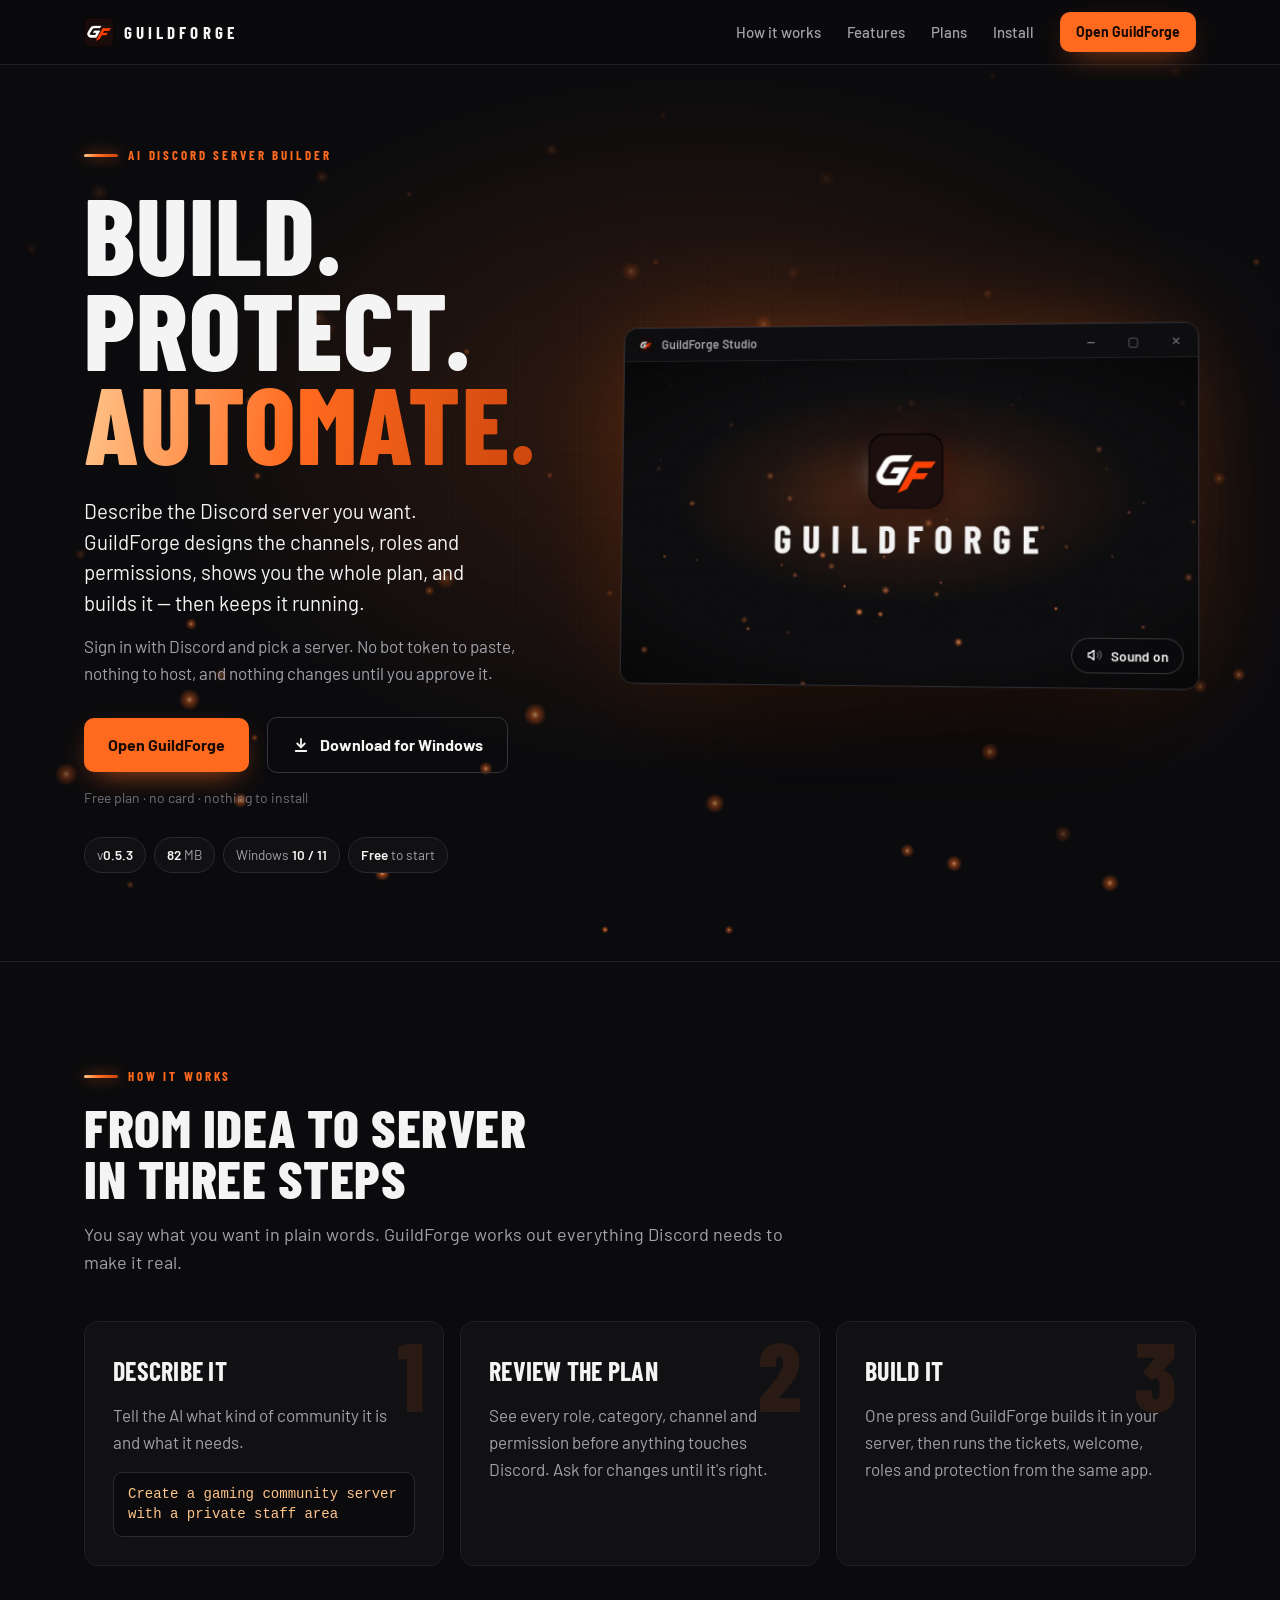
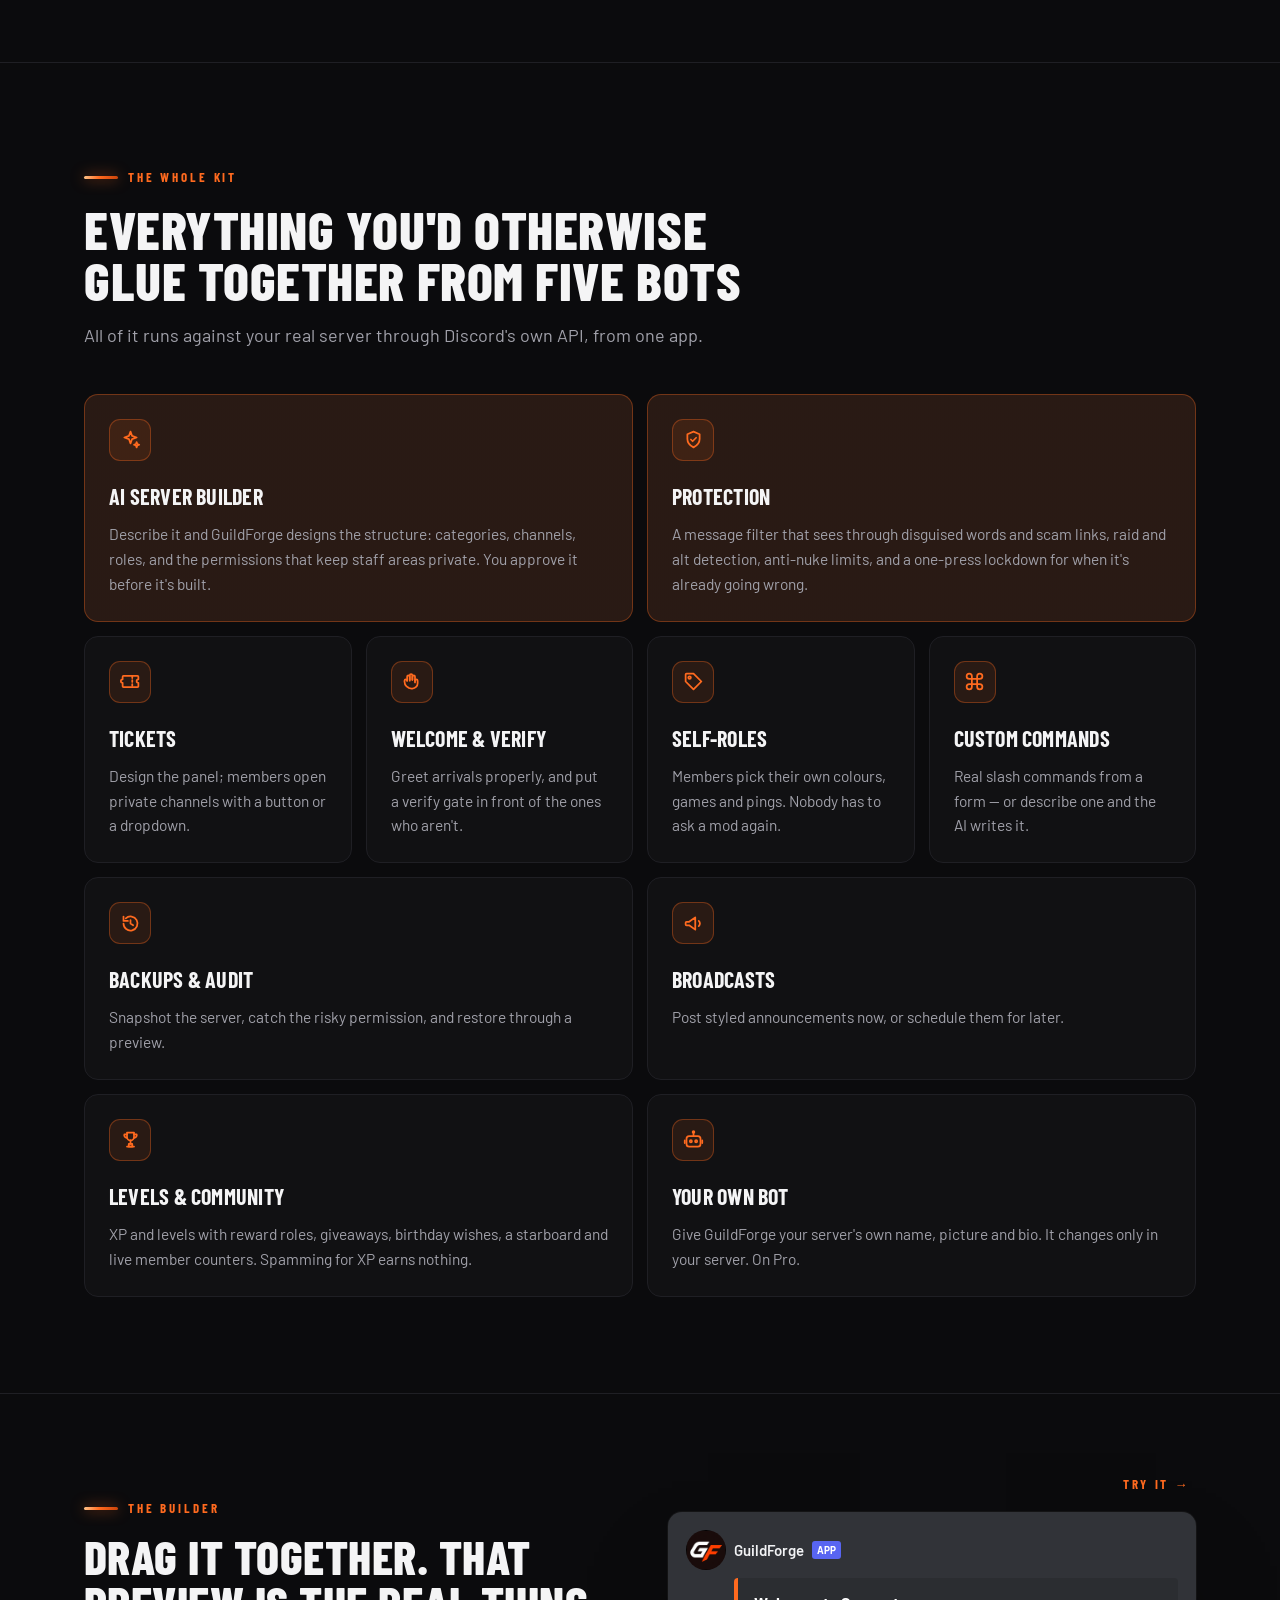
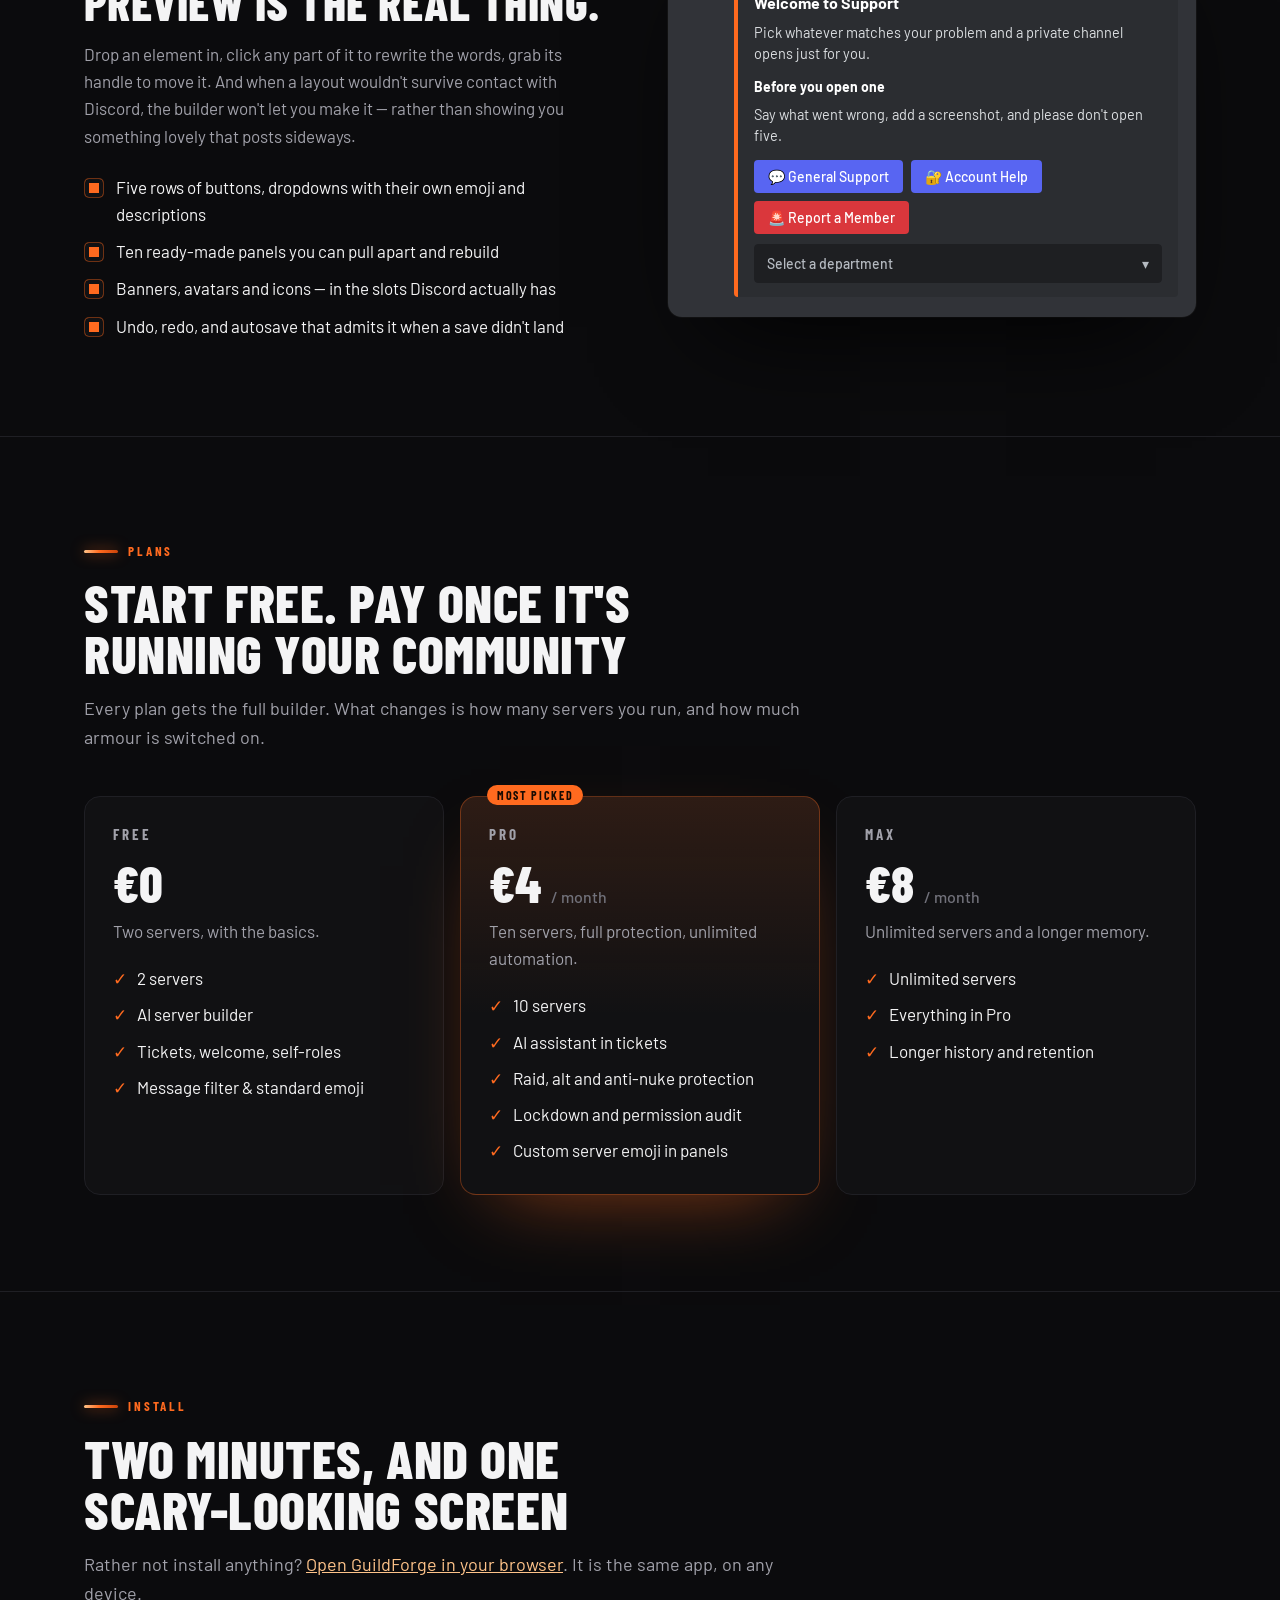
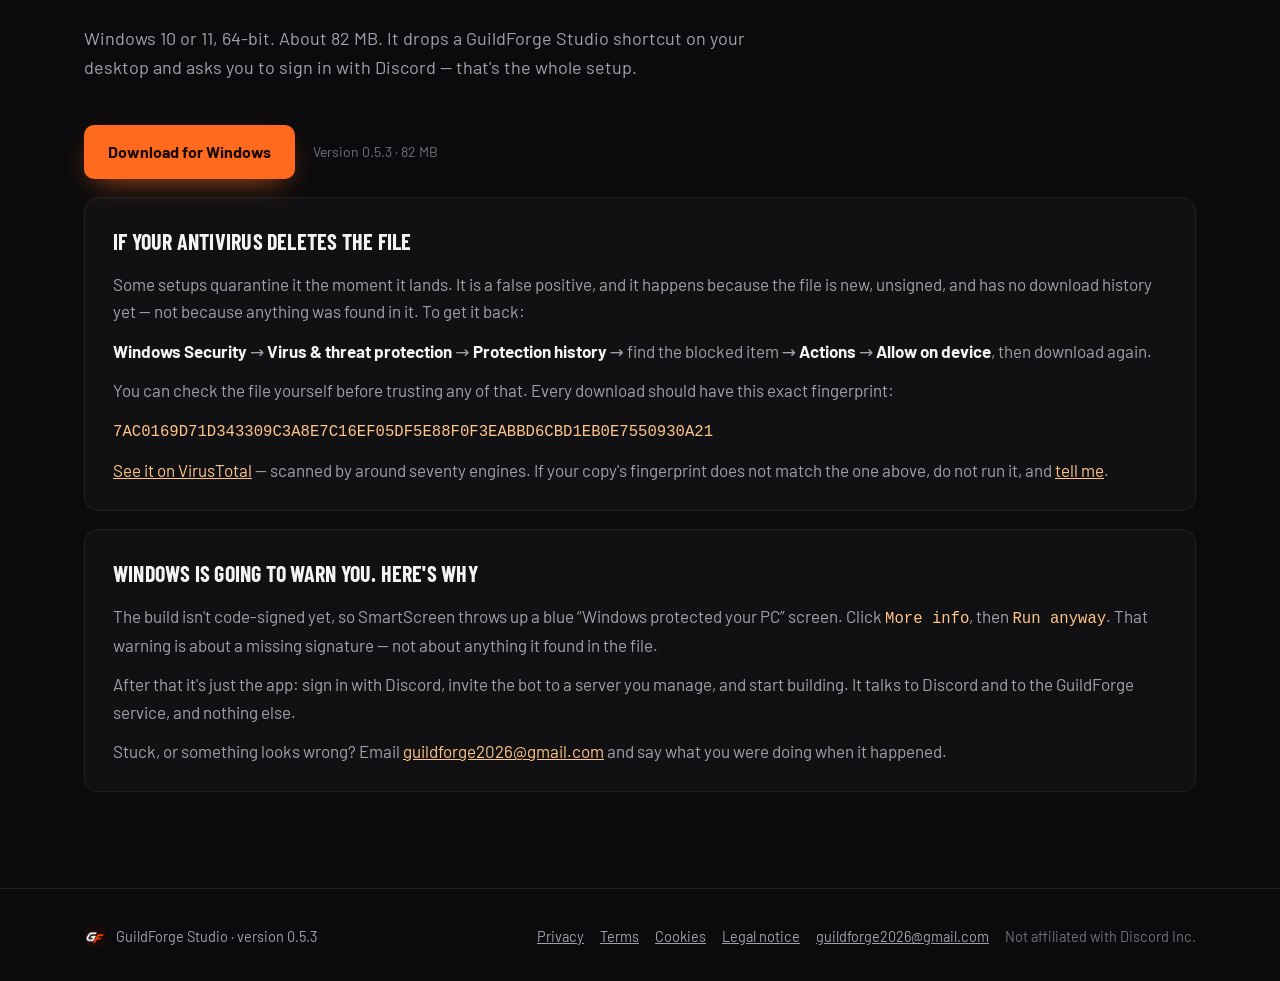
==== commit 8ac7bea0: "Site: GuildForge Studio 0.5.3, and the Black Friday wheel - Version 0.5.3: the download link, its SH" ====
--- a/index.html
+++ b/index.html
@@ -243,6 +243,19 @@
   .foot a { color: var(--text-2); }
   .foot-links { display: flex; flex-wrap: wrap; gap: 6px 16px; }
 
+  /* ----------------------------------------------------- black friday -- */
+  /* Shown only while the offer is coming or running: the script at the bottom decides, by the visitor's clock. */
+  .bf-bar { border-bottom: 1px solid var(--ember-line); background: linear-gradient(90deg, rgba(255, 106, 31, 0.2), rgba(255, 106, 31, 0.06) 60%, transparent), var(--s1); }
+  .bf-bar .wrap { display: flex; align-items: center; justify-content: center; gap: 14px; flex-wrap: wrap; min-height: 52px; padding-block: 10px; font-size: 15px; text-align: center; }
+  .bf-bar b { font: 800 16px/1 var(--display); letter-spacing: 0.14em; text-transform: uppercase; color: var(--ember); margin-right: 4px; }
+  .bf-wheel { display: inline-block; font-size: 20px; animation: bf-spin 6s linear infinite; }
+  .bf-time { font: 600 13px/1 var(--mono); color: var(--ember-hot); padding: 5px 9px; border-radius: 999px; border: 1px solid var(--ember-line); background: var(--ember-soft); }
+  .bf-bar .btn { padding: 8px 14px; font-size: 14px; }
+  .bf-plans { margin-top: 18px; padding: 12px 16px; border-radius: 12px; border: 1px solid var(--ember-line); background: var(--ember-soft); color: var(--text); font-size: 16px; }
+  @keyframes bf-spin { to { transform: rotate(360deg); } }
+  /* .btn and .wrap set a display, which would otherwise beat the hidden attribute. */
+  .bf-bar[hidden], .bf-bar .btn[hidden], .bf-plans[hidden] { display: none; }
+
   /* --------------------------------------------------------- reveals -- */
   .anim .reveal { opacity: 0; transform: translateY(18px); transition: opacity 0.7s var(--out), transform 0.7s var(--out); }
   .anim .reveal.is-in { opacity: 1; transform: none; }
@@ -287,6 +300,14 @@
     </nav>
   </div>
 </header>
+<div class="bf-bar" id="bf-bar" hidden>
+  <div class="wrap">
+    <span class="bf-wheel" aria-hidden="true">🎡</span>
+    <span><b>Black Friday</b><span id="bf-text"></span></span>
+    <span class="bf-time" id="bf-time"></span>
+    <a class="btn" data-app id="bf-cta" href="https://guildforge-q60l.onrender.com/app/" hidden>Spin the wheel</a>
+  </div>
+</div>
 
 <div class="hero" id="top">
   <canvas id="embers" aria-hidden="true"></canvas>
@@ -306,7 +327,7 @@
       </div>
       <p class="ref-note" id="ref-note" role="status"></p>
       <div class="chips">
-        <span class="chip">v<b>0.5.2</b></span>
+        <span class="chip">v<b>0.5.3</b></span>
         <span class="chip"><b>82</b> MB</span>
         <span class="chip">Windows <b>10 / 11</b></span>
         <span class="chip"><b>Free</b> to start</span>
@@ -484,6 +505,7 @@
       <span class="eyebrow">Plans</span>
       <h2>Start free. Pay once it's running your community</h2>
       <p>Every plan gets the full builder. What changes is how many servers you run, and how much armour is switched on.</p>
+      <p class="bf-plans" id="bf-plans" hidden>🎡 <strong>Black Friday:</strong> spin the wheel in GuildForge for up to 50% off Pro or Max, monthly or yearly. Every spin wins. Until Monday 30 November, 23:59 Greek time.</p>
     </div>
     <div class="plans">
       <div class="plan reveal">
@@ -535,7 +557,7 @@
 
     <div class="cta-row reveal">
       <a class="btn" id="download-2" href="#install">Download for Windows</a>
-      <span class="btn-note">Version 0.5.2 · 82 MB</span>
+      <span class="btn-note">Version 0.5.3 · 82 MB</span>
     </div>
 
     <div class="notes reveal">
@@ -551,9 +573,9 @@
         <strong>Actions</strong> → <strong>Allow on device</strong>, then download again.
       </p>
       <p>You can check the file yourself before trusting any of that. Every download should have this exact fingerprint:</p>
-      <p><code style="word-break: break-all;">5EB3249F85EE6E16B77E2F24AC4FD2D6B7223D91BA12D9F1121A2717DC5AB65E</code></p>
+      <p><code style="word-break: break-all;">7AC0169D71D343309C3A8E7C16EF05DF5E88F0F3EABBD6CBD1EB0E7550930A21</code></p>
       <p>
-        <a href="https://www.virustotal.com/gui/file/8f6e2f597b3d852c897175624763306ec0b785c6b6d9cad106ac7120aab468bf">See it on VirusTotal</a>
+        <a href="https://www.virustotal.com/gui/file/7ac0169d71d343309c3a8e7c16ef05df5e88f0f3eabbd6cbd1eb0e7550930a21">See it on VirusTotal</a>
         — scanned by around seventy engines. If your copy's fingerprint does not match the one above, do not run it, and
         <a href="mailto:guildforge2026@gmail.com">tell me</a>.
       </p>
@@ -581,7 +603,7 @@
 
 <footer>
   <div class="wrap foot">
-    <span class="foot-mark"><img src="logo-192.png" alt=""> GuildForge Studio · version 0.5.2</span>
+    <span class="foot-mark"><img src="logo-192.png" alt=""> GuildForge Studio · version 0.5.3</span>
     <span class="foot-links">
       <a href="privacy.html">Privacy</a>
       <a href="terms.html">Terms</a>
@@ -601,7 +623,7 @@
    * button that goes nowhere costs more trust than an absent one.
    */
   var DOWNLOAD_URL =
-    "https://github.com/guildforgestudio/guildforgestudio.github.io/releases/download/v0.5.2/GuildForge-Studio-Setup-0.5.2.exe";
+    "https://github.com/guildforgestudio/guildforgestudio.github.io/releases/download/v0.5.3/GuildForge-Studio-Setup-0.5.3.exe";
 
   (function () {
     var buttons = [document.getElementById("download"), document.getElementById("download-2")];
@@ -878,6 +900,49 @@
 
     items.forEach(function (el) { observer.observe(el); });
   })();
+  /*
+   * Black Friday. The wheel itself is in the app, and the server decides when
+   * it is open; this only tells visitors, by their own clock, that it is
+   * coming or running. Nothing is sent anywhere and nothing is stored.
+   */
+  (function () {
+    var START = Date.parse("2026-11-27T00:00:00+02:00");
+    var END = Date.parse("2026-12-01T00:00:00+02:00");
+    var TEASE_FROM = START - 7 * 86400000;
+    var bar = document.getElementById("bf-bar");
+    var text = document.getElementById("bf-text");
+    var time = document.getElementById("bf-time");
+    var cta = document.getElementById("bf-cta");
+    var plans = document.getElementById("bf-plans");
+    if (!bar || !text || !time || !cta) return;
+
+    function left(ms) {
+      var m = Math.max(0, Math.floor(ms / 60000));
+      var d = Math.floor(m / 1440);
+      var h = Math.floor((m % 1440) / 60);
+      return d > 0 ? d + "d " + h + "h" : h > 0 ? h + "h " + (m % 60) + "m" : (m % 60) + "m";
+    }
+
+    function show() {
+      var now = Date.now();
+      if (now < TEASE_FROM || now >= END) {
+        bar.hidden = true;
+        if (plans) plans.hidden = true;
+        return now < TEASE_FROM;
+      }
+      var live = now >= START;
+      bar.hidden = false;
+      text.textContent = live
+        ? " is on: one free spin in GuildForge, up to 50% off Pro or Max. Every spin wins."
+        : " starts Friday 27 November: spin the wheel in GuildForge for up to 50% off.";
+      time.textContent = live ? "ends in " + left(END - now) : "starts in " + left(START - now);
+      cta.hidden = !live;
+      if (plans) plans.hidden = !live;
+      return true;
+    }
+
+    if (show()) setInterval(show, 30000);
+  })();
 </script>
 </body>
 </html>
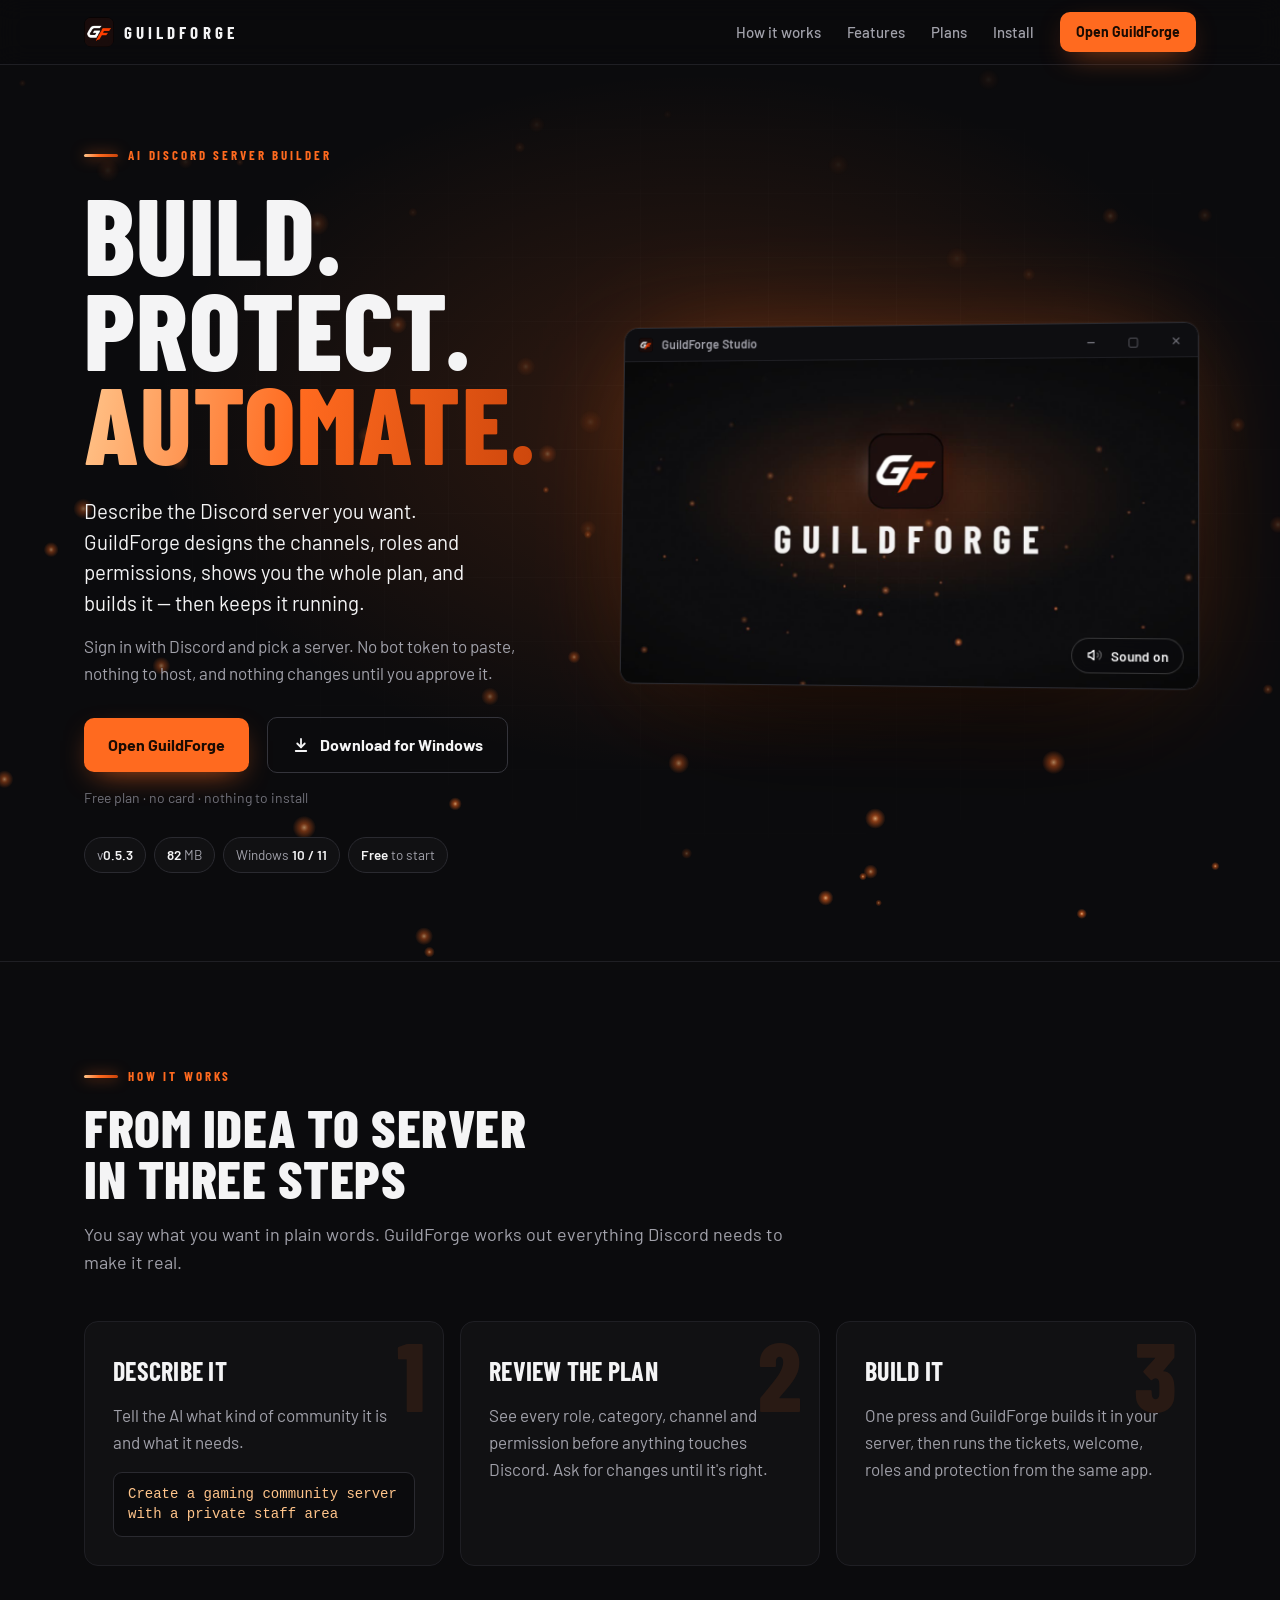
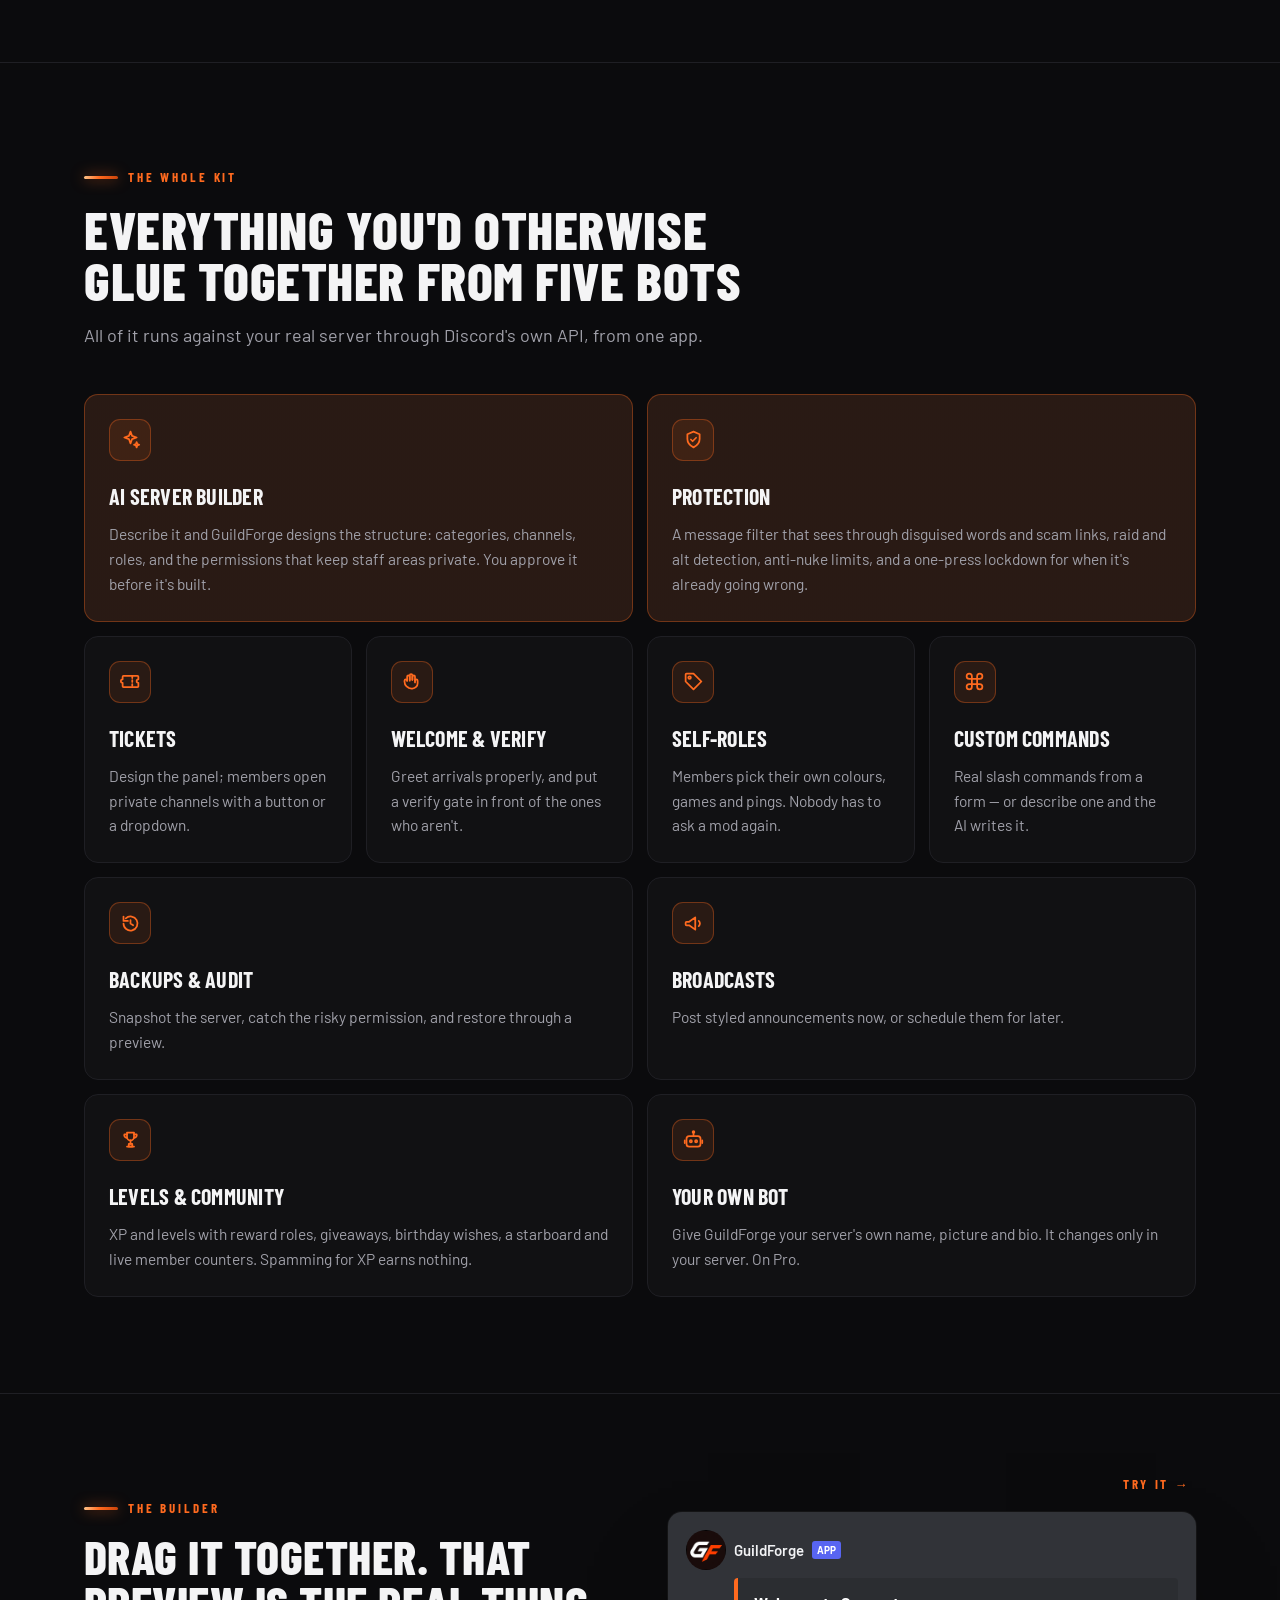
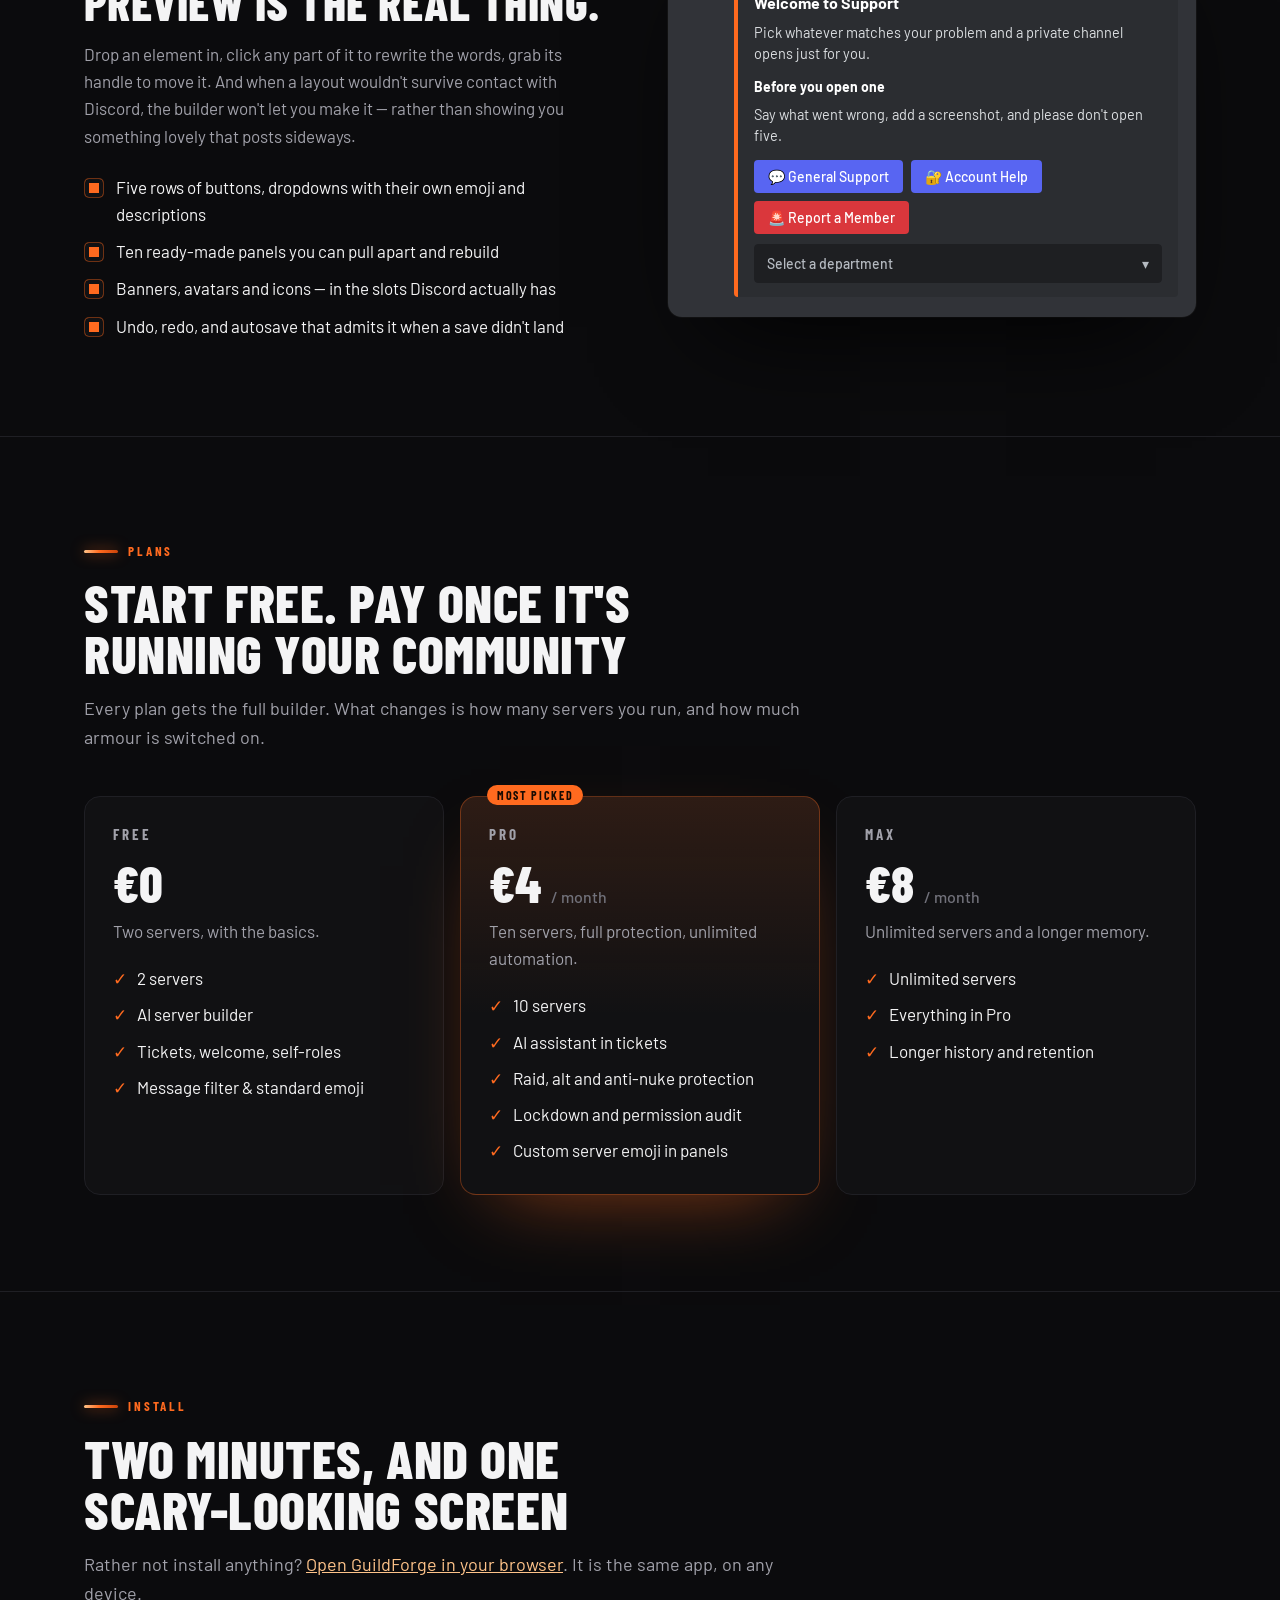
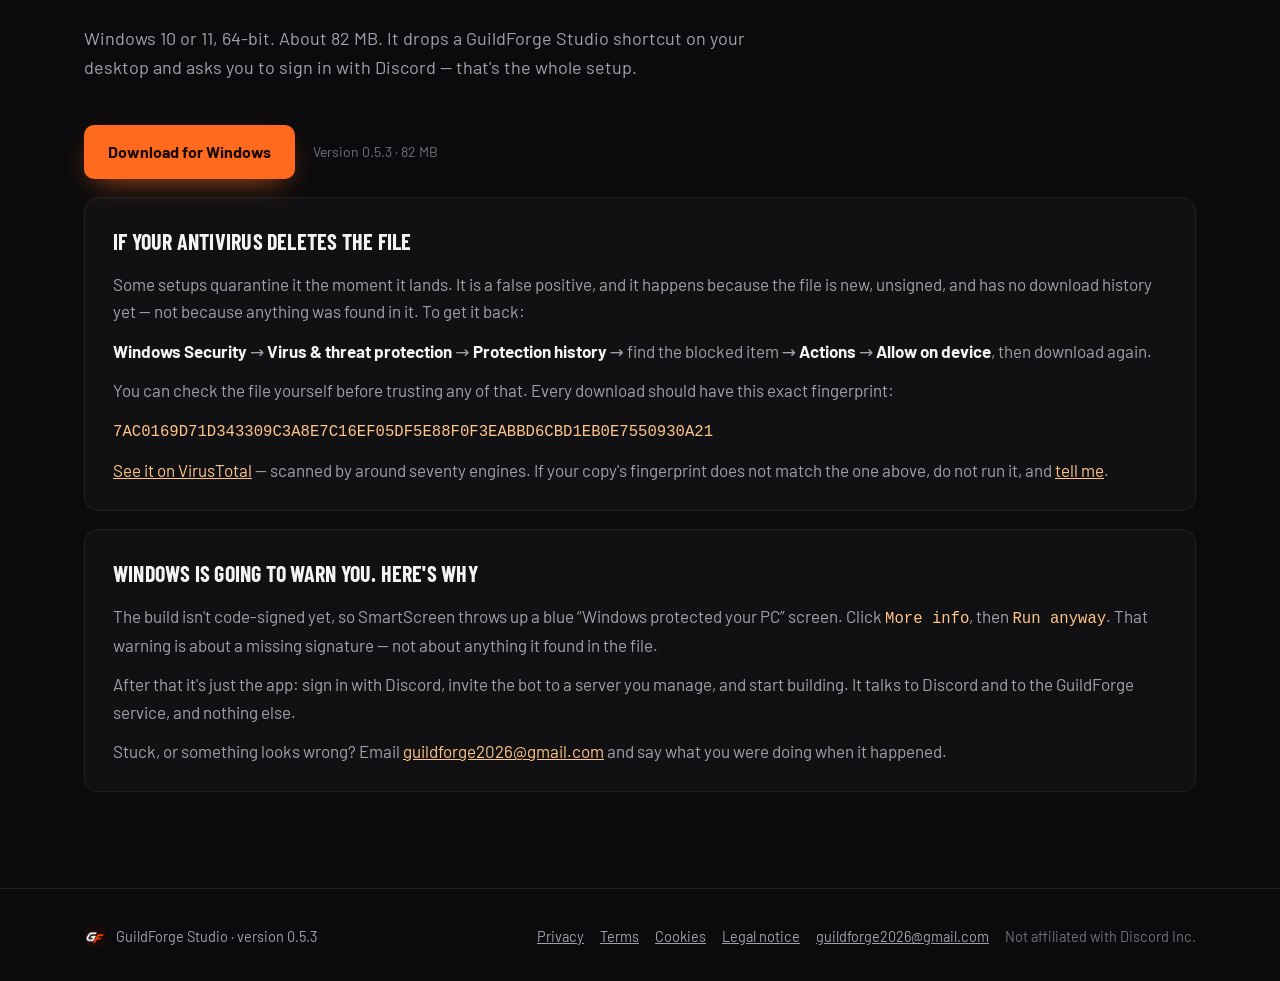
==== commit b1a6af2e: "Site: the Black Friday wheel is on from today The bar shows the offer as running from Saturday 21 No" ====
--- a/index.html
+++ b/index.html
@@ -906,7 +906,7 @@
    * coming or running. Nothing is sent anywhere and nothing is stored.
    */
   (function () {
-    var START = Date.parse("2026-11-27T00:00:00+02:00");
+    var START = Date.parse("2026-11-21T00:00:00+02:00");
     var END = Date.parse("2026-12-01T00:00:00+02:00");
     var TEASE_FROM = START - 7 * 86400000;
     var bar = document.getElementById("bf-bar");
@@ -934,7 +934,7 @@
       bar.hidden = false;
       text.textContent = live
         ? " is on: one free spin in GuildForge, up to 50% off Pro or Max. Every spin wins."
-        : " starts Friday 27 November: spin the wheel in GuildForge for up to 50% off.";
+        : " starts soon: spin the wheel in GuildForge for up to 50% off.";
       time.textContent = live ? "ends in " + left(END - now) : "starts in " + left(START - now);
       cta.hidden = !live;
       if (plans) plans.hidden = !live;
